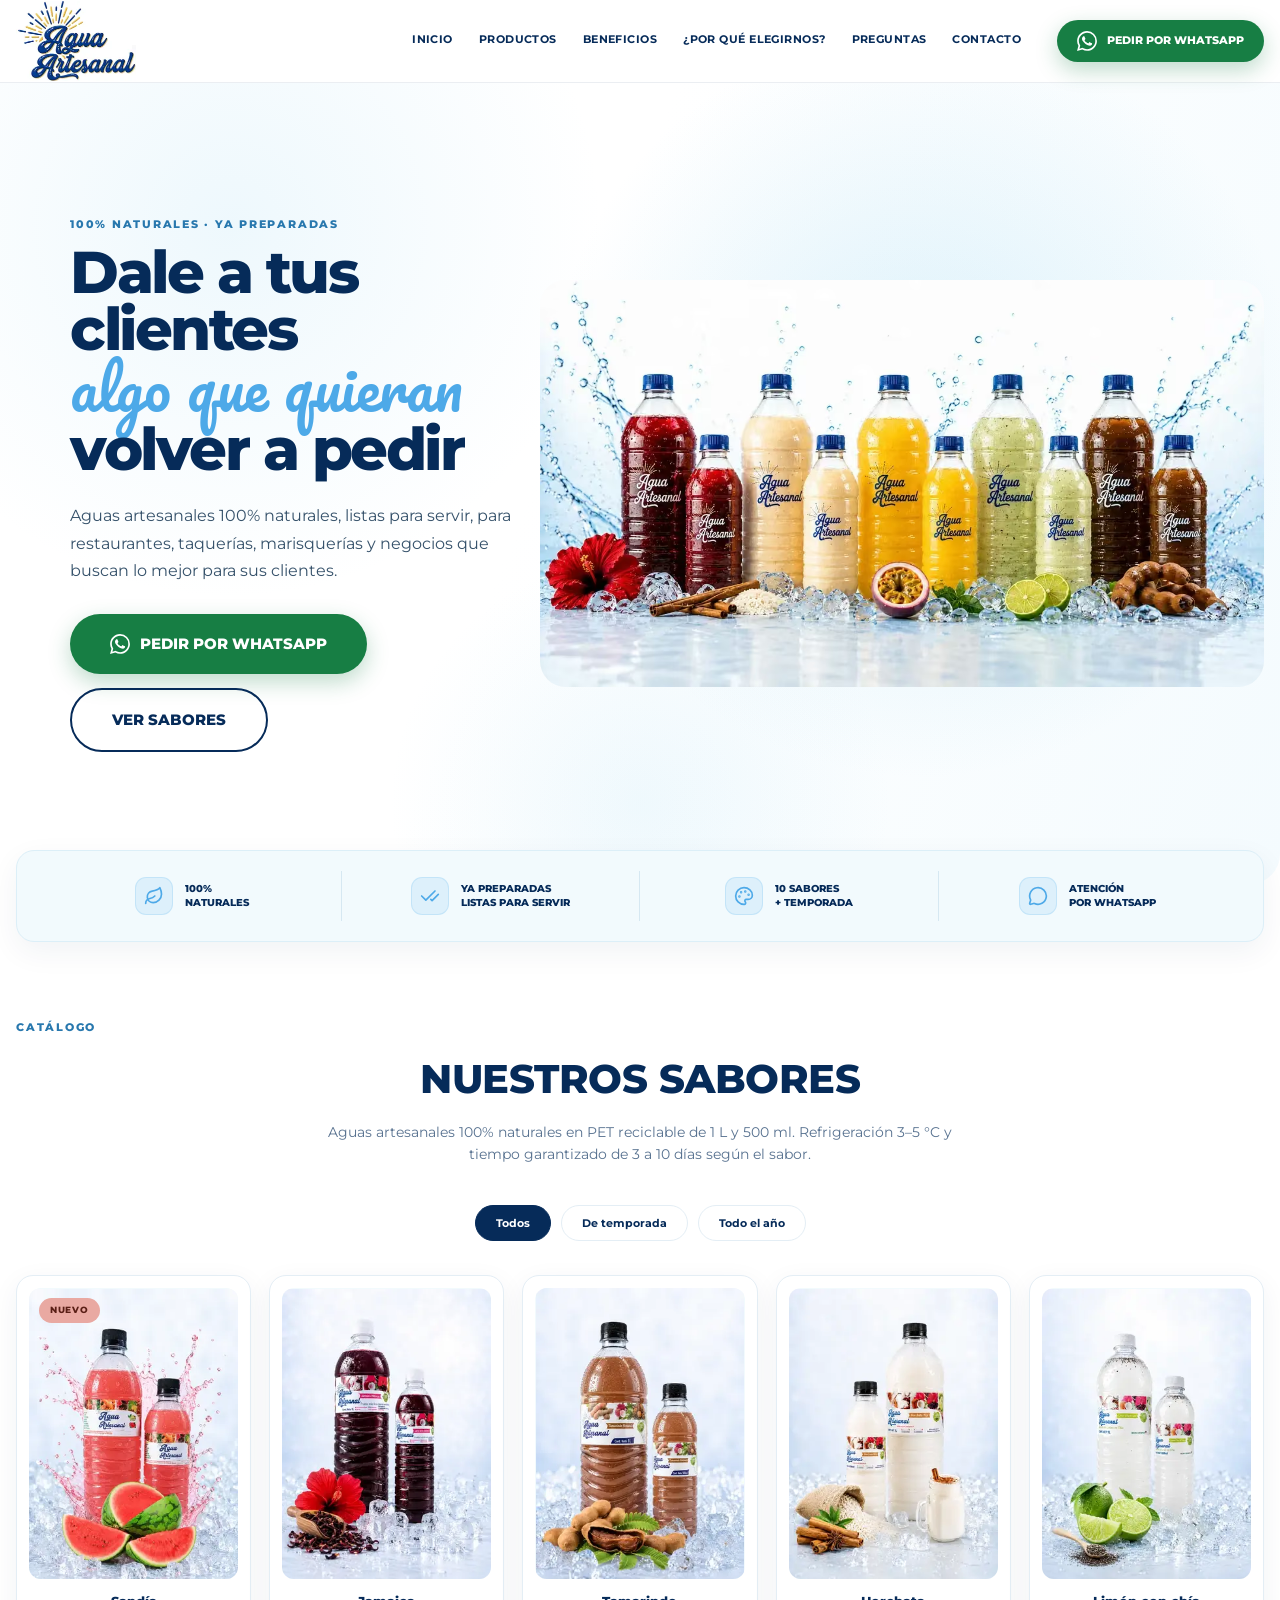
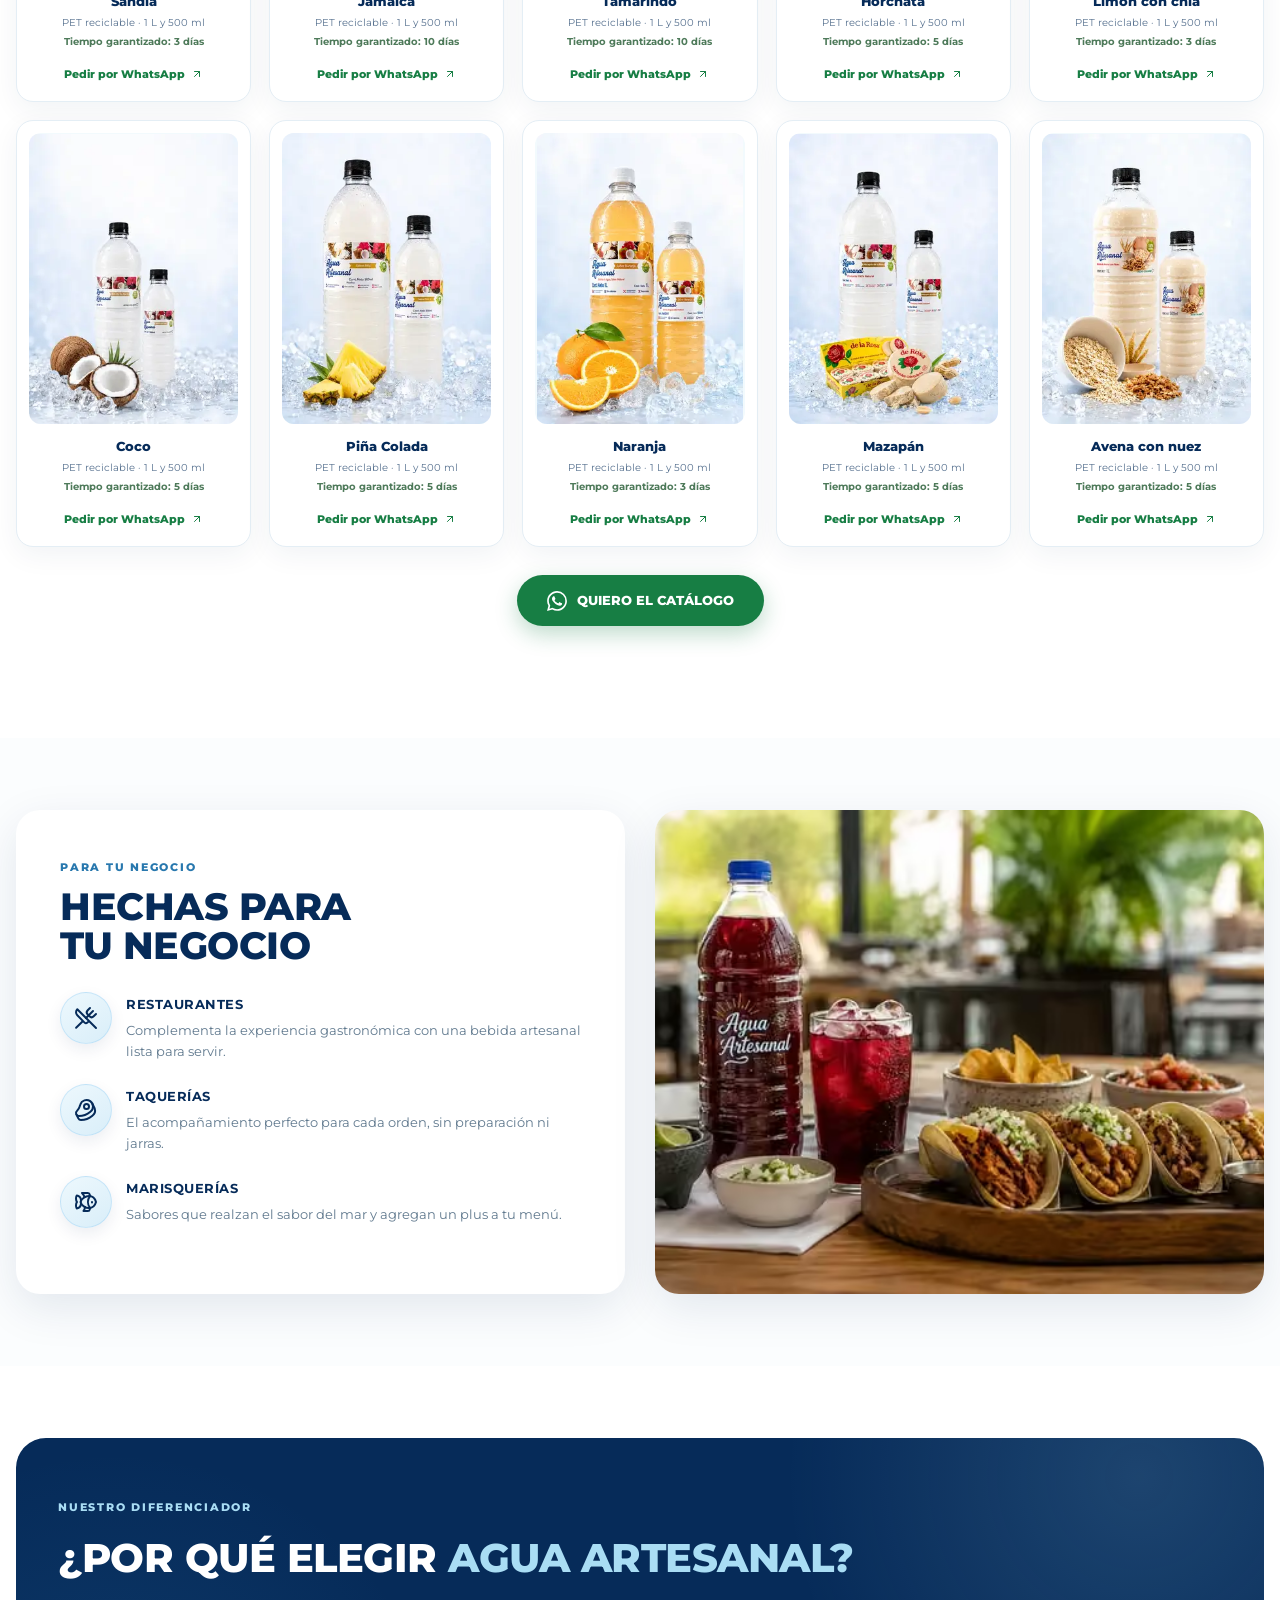
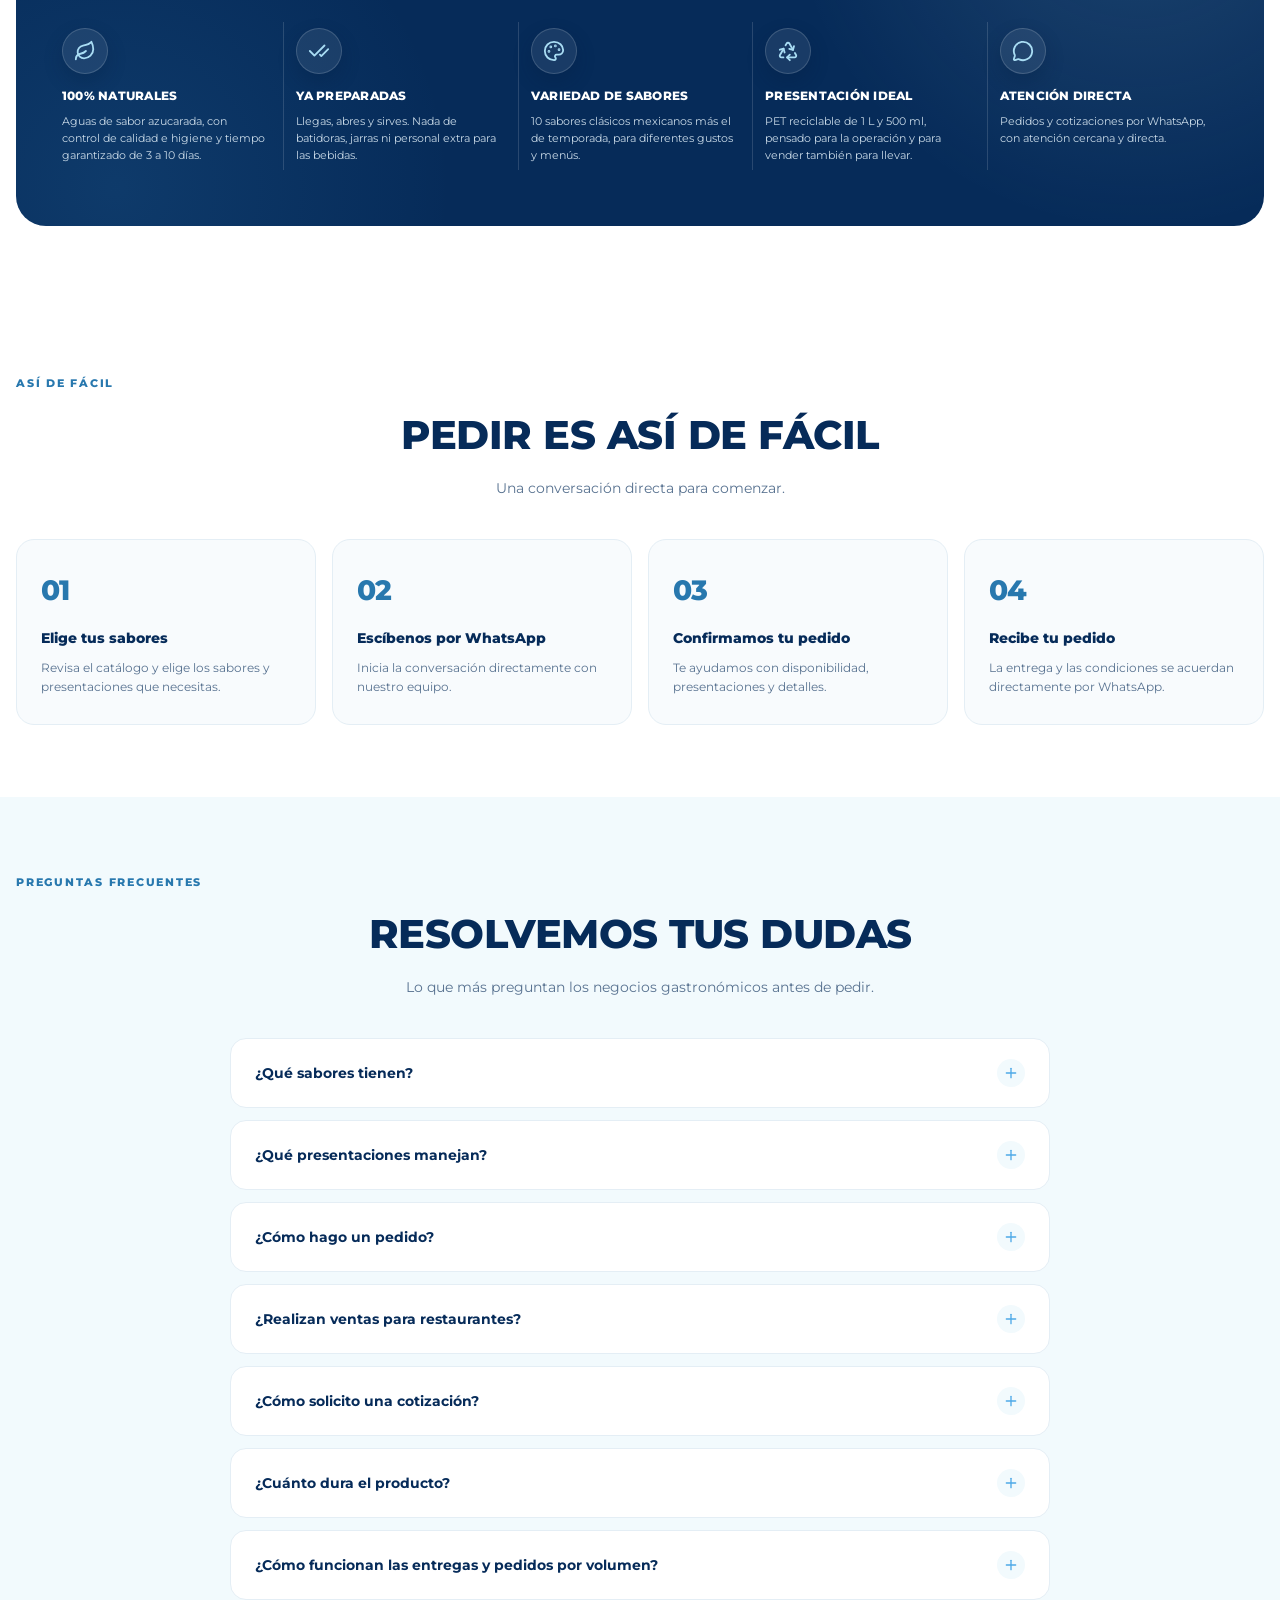
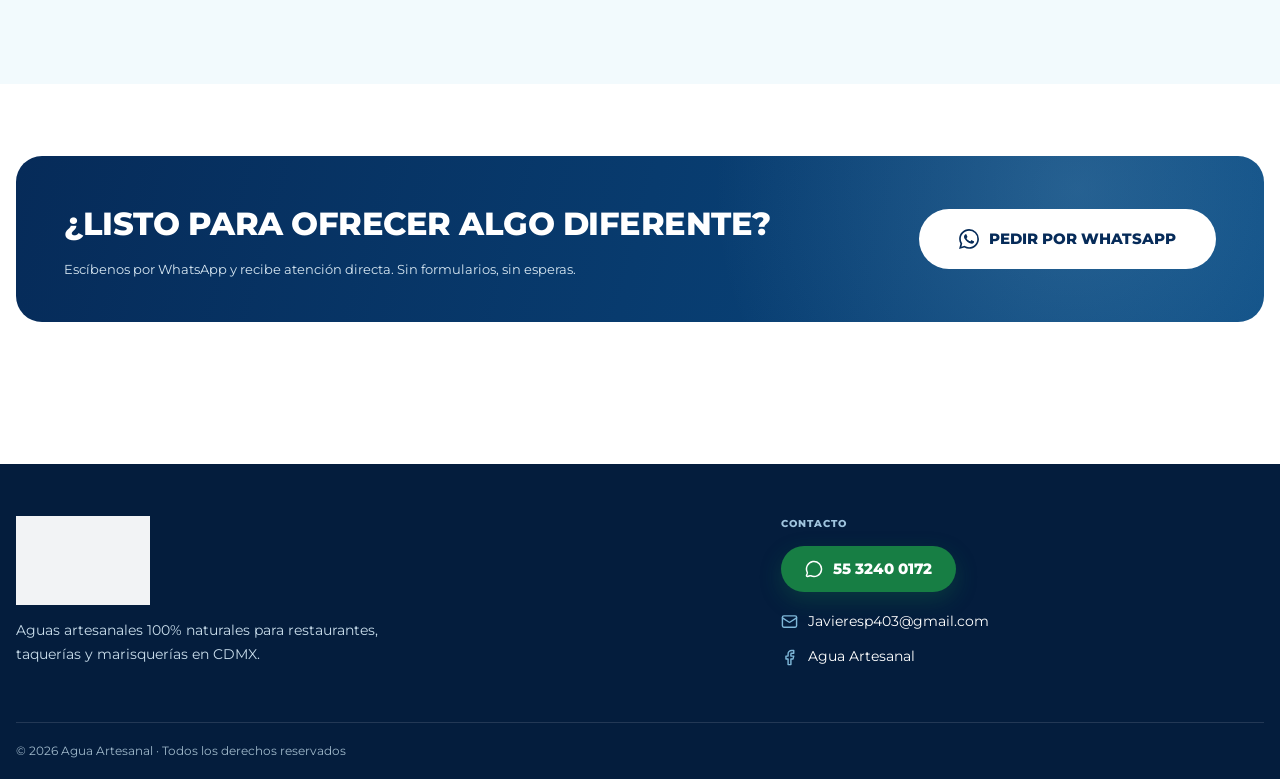
==== index.html @ 57d06a93 "perf(images): srcset responsive + preload LCP + cache default Catálogo y hero/food ahora sirven vari" ====
<!doctype html>
<html lang="es">
<head>
  <meta charset="utf-8">
  <meta name="viewport" content="width=device-width, initial-scale=1">
  <title>Agua Artesanal | Aguas frescas artesanales para restaurantes, taquerías y marisquerías</title>
  <meta name="description" content="Aguas artesanales 100% naturales, ya preparadas, en PET reciclable de 1 L y 500 ml. Ideales para restaurantes, taquerías y marisquerías en CDMX. Atención y pedidos por WhatsApp.">
  <meta name="keywords" content="aguas artesanales para restaurantes, aguas artesanales CDMX, aguas para restaurantes, aguas frescas para restaurantes, proveedor de aguas artesanales, bebidas para restaurantes, aguas artesanales para taquerías, aguas artesanales para marisquerías">
  <meta name="robots" content="index, follow">
  <meta name="theme-color" content="#062B59">
  <meta name="author" content="Agua Artesanal">
  <link rel="canonical" href="https://addv-sites.github.io/aguas-art/">

  <!-- Open Graph -->
  <meta property="og:type" content="website">
  <meta property="og:locale" content="es_MX">
  <meta property="og:title" content="Agua Artesanal | Aguas frescas artesanales para tu negocio">
  <meta property="og:description" content="Aguas 100% naturales, ya preparadas, en PET 1 L y 500 ml. Para restaurantes, taquerías y marisquerías. Pide por WhatsApp.">
  <meta property="og:url" content="https://addv-sites.github.io/aguas-art/">
  <meta property="og:site_name" content="Agua Artesanal">
  <meta property="og:image" content="https://addv-sites.github.io/aguas-art/assets/images/hero-products.webp">

  <!-- Twitter / X -->
  <meta name="twitter:card" content="summary_large_image">
  <meta name="twitter:title" content="Agua Artesanal | Aguas frescas artesanales para tu negocio">
  <meta name="twitter:description" content="Aguas 100% naturales, ya preparadas, en PET 1 L y 500 ml. Para restaurantes, taquerías y marisquerías. Pide por WhatsApp.">
  <meta name="twitter:image" content="https://addv-sites.github.io/aguas-art/assets/images/hero-products.webp">

  <link rel="icon" type="image/svg+xml" href="favicon.svg">
  <link rel="preconnect" href="https://fonts.googleapis.com">
  <link rel="preconnect" href="https://fonts.gstatic.com" crossorigin>
  <link rel="preload" as="style" href="https://fonts.googleapis.com/css2?family=Montserrat:wght@400;500;600;700;800&family=Pacifico&display=swap" onload="this.onload=null;this.rel='stylesheet'">
  <noscript><link rel="stylesheet" href="https://fonts.googleapis.com/css2?family=Montserrat:wght@400;500;600;700;800&family=Pacifico&display=swap"></noscript>

  <!-- Preload LCP image -->
  <link rel="preload" as="image" href="assets/images/hero-products-640.webp" imagesrcset="assets/images/hero-products-640.webp 640w, assets/images/hero-products-1220.webp 1220w" imagesizes="(max-width:760px) 100vw, 58vw" fetchpriority="high" type="image/webp">

  <link rel="preload" href="css/styles.css" as="style" onload="this.onload=null;this.rel='stylesheet'">
  <noscript><link rel="stylesheet" href="css/styles.css"></noscript>
  <link rel="stylesheet" href="css/responsive.css" media="print" onload="this.media='all'">
  <noscript><link rel="stylesheet" href="css/responsive.css"></noscript>
  <link rel="stylesheet" href="css/order-modal.css" media="print" onload="this.media='all'">
  <noscript><link rel="stylesheet" href="css/order-modal.css"></noscript>

  <!-- Structured data: Organization -->
  <script type="application/ld+json">
  {
    "@context": "https://schema.org",
    "@type": "Organization",
    "name": "Agua Artesanal",
    "url": "https://addv-sites.github.io/aguas-art/",
    "logo": "https://addv-sites.github.io/aguas-art/assets/images/logo.webp",
    "email": "Javieresp403@gmail.com",
    "contactPoint": {
      "@type": "ContactPoint",
      "telephone": "+52 55 3240 0172",
      "contactType": "sales",
      "availableLanguage": ["es"]
    },
    "sameAs": ["https://www.facebook.com/profile.php?id=100071090715762"]
  }
  </script>
  <!-- Structured data: FAQPage -->
  <script type="application/ld+json">
  {
    "@context": "https://schema.org",
    "@type": "FAQPage",
    "mainEntity": [
      {"@type":"Question","name":"¿Qué sabores tienen?","acceptedAnswer":{"@type":"Answer","text":"Horchata, coco, avena con nuez, piña colada, naranja, jamaica, mazapán, limón con chía y tamarindo, además del sabor de temporada (sandía)."}},
      {"@type":"Question","name":"¿Qué presentaciones manejan?","acceptedAnswer":{"@type":"Answer","text":"Envase PET reciclable de 1 litro y 500 ml. El producto debe mantenerse en refrigeración entre 3 y 5 °C."}},
      {"@type":"Question","name":"¿Cómo hago un pedido?","acceptedAnswer":{"@type":"Answer","text":"Escribe al WhatsApp de Agua Artesanal, indica los sabores y presentaciones que necesitas, y confirmamos tu pedido directamente."}},
      {"@type":"Question","name":"¿Realizan ventas para restaurantes?","acceptedAnswer":{"@type":"Answer","text":"Sí. Agua Artesanal está enfocada en restaurantes, taquerías, marisquerías y negocios gastronómicos."}},
      {"@type":"Question","name":"¿Cómo solicito una cotización?","acceptedAnswer":{"@type":"Answer","text":"Escríbenos por WhatsApp y te ayudamos con disponibilidad, presentaciones y condiciones."}},
      {"@type":"Question","name":"¿Cuánto dura el producto?","acceptedAnswer":{"@type":"Answer","text":"El tiempo garantizado depende del sabor: entre 3 y 10 días, siempre en refrigeración de 3 a 5 °C."}}
    ]
  }
  </script>
</head>
<body>

<svg xmlns="http://www.w3.org/2000/svg" style="display:none" aria-hidden="true">
  <symbol id="i-leaf" viewBox="0 0 24 24" fill="none" stroke="currentColor" stroke-width="2" stroke-linecap="round" stroke-linejoin="round"><path d="M11 20A7 7 0 0 1 9.8 6.1C15.5 5 17 4.48 19 2c1 2 2 4.18 2 8 0 5.5-4.78 10-10 10Z"/><path d="M2 21c0-3 1.85-5.36 5.08-6C9.5 14.52 12 13 13 12"/></symbol>
  <symbol id="i-check" viewBox="0 0 24 24" fill="none" stroke="currentColor" stroke-width="2" stroke-linecap="round" stroke-linejoin="round"><path d="M18 6 7 17l-5-5"/><path d="m22 10-7.5 7.5L13 16"/></symbol>
  <symbol id="i-palette" viewBox="0 0 24 24" fill="none" stroke="currentColor" stroke-width="2" stroke-linecap="round" stroke-linejoin="round"><path d="M12 22a1 1 0 0 1 0-20 10 9 0 0 1 10 9 5 5 0 0 1-5 5h-2.25a1.75 1.75 0 0 0-1.4 2.8l.3.4a1.75 1.75 0 0 1-1.4 2.8z"/><circle cx="13.5" cy="6.5" r=".5" fill="currentColor"/><circle cx="17.5" cy="10.5" r=".5" fill="currentColor"/><circle cx="6.5" cy="12.5" r=".5" fill="currentColor"/><circle cx="8.5" cy="7.5" r=".5" fill="currentColor"/></symbol>
  <symbol id="i-message" viewBox="0 0 24 24" fill="none" stroke="currentColor" stroke-width="2" stroke-linecap="round" stroke-linejoin="round"><path d="M2.992 16.342a2 2 0 0 1 .094 1.167l-1.065 3.29a1 1 0 0 0 1.236 1.168l3.413-.998a2 2 0 0 1 1.099.092 10 10 0 1 0-4.777-4.719"/></symbol>
  <symbol id="i-utensils" viewBox="0 0 24 24" fill="none" stroke="currentColor" stroke-width="2" stroke-linecap="round" stroke-linejoin="round"><path d="m16 2-2.3 2.3a3 3 0 0 0 0 4.2l1.8 1.8a3 3 0 0 0 4.2 0L22 8"/><path d="M15 15 3.3 3.3a4.2 4.2 0 0 0 0 6l7.3 7.3c.7.7 2 .7 2.8 0L15 15Zm0 0 7 7"/><path d="m2.1 21.8 6.4-6.3"/><path d="m19 5-7 7"/></symbol>
  <symbol id="i-beef" viewBox="0 0 24 24" fill="none" stroke="currentColor" stroke-width="2" stroke-linecap="round" stroke-linejoin="round"><path d="M16.4 13.7A6.5 6.5 0 1 0 6.28 6.6c-1.1 3.13-.78 3.9-3.18 6.08A3 3 0 0 0 5 18c4 0 8.4-1.8 11.4-4.3"/><path d="m18.5 6 2.19 4.5a6.48 6.48 0 0 1-2.29 7.2C15.4 20.2 11 22 7 22a3 3 0 0 1-2.68-1.66L2.4 16.5"/><circle cx="12.5" cy="8.5" r="2.5"/></symbol>
  <symbol id="i-fish" viewBox="0 0 24 24" fill="none" stroke="currentColor" stroke-width="2" stroke-linecap="round" stroke-linejoin="round"><path d="M6.5 12c.94-3.46 4.94-6 8.5-6 3.56 0 6.06 2.54 7 6-.94 3.47-3.44 6-7 6s-7.56-2.53-8.5-6Z"/><path d="M18 12v.5"/><path d="M16 17.93a9.77 9.77 0 0 1 0-11.86"/><path d="M7 10.67C7 8 5.58 5.97 2.73 5.5c-1 1.5-1 5 .23 6.5-1.24 1.5-1.24 5-.23 6.5C5.58 18.03 7 16 7 13.33"/><path d="M10.46 7.26C10.2 5.88 9.17 4.24 8 3h5.8a2 2 0 0 1 1.98 1.67l.23 1.4"/><path d="m16.01 17.93-.23 1.4A2 2 0 0 1 13.8 21H9.5a5.96 5.96 0 0 0 1.49-3.98"/></symbol>
  <symbol id="i-recycle" viewBox="0 0 24 24" fill="none" stroke="currentColor" stroke-width="2" stroke-linecap="round" stroke-linejoin="round"><path d="M7 19H4.815a1.83 1.83 0 0 1-1.57-.881 1.785 1.785 0 0 1-.004-1.784L7.196 9.5"/><path d="M11 19h8.203a1.83 1.83 0 0 0 1.556-.89 1.784 1.784 0 0 0 0-1.775l-1.226-2.12"/><path d="m14 16-3 3 3 3"/><path d="M8.293 13.596 7.196 9.5 3.1 10.598"/><path d="m9.344 5.811 1.093-1.892A1.83 1.83 0 0 1 11.985 3a1.784 1.784 0 0 1 1.546.888l3.943 6.843"/><path d="m13.378 9.633 4.096 1.098 1.097-4.096"/></symbol>
  <symbol id="i-menu" viewBox="0 0 24 24" fill="none" stroke="currentColor" stroke-width="2" stroke-linecap="round" stroke-linejoin="round"><path d="M4 5h16"/><path d="M4 12h16"/><path d="M4 19h16"/></symbol>
  <symbol id="i-plus" viewBox="0 0 24 24" fill="none" stroke="currentColor" stroke-width="2" stroke-linecap="round" stroke-linejoin="round"><path d="M5 12h14"/><path d="M12 5v14"/></symbol>
  <symbol id="i-arrow" viewBox="0 0 24 24" fill="none" stroke="currentColor" stroke-width="2" stroke-linecap="round" stroke-linejoin="round"><path d="M7 7h10v10"/><path d="M7 17 17 7"/></symbol>
  <symbol id="i-mail" viewBox="0 0 24 24" fill="none" stroke="currentColor" stroke-width="2" stroke-linecap="round" stroke-linejoin="round"><rect width="20" height="16" x="2" y="4" rx="2"/><path d="m22 7-8.97 5.7a1.94 1.94 0 0 1-2.06 0L2 7"/></symbol>
  <symbol id="i-facebook" viewBox="0 0 24 24" fill="none" stroke="currentColor" stroke-width="2" stroke-linecap="round" stroke-linejoin="round"><path d="M18 2h-3a5 5 0 0 0-5 5v3H7v4h3v8h4v-8h3l1-4h-4V7a1 1 0 0 1 1-1h3z"/></symbol>
</svg>

<header class="header">
  <div class="container nav">
    <button class="menu" id="menu-btn" aria-label="Abrir menú" aria-expanded="false" aria-controls="navlinks">
      <svg aria-hidden="true"><use href="#i-menu"/></svg>
    </button>
    <a href="#inicio" class="brand" aria-label="Agua Artesanal — inicio">
      <img src="assets/images/logo-240.webp" srcset="assets/images/logo-240.webp 1x, assets/images/logo-480.webp 2x" alt="Agua Artesanal" width="120" height="80" fetchpriority="high" decoding="async">
    </a>
    <nav class="navlinks" id="navlinks" aria-label="Navegación principal">
      <a href="#inicio">INICIO</a>
      <a href="#productos">PRODUCTOS</a>
      <a href="#beneficios">BENEFICIOS</a>
      <a href="#porque">¿POR QUÉ ELEGIRNOS?</a>
      <a href="#faq">PREGUNTAS</a>
      <a href="#contacto">CONTACTO</a>
    </nav>
    <a class="btn btn-wa btn-sm" href="#" data-wa="general" target="_blank" rel="noopener" aria-label="Pedir por WhatsApp" style="position:relative">
      <svg class="icon-wa" viewBox="0 0 24 24" fill="currentColor" aria-hidden="true"><path d="M17.472 14.382c-.297-.149-1.758-.867-2.03-.967-.273-.099-.471-.148-.67.15-.197.297-.767.966-.94 1.164-.173.199-.347.223-.644.075-.297-.15-1.255-.463-2.39-1.475-.883-.788-1.48-1.761-1.653-2.059-.173-.297-.018-.458.13-.606.134-.133.297-.347.446-.52.149-.174.198-.298.298-.497.099-.198.05-.371-.025-.52-.075-.149-.669-1.612-.916-2.207-.242-.579-.487-.5-.669-.51-.173-.008-.371-.01-.57-.01-.198 0-.52.074-.792.372-.272.297-1.04 1.016-1.04 2.479 0 1.462 1.065 2.875 1.213 3.074.149.198 2.096 3.2 5.077 4.487.709.306 1.262.489 1.694.625.712.227 1.36.195 1.871.118.571-.085 1.758-.719 2.006-1.413.248-.694.248-1.289.173-1.413-.074-.124-.272-.198-.57-.347m-5.421 7.403h-.004a9.87 9.87 0 01-5.031-1.378l-.361-.214-3.741.982.998-3.648-.235-.374a9.86 9.86 0 01-1.51-5.26c.001-5.45 4.436-9.884 9.888-9.884 2.64 0 5.122 1.03 6.988 2.898a9.825 9.825 0 012.893 6.994c-.003 5.45-4.437 9.884-9.885 9.884m8.413-18.297A11.815 11.815 0 0012.05 0C5.495 0 .16 5.335.157 11.892c0 2.096.547 4.142 1.588 5.945L.057 24l6.305-1.654a11.882 11.882 0 005.683 1.448h.005c6.554 0 11.89-5.335 11.893-11.893a11.821 11.821 0 00-3.48-8.413z"/></svg>
      <span class="btn-label">PEDIR POR WHATSAPP</span>
      <span class="order-badge" aria-hidden="true">0</span>
    </a>
    <button class="btn-order-view" id="order-view-btn" aria-label="Ver pedido">🛒 Ver pedido <span class="order-badge" style="position:static;display:inline-grid">0</span></button>
  </div>
</header>

<main id="inicio">

  <!-- ================= HERO ================= -->
  <section class="hero">
    <div class="container hero-grid">
      <div class="hero-copy fade">
        <span class="section-eyebrow">100% naturales · ya preparadas</span>
        <h1>Dale a tus clientes<br><span class="script">algo que quieran</span><br>volver a pedir</h1>
        <p>Aguas artesanales 100% naturales, listas para servir, para restaurantes, taquerías,
           marisquerías y negocios que buscan lo mejor para sus clientes.</p>
        <div class="hero-actions">
          <a class="btn btn-wa btn-lg" href="#" data-wa="general" target="_blank" rel="noopener" aria-label="Pedir por WhatsApp">
            <svg class="icon-wa" viewBox="0 0 24 24" fill="currentColor" aria-hidden="true"><path d="M17.472 14.382c-.297-.149-1.758-.867-2.03-.967-.273-.099-.471-.148-.67.15-.197.297-.767.966-.94 1.164-.173.199-.347.223-.644.075-.297-.15-1.255-.463-2.39-1.475-.883-.788-1.48-1.761-1.653-2.059-.173-.297-.018-.458.13-.606.134-.133.297-.347.446-.52.149-.174.198-.298.298-.497.099-.198.05-.371-.025-.52-.075-.149-.669-1.612-.916-2.207-.242-.579-.487-.5-.669-.51-.173-.008-.371-.01-.57-.01-.198 0-.52.074-.792.372-.272.297-1.04 1.016-1.04 2.479 0 1.462 1.065 2.875 1.213 3.074.149.198 2.096 3.2 5.077 4.487.709.306 1.262.489 1.694.625.712.227 1.36.195 1.871.118.571-.085 1.758-.719 2.006-1.413.248-.694.248-1.289.173-1.413-.074-.124-.272-.198-.57-.347m-5.421 7.403h-.004a9.87 9.87 0 01-5.031-1.378l-.361-.214-3.741.982.998-3.648-.235-.374a9.86 9.86 0 01-1.51-5.26c.001-5.45 4.436-9.884 9.888-9.884 2.64 0 5.122 1.03 6.988 2.898a9.825 9.825 0 012.893 6.994c-.003 5.45-4.437 9.884-9.885 9.884m8.413-18.297A11.815 11.815 0 0012.05 0C5.495 0 .16 5.335.157 11.892c0 2.096.547 4.142 1.588 5.945L.057 24l6.305-1.654a11.882 11.882 0 005.683 1.448h.005c6.554 0 11.89-5.335 11.893-11.893a11.821 11.821 0 00-3.48-8.413z"/></svg>
            PEDIR POR WHATSAPP
          </a>
          <a class="btn btn-outline btn-lg" href="#productos">VER SABORES</a>
        </div>
      </div>
      <div class="hero-visual fade">
        <picture>
          <source type="image/avif" srcset="assets/images/hero-products-640.avif 640w, assets/images/hero-products-1220.avif 1220w" sizes="(max-width:760px) 100vw, 58vw">
          <source type="image/webp" srcset="assets/images/hero-products-640.webp 640w, assets/images/hero-products-1220.webp 1220w" sizes="(max-width:760px) 100vw, 58vw">
          <img src="assets/images/hero-products-640.webp" alt="Aguas artesanales de Agua Artesanal para tu negocio" fetchpriority="high" decoding="async" width="1220" height="686">
        </picture>
      </div>
    </div>
  </section>

  <!-- ================= BARRA DE CONFIANZA ================= -->
  <div class="container">
    <div class="trust fade">
      <div class="trust-item"><span class="ico"><svg aria-hidden="true"><use href="#i-leaf"/></svg></span><span>100%<br>NATURALES</span></div>
      <div class="trust-item"><span class="ico"><svg aria-hidden="true"><use href="#i-check"/></svg></span><span>YA PREPARADAS<br>LISTAS PARA SERVIR</span></div>
      <div class="trust-item"><span class="ico"><svg aria-hidden="true"><use href="#i-palette"/></svg></span><span>10 SABORES<br>+ TEMPORADA</span></div>
      <div class="trust-item"><span class="ico"><svg aria-hidden="true"><use href="#i-message"/></svg></span><span>ATENCIÓN<br>POR WHATSAPP</span></div>
    </div>
  </div>

  <!-- ================= PRODUCTOS ================= -->
  <section class="products" id="productos">
    <div class="container">
      <span class="section-eyebrow">Catálogo</span>
      <h2 class="section-title">NUESTROS SABORES</h2>
      <p class="section-sub">Aguas artesanales 100% naturales en PET reciclable de 1 L y 500 ml.
        Refrigeración 3–5 °C y tiempo garantizado de 3 a 10 días según el sabor.</p>
      <div class="filters" id="product-filters" role="group" aria-label="Filtrar sabores"></div>
      <div class="product-grid" id="product-grid" aria-live="polite"></div>
      <p class="section-sub" style="margin-top:28px">
        <a class="btn btn-wa" href="#" data-wa="catalog" data-no-order target="_blank" rel="noopener">
          <svg class="icon-wa" viewBox="0 0 24 24" fill="currentColor" aria-hidden="true"><path d="M17.472 14.382c-.297-.149-1.758-.867-2.03-.967-.273-.099-.471-.148-.67.15-.197.297-.767.966-.94 1.164-.173.199-.347.223-.644.075-.297-.15-1.255-.463-2.39-1.475-.883-.788-1.48-1.761-1.653-2.059-.173-.297-.018-.458.13-.606.134-.133.297-.347.446-.52.149-.174.198-.298.298-.497.099-.198.05-.371-.025-.52-.075-.149-.669-1.612-.916-2.207-.242-.579-.487-.5-.669-.51-.173-.008-.371-.01-.57-.01-.198 0-.52.074-.792.372-.272.297-1.04 1.016-1.04 2.479 0 1.462 1.065 2.875 1.213 3.074.149.198 2.096 3.2 5.077 4.487.709.306 1.262.489 1.694.625.712.227 1.36.195 1.871.118.571-.085 1.758-.719 2.006-1.413.248-.694.248-1.289.173-1.413-.074-.124-.272-.198-.57-.347m-5.421 7.403h-.004a9.87 9.87 0 01-5.031-1.378l-.361-.214-3.741.982.998-3.648-.235-.374a9.86 9.86 0 01-1.51-5.26c.001-5.45 4.436-9.884 9.888-9.884 2.64 0 5.122 1.03 6.988 2.898a9.825 9.825 0 012.893 6.994c-.003 5.45-4.437 9.884-9.885 9.884m8.413-18.297A11.815 11.815 0 0012.05 0C5.495 0 .16 5.335.157 11.892c0 2.096.547 4.142 1.588 5.945L.057 24l6.305-1.654a11.882 11.882 0 005.683 1.448h.005c6.554 0 11.89-5.335 11.893-11.893a11.821 11.821 0 00-3.48-8.413z"/></svg>
          QUIERO EL CATÁLOGO
        </a>
      </p>
    </div>
  </section>

  <!-- ================= HECHAS PARA TU NEGOCIO ================= -->
  <section class="business" id="beneficios">
    <div class="container business-grid">
      <div class="business-copy fade">
        <span class="section-eyebrow">Para tu negocio</span>
        <h2>HECHAS PARA<br>TU NEGOCIO</h2>
        <div class="business-item">
          <div class="icon" aria-hidden="true"><svg><use href="#i-utensils"/></svg></div>
          <div><strong>Restaurantes</strong><p>Complementa la experiencia gastronómica con una bebida artesanal lista para servir.</p></div>
        </div>
        <div class="business-item">
          <div class="icon" aria-hidden="true"><svg><use href="#i-beef"/></svg></div>
          <div><strong>Taquerías</strong><p>El acompañamiento perfecto para cada orden, sin preparación ni jarras.</p></div>
        </div>
        <div class="business-item">
          <div class="icon" aria-hidden="true"><svg><use href="#i-fish"/></svg></div>
          <div><strong>Marisquerías</strong><p>Sabores que realzan el sabor del mar y agregan un plus a tu menú.</p></div>
        </div>
      </div>
      <div class="food fade">
        <picture>
          <source type="image/avif" srcset="assets/images/food-drink-640.avif 640w, assets/images/food-drink.avif 1240w" sizes="(max-width:760px) 100vw, 50vw">
          <source type="image/webp" srcset="assets/images/food-drink-640.webp 640w, assets/images/food-drink-1240.webp 1240w" sizes="(max-width:760px) 100vw, 50vw">
          <img src="assets/images/food-drink-640.webp" alt="Bebida artesanal acompañando comida mexicana" loading="lazy" decoding="async" width="640" height="383">
        </picture>
      </div>
    </div>
  </section>

  <!-- ================= ¿POR QUÉ ELEGIRNOS? ================= -->
  <section id="porque">
    <div class="container why fade">
      <div class="why-inner">
        <span class="section-eyebrow">Nuestro diferenciador</span>
        <h2>¿POR QUÉ ELEGIR <span>AGUA ARTESANAL?</span></h2>
        <div class="why-grid">
          <div class="why-card">
            <div class="big" aria-hidden="true"><svg><use href="#i-leaf"/></svg></div>
            <h3>100% NATURALES</h3>
            <p>Aguas de sabor azucarada, con control de calidad e higiene y tiempo garantizado de 3 a 10 días.</p>
          </div>
          <div class="why-card">
            <div class="big" aria-hidden="true"><svg><use href="#i-check"/></svg></div>
            <h3>YA PREPARADAS</h3>
            <p>Llegas, abres y sirves. Nada de batidoras, jarras ni personal extra para las bebidas.</p>
          </div>
          <div class="why-card">
            <div class="big" aria-hidden="true"><svg><use href="#i-palette"/></svg></div>
            <h3>VARIEDAD DE SABORES</h3>
            <p>10 sabores clásicos mexicanos más el de temporada, para diferentes gustos y menús.</p>
          </div>
          <div class="why-card">
            <div class="big" aria-hidden="true"><svg><use href="#i-recycle"/></svg></div>
            <h3>PRESENTACIÓN IDEAL</h3>
            <p>PET reciclable de 1 L y 500 ml, pensado para la operación y para vender también para llevar.</p>
          </div>
          <div class="why-card">
            <div class="big" aria-hidden="true"><svg><use href="#i-message"/></svg></div>
            <h3>ATENCIÓN DIRECTA</h3>
            <p>Pedidos y cotizaciones por WhatsApp, con atención cercana y directa.</p>
          </div>
        </div>
      </div>
    </div>
  </section>

  <!-- ================= PROCESO ================= -->
  <section class="process">
    <div class="container">
      <span class="section-eyebrow">Así de fácil</span>
      <h2 class="section-title">PEDIR ES ASÍ DE FÁCIL</h2>
      <p class="section-sub">Una conversación directa para comenzar.</p>
      <div class="steps">
        <div class="step fade">
          <div class="step-number">01</div>
          <h3>Elige tus sabores</h3>
          <p>Revisa el catálogo y elige los sabores y presentaciones que necesitas.</p>
        </div>
        <div class="step fade">
          <div class="step-number">02</div>
          <h3>Escíbenos por WhatsApp</h3>
          <p>Inicia la conversación directamente con nuestro equipo.</p>
        </div>
        <div class="step fade">
          <div class="step-number">03</div>
          <h3>Confirmamos tu pedido</h3>
          <p>Te ayudamos con disponibilidad, presentaciones y detalles.</p>
        </div>
        <div class="step fade">
          <div class="step-number">04</div>
          <h3>Recibe tu pedido</h3>
          <p>La entrega y las condiciones se acuerdan directamente por WhatsApp.</p>
        </div>
      </div>
    </div>
  </section>

  <!-- ================= FAQ ================= -->
  <section id="faq" style="background:var(--ice)">
    <div class="container">
      <span class="section-eyebrow">Preguntas frecuentes</span>
      <h2 class="section-title">RESOLVEMOS TUS DUDAS</h2>
      <p class="section-sub">Lo que más preguntan los negocios gastronómicos antes de pedir.</p>
      <div class="faq-list">
        <div class="faq-item">
          <button class="faq-q" data-faq="sabores" aria-expanded="false">
            ¿Qué sabores tienen? <span class="faq-icon"><svg aria-hidden="true"><use href="#i-plus"/></svg></span>
          </button>
          <div class="faq-a"><div class="faq-a-inner">
            Horchata, coco, avena con nuez, piña colada, naranja, jamaica, mazapán, limón con chía y
            tamarindo, más el sabor de temporada (sandía).
          </div></div>
        </div>
        <div class="faq-item">
          <button class="faq-q" data-faq="presentaciones" aria-expanded="false">
            ¿Qué presentaciones manejan? <span class="faq-icon"><svg aria-hidden="true"><use href="#i-plus"/></svg></span>
          </button>
          <div class="faq-a"><div class="faq-a-inner">
            Envase PET reciclable de 1 litro y 500 ml. El producto se mantiene en refrigeración de 3 a 5 °C.
          </div></div>
        </div>
        <div class="faq-item">
          <button class="faq-q" data-faq="pedido" aria-expanded="false">
            ¿Cómo hago un pedido? <span class="faq-icon"><svg aria-hidden="true"><use href="#i-plus"/></svg></span>
          </button>
          <div class="faq-a"><div class="faq-a-inner">
            Escríbenos por <a href="#" data-wa="general" target="_blank" rel="noopener">WhatsApp</a>,
            indica los sabores y presentaciones que necesitas, y confirmamos tu pedido directamente.
          </div></div>
        </div>
        <div class="faq-item">
          <button class="faq-q" data-faq="restaurantes" aria-expanded="false">
            ¿Realizan ventas para restaurantes? <span class="faq-icon"><svg aria-hidden="true"><use href="#i-plus"/></svg></span>
          </button>
          <div class="faq-a"><div class="faq-a-inner">
            Sí. Agua Artesanal está enfocada en restaurantes, taquerías, marisquerías y negocios
            gastronómicos que quieren ofrecer una bebida artesanal lista para servir.
          </div></div>
        </div>
        <div class="faq-item">
          <button class="faq-q" data-faq="cotizacion" aria-expanded="false">
            ¿Cómo solicito una cotización? <span class="faq-icon"><svg aria-hidden="true"><use href="#i-plus"/></svg></span>
          </button>
          <div class="faq-a"><div class="faq-a-inner">
            Escríbenos por <a href="#" data-wa="quote" target="_blank" rel="noopener">WhatsApp</a>
            y con gusto te apoyamos con disponibilidad, presentaciones y condiciones.
          </div></div>
        </div>
        <div class="faq-item">
          <button class="faq-q" data-faq="duracion" aria-expanded="false">
            ¿Cuánto dura el producto? <span class="faq-icon"><svg aria-hidden="true"><use href="#i-plus"/></svg></span>
          </button>
          <div class="faq-a"><div class="faq-a-inner">
            El tiempo garantizado depende del sabor: de 3 a 10 días, siempre en refrigeración de 3 a 5 °C.
          </div></div>
        </div>
        <div class="faq-item">
          <button class="faq-q" data-faq="entregas" aria-expanded="false">
            ¿Cómo funcionan las entregas y pedidos por volumen? <span class="faq-icon"><svg aria-hidden="true"><use href="#i-plus"/></svg></span>
          </button>
          <div class="faq-a"><div class="faq-a-inner">
            Escríbenos por <a href="#" data-wa="quote" target="_blank" rel="noopener">WhatsApp</a>
            y te confirmamos disponibilidad y condiciones para tu negocio.
          </div></div>
        </div>
      </div>
    </div>
  </section>

  <!-- ================= CTA INTERMEDIO ================= -->
  <section id="contacto">
    <div class="container">
      <div class="cta fade">
        <div>
          <h2>¿LISTO PARA OFRECER ALGO DIFERENTE?</h2>
          <p>Escíbenos por WhatsApp y recibe atención directa. Sin formularios, sin esperas.</p>
        </div>
        <a class="btn btn-white btn-lg" href="#" data-wa="final" target="_blank" rel="noopener" aria-label="Pedir por WhatsApp">
          <svg class="icon-wa" viewBox="0 0 24 24" fill="currentColor" aria-hidden="true"><path d="M17.472 14.382c-.297-.149-1.758-.867-2.03-.967-.273-.099-.471-.148-.67.15-.197.297-.767.966-.94 1.164-.173.199-.347.223-.644.075-.297-.15-1.255-.463-2.39-1.475-.883-.788-1.48-1.761-1.653-2.059-.173-.297-.018-.458.13-.606.134-.133.297-.347.446-.52.149-.174.198-.298.298-.497.099-.198.05-.371-.025-.52-.075-.149-.669-1.612-.916-2.207-.242-.579-.487-.5-.669-.51-.173-.008-.371-.01-.57-.01-.198 0-.52.074-.792.372-.272.297-1.04 1.016-1.04 2.479 0 1.462 1.065 2.875 1.213 3.074.149.198 2.096 3.2 5.077 4.487.709.306 1.262.489 1.694.625.712.227 1.36.195 1.871.118.571-.085 1.758-.719 2.006-1.413.248-.694.248-1.289.173-1.413-.074-.124-.272-.198-.57-.347m-5.421 7.403h-.004a9.87 9.87 0 01-5.031-1.378l-.361-.214-3.741.982.998-3.648-.235-.374a9.86 9.86 0 01-1.51-5.26c.001-5.45 4.436-9.884 9.888-9.884 2.64 0 5.122 1.03 6.988 2.898a9.825 9.825 0 012.893 6.994c-.003 5.45-4.437 9.884-9.885 9.884m8.413-18.297A11.815 11.815 0 0012.05 0C5.495 0 .16 5.335.157 11.892c0 2.096.547 4.142 1.588 5.945L.057 24l6.305-1.654a11.882 11.882 0 005.683 1.448h.005c6.554 0 11.89-5.335 11.893-11.893a11.821 11.821 0 00-3.48-8.413z"/></svg>
          PEDIR POR WHATSAPP
        </a>
      </div>
    </div>
  </section>
</main>

<footer>
  <div class="container">
    <div class="footer-grid">
      <div class="footer-brand">
        <img class="footer-logo" src="assets/images/logo-240.webp" srcset="assets/images/logo-240.webp 1x, assets/images/logo-480.webp 2x" alt="Agua Artesanal" loading="lazy" decoding="async" width="120" height="80">
        <p class="footer-tag">Aguas artesanales 100% naturales para restaurantes, taquerías y marisquerías en CDMX.</p>
      </div>
      <nav class="footer-contact" aria-label="Contacto">
        <div class="footer-label">Contacto</div>
        <a class="btn btn-wa footer-wa" href="#" data-wa="general" data-no-order target="_blank" rel="noopener">
          <svg aria-hidden="true"><use href="#i-message"/></svg>55 3240 0172
        </a>
        <ul class="footer-list">
          <li>
            <svg class="f-ico" aria-hidden="true"><use href="#i-mail"/></svg>
            <a href="mailto:Javieresp403@gmail.com">Javieresp403@gmail.com</a>
          </li>
          <li>
            <svg class="f-ico" aria-hidden="true"><use href="#i-facebook"/></svg>
            <a href="https://www.facebook.com/profile.php?id=100071090715762" target="_blank" rel="noopener" aria-label="Facebook de Agua Artesanal">Agua Artesanal</a>
          </li>
        </ul>
      </nav>
    </div>
    <div class="footer-bottom">
      <span>© <span id="year">2026</span> Agua Artesanal · Todos los derechos reservados</span>
    </div>
  </div>
</footer>

<!-- ================= MODAL PEDIDO WHATSAPP ================= -->
<div class="order-overlay" id="order-overlay" aria-hidden="true">
  <div class="order-dialog" role="dialog" aria-modal="true" aria-labelledby="order-title">
    <div class="order-top">
      <div>
        <h2 id="order-title">Arma tu pedido</h2>
        <p>Elige sabores y presentaciones. Se agregan a tu lista y lo enviamos por WhatsApp.</p>
      </div>
      <button class="order-close" id="order-close" aria-label="Cerrar pedido">
        <svg viewBox="0 0 24 24" fill="none" stroke="currentColor" stroke-width="2" stroke-linecap="round" stroke-linejoin="round" aria-hidden="true"><path d="M18 6 6 18"/><path d="M6 6 18 18"/></svg>
      </button>
    </div>
    <div class="order-body">
      <div class="order-group">
        <label for="order-flavor">Sabor</label>
        <select class="order-select" id="order-flavor"></select>
      </div>
      <div class="order-group">
        <label>Presentación</label>
        <div class="order-radio-group" role="radiogroup" aria-label="Presentación">
          <label class="order-radio"><input type="radio" name="orderPres" id="order-pres-1l" value="1 L" checked> <b>1 L</b> <span>PET</span></label>
          <label class="order-radio"><input type="radio" name="orderPres" id="order-pres-500" value="500 ml"> <b>500 ml</b></label>
        </div>
      </div>
      <div class="order-group">
        <label for="order-qty-output">Cantidad</label>
        <div class="order-qty">
          <button type="button" id="order-qty-minus" aria-label="Disminuir">−</button>
          <output id="order-qty-output">1</output>
          <button type="button" id="order-qty-plus" aria-label="Aumentar">+</button>
        </div>
      </div>
      <div class="order-group">
        <label>&nbsp;</label>
        <button type="button" class="order-add" id="order-add">+ Agregar a la lista</button>
      </div>
      <div class="order-list">
        <div class="order-list-head"><strong>Tu lista</strong> <span class="order-count" id="order-count">0 productos</span></div>
        <div id="order-list"></div>
      </div>
      <div class="order-group">
        <label for="order-business">Negocio / Nombre <span style="text-transform:none;font-weight:400;letter-spacing:0;color:var(--muted)">(opcional)</span></label>
        <input class="order-input" id="order-business" placeholder="Ej. Taquería El Sol — Ana" autocomplete="organization">
      </div>
      <div class="order-group">
        <label for="order-notes">Notas <span style="text-transform:none;font-weight:400;letter-spacing:0;color:var(--muted)">(opcional)</span></label>
        <input class="order-input" id="order-notes" placeholder="Ej. Entrega martes, zona Centro">
      </div>
    </div>
    <div class="order-foot">
      <div class="order-preview" id="order-preview" aria-live="polite"></div>
      <div class="order-foot-row">
        <button type="button" class="btn btn-ghost" id="order-cancel">Seguir viendo sabores</button>
        <button type="button" class="btn btn-wa" id="order-send" disabled>Enviar pedido por WhatsApp →</button>
      </div>
      <div class="order-hint">Sin precios — se confirman por WhatsApp · <a href="#" data-wa="general">¿Dudas? Hablar directo</a></div>
    </div>
  </div>
</div>

<script>
  document.getElementById('year').textContent = new Date().getFullYear();
</script>
<script src="js/whatsapp.js" defer></script>
<script src="js/catalog.js" defer></script>
<script src="js/order.js" defer></script>
<script src="js/main.js" defer></script>
</body>
</html>
---- css/styles.css ----
/* ============================================================
   AGUA ARTESANAL — styles.css
   Diseño base: draft.png / stitch/DESIGN.md
   Premium Fresh Mexican · Montserrat + Pacifico
   ============================================================ */

:root{
  --navy:#062B59;
  --navy-dark:#041D3D;
  --blue:#4DA9E8;
  --blue-light:#A9DDF4;
  --ice:#F2FAFD;
  --white:#FFFFFF;
  --text:#102A43;
  --whatsapp:#25D366;
  --wa-btn:#177E44;
  --wa-btn-hover:#14663A;
  --gold:#C9A75B;
  --botanical:#8DBB91;
  --botanical-strong:#4E7A5A;
  --coral:#E9A9A2;
  --muted:#587290;
  --line:#E4EEF5;
  --shadow:0 14px 45px rgba(6,43,89,.10);
  --shadow-lg:0 24px 60px rgba(6,43,89,.14);
  --radius:22px;
  --max:1480px;
  --font-head:'Montserrat',Arial,sans-serif;
  --font-body:'Montserrat',Arial,sans-serif;
}

*,*::before,*::after{box-sizing:border-box}
html{scroll-behavior:smooth}
body{
  margin:0;
  font-family:var(--font-body);
  color:var(--text);
  background:var(--white);
  font-size:15px;
  line-height:1.6;
  -webkit-font-smoothing:antialiased;
}
img{max-width:100%;display:block}
a{text-decoration:none;color:inherit}
ul,ol{margin:0;padding:0;list-style:none}
.container{width:min(calc(100% - 32px),var(--max));margin:auto}
section{padding:72px 0}

.section-eyebrow{
  display:inline-block;
  font-size:11px;
  font-weight:800;
  letter-spacing:.16em;
  color:#2878AE;
  text-transform:uppercase;
  margin-bottom:10px;
}
.section-title{
  text-align:center;
  color:var(--navy);
  font-size:clamp(28px,3.2vw,40px);
  font-weight:800;
  letter-spacing:-.5px;
  margin:0 0 10px;
  font-family:var(--font-head);
}
.section-sub{
  text-align:center;
  color:var(--muted);
  margin:0 auto 40px;
  font-size:14px;
  max-width:640px;
}

/* ---------- Botones ---------- */
.btn{
  display:inline-flex;
  align-items:center;
  justify-content:center;
  gap:10px;
  border:0;
  border-radius:999px;
  padding:15px 30px;
  font-family:var(--font-head);
  font-weight:800;
  font-size:13px;
  cursor:pointer;
  transition:transform .25s ease, box-shadow .25s ease, background .25s ease, filter .25s ease;
  text-align:center;
}
.btn:focus-visible{outline:3px solid var(--blue);outline-offset:3px}
.btn-wa{
  background:var(--wa-btn);
  color:var(--white);
  box-shadow:0 8px 22px rgba(23,126,68,.28);
}
.btn-wa:hover{filter:brightness(.93);transform:translateY(-2px)}
.btn-outline{
  border:2px solid var(--navy);
  color:var(--navy);
  background:transparent;
}
.btn-outline:hover{background:var(--navy);color:var(--white);transform:translateY(-2px)}
.btn-white{background:var(--white);color:var(--navy)}
.btn-white:hover{transform:translateY(-2px);box-shadow:var(--shadow)}
.btn-lg{padding:18px 40px;font-size:15px}
.btn-sm{padding:11px 20px;font-size:11px}

.icon-wa{width:20px;height:20px;flex:none}

/* ---------- Header ---------- */
.header{
  position:sticky;
  top:0;
  z-index:50;
  background:rgba(255,255,255,.94);
  backdrop-filter:blur(14px);
  -webkit-backdrop-filter:blur(14px);
  border-bottom:1px solid rgba(6,43,89,.08);
}
.nav{height:82px;display:flex;align-items:center;gap:28px}
.brand{width:120px;flex:none;display:block}
.brand img{width:100%;height:auto}
.navlinks{display:flex;gap:26px;align-items:center;margin-left:auto;font-size:11px;font-weight:700;letter-spacing:.04em;color:var(--navy)}
.navlinks a{padding:8px 0;border-bottom:2px solid transparent;transition:color .2s,border-color .2s}
.navlinks a:hover{color:var(--blue);border-color:var(--blue-light)}
.header .btn{margin-left:8px;flex:none}
.menu{
  display:none;
  background:none;border:0;color:var(--navy);
  cursor:pointer;padding:6px;line-height:1;
}
.menu svg{width:26px;height:26px;display:block}

/* ---------- Hero ---------- */
.hero{
  position:relative;
  overflow:hidden;
  background:linear-gradient(110deg,#fff 0%,#fff 43%,#f4fbfe 100%);
  border-radius:0 0 30px 30px;
}
.hero:before{
  content:"";
  position:absolute;
  inset:0;
  background:
    radial-gradient(circle at 72% 40%,rgba(169,221,244,.38),transparent 36%),
    radial-gradient(circle at 18% 18%,rgba(169,221,244,.20),transparent 30%),
    radial-gradient(circle at 50% 90%,rgba(169,221,244,.16),transparent 26%);
  pointer-events:none;
}
.hero-grid{min-height:520px;display:grid;grid-template-columns:42% 58%;align-items:center;position:relative}
.hero-copy{padding:56px 20px 60px 54px;position:relative;z-index:2}
h1{
  font-family:var(--font-head);
  font-size:clamp(40px,4.6vw,72px);
  line-height:.98;
  margin:0 0 24px;
  color:var(--navy);
  font-weight:800;
  letter-spacing:-2.5px;
}
.script{
  font-family:'Pacifico',cursive;
  color:var(--blue);
  font-weight:400;
  letter-spacing:0;
}
.hero p{font-size:16px;line-height:1.7;max-width:570px;color:#35516a;margin:0}
.hero-actions{display:flex;gap:14px;flex-wrap:wrap;margin-top:30px}
.hero-visual{height:100%;min-height:520px;display:flex;align-items:center;justify-content:center;position:relative}
.hero-visual img{
  width:100%;height:100%;object-fit:cover;object-position:center;
  border-radius:26px;
}

/* ---------- Barra de confianza ---------- */
.trust{
  background:var(--ice);
  border:1px solid #dceff8;
  display:grid;
  grid-template-columns:repeat(4,1fr);
  border-radius:18px;
  margin:-34px auto 0;
  position:relative;
  z-index:3;
  padding:20px 26px;
  box-shadow:0 10px 30px rgba(6,43,89,.06);
}
.trust-item{
  display:flex;
  align-items:center;
  gap:12px;
  justify-content:center;
  text-align:left;
  font-size:10px;
  font-weight:800;
  color:var(--navy);
  border-right:1px solid #d6e8f2;
  padding:6px 12px;
  line-height:1.35;
}
.trust-item:last-child{border-right:0}
.trust-item .ico{
  width:38px;height:38px;flex:none;
  display:grid;place-items:center;
  background:rgba(77,169,232,.12);
  border:1px solid rgba(77,169,232,.18);
  border-radius:11px;
  color:var(--blue);
}
.trust-item .ico svg{width:20px;height:20px;display:block}

/* ---------- Productos ---------- */
.products{position:relative;background:var(--white)}
.filters{display:flex;justify-content:center;gap:10px;flex-wrap:wrap;margin-bottom:34px}
.filter-chip{
  border:1.5px solid var(--line);
  background:var(--white);
  color:var(--navy);
  font-family:var(--font-head);
  font-weight:700;
  font-size:11px;
  border-radius:999px;
  padding:10px 20px;
  cursor:pointer;
  transition:.2s;
}
.filter-chip:hover{border-color:var(--blue)}
.filter-chip.active{background:var(--navy);border-color:var(--navy);color:var(--white)}
.product-grid{display:grid;grid-template-columns:repeat(5,1fr);gap:18px}
.product{
  position:relative;
  border:1px solid var(--line);
  border-radius:17px;
  padding:12px;
  background:var(--white);
  box-shadow:0 8px 28px rgba(6,43,89,.06);
  transition:transform .3s ease, box-shadow .3s ease;
  display:flex;
  flex-direction:column;
}
.product:hover{transform:translateY(-6px);box-shadow:var(--shadow-lg)}
.product-media{
  position:relative;
  border-radius:12px;
  overflow:hidden;
  background:var(--ice);
  aspect-ratio:0.72;
}
.product-media img{
  width:100%;height:100%;object-fit:contain;object-position:center bottom;
  transition:transform .45s ease;
}
.product:hover .product-media img{transform:scale(1.03)}
.product-badge{
  position:absolute;
  top:10px;left:10px;
  background:var(--coral);
  color:#5a1f16;
  font-size:9px;
  font-weight:800;
  letter-spacing:.08em;
  text-transform:uppercase;
  border-radius:999px;
  padding:5px 11px;
  z-index:2;
}
.product h3{font-size:13px;text-align:center;color:var(--navy);margin:12px 0 4px;font-weight:800;font-family:var(--font-head)}
.product .product-size{font-size:10px;text-align:center;margin:0 0 4px;color:var(--muted);line-height:1.4}
.product .product-dur{font-size:10px;text-align:center;margin:0 0 10px;color:var(--botanical-strong);font-weight:700}
.product-wa{display:flex;justify-content:center;margin-top:auto}
.product-wa a{
  font-size:11px;
  color:var(--wa-btn);
  font-weight:800;
  display:inline-flex;
  align-items:center;
  gap:6px;
  padding:6px 2px;
}
.product-wa a:hover{color:var(--wa-btn-hover)}
.product-wa a svg{width:12px;height:12px;flex:none}

/* ---------- Hechas para tu negocio ---------- */
.business{background:#fbfdfe}
.business-grid{display:grid;grid-template-columns:1fr 1fr;gap:30px;align-items:stretch}
.business-copy{
  padding:44px;
  background:var(--white);
  border-radius:24px;
  box-shadow:var(--shadow);
}
.business-copy h2{font-size:clamp(28px,3vw,38px);line-height:1.05;color:var(--navy);margin:0 0 26px;font-weight:800;letter-spacing:-.5px;font-family:var(--font-head)}
.business-item{display:grid;grid-template-columns:50px 1fr;gap:16px;margin:22px 0}
.business-item .icon{
  width:52px;height:52px;border-radius:50%;
  display:grid;place-items:center;
  background:linear-gradient(145deg,#edf8fd,#d9eef9);
  border:1px solid rgba(77,169,232,.20);
  box-shadow:0 6px 16px rgba(6,43,89,.08);
  color:var(--navy);
  transition:transform .25s ease, box-shadow .25s ease;
}
.business-item .icon svg{width:24px;height:24px}
.business-item:hover .icon{transform:translateY(-2px) scale(1.04);box-shadow:0 10px 20px rgba(6,43,89,.12)}
.business-item strong{font-size:13px;color:var(--navy);text-transform:uppercase;letter-spacing:.04em}
.business-item p{font-size:13px;line-height:1.6;color:#60798e;margin:4px 0 0}
.food{
  border-radius:24px;overflow:hidden;min-height:470px;
  box-shadow:var(--shadow);
}
.food img{width:100%;height:100%;object-fit:cover}

/* ---------- ¿Por qué elegirnos? ---------- */
.why{background:var(--navy);color:var(--white);border-radius:30px;overflow:hidden;position:relative}
.why:before{
  content:"";
  position:absolute;inset:0;
  background:radial-gradient(circle at 90% 10%,rgba(169,221,244,.14),transparent 30%),
             radial-gradient(circle at 8% 90%,rgba(74,169,232,.12),transparent 28%);
  pointer-events:none;
}
.why-inner{padding:56px 42px;position:relative}
.why .section-eyebrow{color:var(--blue-light)}
.why h2{margin:0 0 32px;font-size:clamp(28px,3.2vw,40px);font-weight:800;letter-spacing:-.5px;font-family:var(--font-head)}
.why h2 span{color:var(--blue-light)}
.why-grid{display:grid;grid-template-columns:repeat(5,1fr);gap:8px}
.why-card{border-right:1px solid rgba(255,255,255,.14);padding:6px 16px 6px 4px}
.why-card:last-child{border-right:0}
.why-card .big{
  width:46px;height:46px;border-radius:50%;
  display:grid;place-items:center;
  background:rgba(255,255,255,.08);
  border:1px solid rgba(255,255,255,.16);
  color:var(--blue-light);
  box-shadow:0 8px 18px rgba(4,29,61,.25);
  transition:transform .25s ease, background .25s ease;
}
.why-card .big svg{width:22px;height:22px}
.why-card:hover .big{transform:translateY(-2px);background:rgba(255,255,255,.14)}
.why-card h3{font-size:12px;margin:12px 0 8px;font-weight:800;letter-spacing:.02em}
.why-card p{font-size:11px;line-height:1.55;color:#c8d9e7;margin:0}

/* ---------- Proceso ---------- */
.process{background:var(--white)}
.steps{display:grid;grid-template-columns:repeat(4,1fr);gap:16px}
.step{
  background:#f8fbfd;
  border:1px solid var(--line);
  border-radius:18px;
  padding:28px 24px;
  position:relative;
  transition:transform .3s ease, box-shadow .3s ease;
}
.step:hover{transform:translateY(-4px);box-shadow:var(--shadow)}
.step-number{font-size:28px;font-weight:800;color:#2878AE;font-family:var(--font-head);letter-spacing:-1px}
.step h3{font-size:14px;color:var(--navy);margin:14px 0 8px;font-weight:800}
.step p{font-size:12px;color:var(--muted);line-height:1.6;margin:0}

/* ---------- FAQ ---------- */
.faq-list{max-width:820px;margin:0 auto}
.faq-item{
  border:1px solid var(--line);
  border-radius:16px;
  margin-bottom:12px;
  background:var(--white);
  overflow:hidden;
  transition:box-shadow .3s;
}
.faq-item.open{box-shadow:var(--shadow)}
.faq-q{
  width:100%;
  text-align:left;
  background:none;
  border:0;
  padding:20px 24px;
  font-family:var(--font-head);
  font-weight:700;
  font-size:14px;
  color:var(--navy);
  cursor:pointer;
  display:flex;
  justify-content:space-between;
  align-items:center;
  gap:16px;
}
.faq-q:hover{color:var(--blue)}
.faq-q .faq-icon{
  width:28px;height:28px;flex:none;
  display:grid;place-items:center;
  border-radius:50%;
  background:var(--ice);
  color:var(--blue);
  transition:transform .3s ease, background .3s ease, color .3s ease;
}
.faq-q .faq-icon svg{width:16px;height:16px;display:block}
.faq-item.open .faq-icon{transform:rotate(45deg);background:var(--navy);color:var(--white)}
.faq-a{max-height:0;overflow:hidden;transition:max-height .35s ease}
.faq-a-inner{padding:0 24px 22px;font-size:13px;color:var(--muted);line-height:1.7}
.faq-a-inner a{color:var(--blue);font-weight:700}
.faq-a-inner a:hover{text-decoration:underline}

/* ---------- CTA intermedio ---------- */
.cta{
  background:linear-gradient(105deg,var(--navy) 0%,#0a4b83 100%);
  border-radius:26px;
  color:var(--white);
  padding:42px 48px;
  display:flex;
  align-items:center;
  justify-content:space-between;
  gap:30px;
  overflow:hidden;
  position:relative;
}
.cta:before{
  content:"";
  position:absolute;
  inset:0;
  background:radial-gradient(circle at 85% 20%,rgba(169,221,244,.18),transparent 34%);
  pointer-events:none;
}
.cta > *{position:relative;z-index:1}
.cta h2{margin:0 0 10px;font-size:clamp(24px,2.6vw,32px);font-weight:800;letter-spacing:-.5px;font-family:var(--font-head)}
.cta p{margin:0;color:#d7e7f2;font-size:13px}

/* ---------- Footer ---------- */
footer{background:var(--navy-dark);color:var(--white);margin-top:70px;padding:52px 0 0}
.footer-grid{display:grid;grid-template-columns:1.5fr 1fr;align-items:start;gap:40px;padding-bottom:42px}
.footer-brand{max-width:430px}
.footer-logo{filter:brightness(0) invert(1);width:134px;height:auto;opacity:.95;display:block}
.footer-tag{font-size:14px;line-height:1.7;color:#C9DDEB;margin-top:14px}
.footer-contact{display:flex;flex-direction:column;align-items:flex-start}
.footer-label{font-size:10px;color:#9fc3dd;font-weight:800;text-transform:uppercase;letter-spacing:.1em;margin-bottom:14px}
.footer-wa{padding:11px 24px;font-size:15px;text-decoration:none;margin-bottom:18px}
.footer-wa svg{width:18px;height:18px;flex:none}
.footer-list{list-style:none;margin:0;padding:0;display:flex;flex-direction:column;gap:12px}
.footer-list li{display:flex;align-items:center;gap:10px;font-size:14px}
.f-ico{width:17px;height:17px;color:#7FB8D9;flex:none}
.footer-list a{
  color:var(--white);
  text-decoration:none;
  border-bottom:1px solid transparent;
  transition:color .2s, border-color .2s;
}
.footer-list a:hover{color:var(--blue-light);border-color:currentColor}
.footer-list a:focus-visible{outline:3px solid var(--blue);outline-offset:3px;border-radius:4px}
.footer-bottom{
  border-top:1px solid rgba(255,255,255,.12);
  padding:18px 0;
  font-size:12px;
  color:#9fb8ca;
}

/* ---------- Animaciones ---------- */
.fade{opacity:0;transform:translateY(22px);transition:opacity .65s ease, transform .65s ease}
.fade.visible{opacity:1;transform:none}
---- css/styles.css ----
/* ============================================================
   AGUA ARTESANAL — styles.css
   Diseño base: draft.png / stitch/DESIGN.md
   Premium Fresh Mexican · Montserrat + Pacifico
   ============================================================ */

:root{
  --navy:#062B59;
  --navy-dark:#041D3D;
  --blue:#4DA9E8;
  --blue-light:#A9DDF4;
  --ice:#F2FAFD;
  --white:#FFFFFF;
  --text:#102A43;
  --whatsapp:#25D366;
  --wa-btn:#177E44;
  --wa-btn-hover:#14663A;
  --gold:#C9A75B;
  --botanical:#8DBB91;
  --botanical-strong:#4E7A5A;
  --coral:#E9A9A2;
  --muted:#587290;
  --line:#E4EEF5;
  --shadow:0 14px 45px rgba(6,43,89,.10);
  --shadow-lg:0 24px 60px rgba(6,43,89,.14);
  --radius:22px;
  --max:1480px;
  --font-head:'Montserrat',Arial,sans-serif;
  --font-body:'Montserrat',Arial,sans-serif;
}

*,*::before,*::after{box-sizing:border-box}
html{scroll-behavior:smooth}
body{
  margin:0;
  font-family:var(--font-body);
  color:var(--text);
  background:var(--white);
  font-size:15px;
  line-height:1.6;
  -webkit-font-smoothing:antialiased;
}
img{max-width:100%;display:block}
a{text-decoration:none;color:inherit}
ul,ol{margin:0;padding:0;list-style:none}
.container{width:min(calc(100% - 32px),var(--max));margin:auto}
section{padding:72px 0}

.section-eyebrow{
  display:inline-block;
  font-size:11px;
  font-weight:800;
  letter-spacing:.16em;
  color:#2878AE;
  text-transform:uppercase;
  margin-bottom:10px;
}
.section-title{
  text-align:center;
  color:var(--navy);
  font-size:clamp(28px,3.2vw,40px);
  font-weight:800;
  letter-spacing:-.5px;
  margin:0 0 10px;
  font-family:var(--font-head);
}
.section-sub{
  text-align:center;
  color:var(--muted);
  margin:0 auto 40px;
  font-size:14px;
  max-width:640px;
}

/* ---------- Botones ---------- */
.btn{
  display:inline-flex;
  align-items:center;
  justify-content:center;
  gap:10px;
  border:0;
  border-radius:999px;
  padding:15px 30px;
  font-family:var(--font-head);
  font-weight:800;
  font-size:13px;
  cursor:pointer;
  transition:transform .25s ease, box-shadow .25s ease, background .25s ease, filter .25s ease;
  text-align:center;
}
.btn:focus-visible{outline:3px solid var(--blue);outline-offset:3px}
.btn-wa{
  background:var(--wa-btn);
  color:var(--white);
  box-shadow:0 8px 22px rgba(23,126,68,.28);
}
.btn-wa:hover{filter:brightness(.93);transform:translateY(-2px)}
.btn-outline{
  border:2px solid var(--navy);
  color:var(--navy);
  background:transparent;
}
.btn-outline:hover{background:var(--navy);color:var(--white);transform:translateY(-2px)}
.btn-white{background:var(--white);color:var(--navy)}
.btn-white:hover{transform:translateY(-2px);box-shadow:var(--shadow)}
.btn-lg{padding:18px 40px;font-size:15px}
.btn-sm{padding:11px 20px;font-size:11px}

.icon-wa{width:20px;height:20px;flex:none}

/* ---------- Header ---------- */
.header{
  position:sticky;
  top:0;
  z-index:50;
  background:rgba(255,255,255,.94);
  backdrop-filter:blur(14px);
  -webkit-backdrop-filter:blur(14px);
  border-bottom:1px solid rgba(6,43,89,.08);
}
.nav{height:82px;display:flex;align-items:center;gap:28px}
.brand{width:120px;flex:none;display:block}
.brand img{width:100%;height:auto}
.navlinks{display:flex;gap:26px;align-items:center;margin-left:auto;font-size:11px;font-weight:700;letter-spacing:.04em;color:var(--navy)}
.navlinks a{padding:8px 0;border-bottom:2px solid transparent;transition:color .2s,border-color .2s}
.navlinks a:hover{color:var(--blue);border-color:var(--blue-light)}
.header .btn{margin-left:8px;flex:none}
.menu{
  display:none;
  background:none;border:0;color:var(--navy);
  cursor:pointer;padding:6px;line-height:1;
}
.menu svg{width:26px;height:26px;display:block}

/* ---------- Hero ---------- */
.hero{
  position:relative;
  overflow:hidden;
  background:linear-gradient(110deg,#fff 0%,#fff 43%,#f4fbfe 100%);
  border-radius:0 0 30px 30px;
}
.hero:before{
  content:"";
  position:absolute;
  inset:0;
  background:
    radial-gradient(circle at 72% 40%,rgba(169,221,244,.38),transparent 36%),
    radial-gradient(circle at 18% 18%,rgba(169,221,244,.20),transparent 30%),
    radial-gradient(circle at 50% 90%,rgba(169,221,244,.16),transparent 26%);
  pointer-events:none;
}
.hero-grid{min-height:520px;display:grid;grid-template-columns:42% 58%;align-items:center;position:relative}
.hero-copy{padding:56px 20px 60px 54px;position:relative;z-index:2}
h1{
  font-family:var(--font-head);
  font-size:clamp(40px,4.6vw,72px);
  line-height:.98;
  margin:0 0 24px;
  color:var(--navy);
  font-weight:800;
  letter-spacing:-2.5px;
}
.script{
  font-family:'Pacifico',cursive;
  color:var(--blue);
  font-weight:400;
  letter-spacing:0;
}
.hero p{font-size:16px;line-height:1.7;max-width:570px;color:#35516a;margin:0}
.hero-actions{display:flex;gap:14px;flex-wrap:wrap;margin-top:30px}
.hero-visual{height:100%;min-height:520px;display:flex;align-items:center;justify-content:center;position:relative}
.hero-visual img{
  width:100%;height:100%;object-fit:cover;object-position:center;
  border-radius:26px;
}

/* ---------- Barra de confianza ---------- */
.trust{
  background:var(--ice);
  border:1px solid #dceff8;
  display:grid;
  grid-template-columns:repeat(4,1fr);
  border-radius:18px;
  margin:-34px auto 0;
  position:relative;
  z-index:3;
  padding:20px 26px;
  box-shadow:0 10px 30px rgba(6,43,89,.06);
}
.trust-item{
  display:flex;
  align-items:center;
  gap:12px;
  justify-content:center;
  text-align:left;
  font-size:10px;
  font-weight:800;
  color:var(--navy);
  border-right:1px solid #d6e8f2;
  padding:6px 12px;
  line-height:1.35;
}
.trust-item:last-child{border-right:0}
.trust-item .ico{
  width:38px;height:38px;flex:none;
  display:grid;place-items:center;
  background:rgba(77,169,232,.12);
  border:1px solid rgba(77,169,232,.18);
  border-radius:11px;
  color:var(--blue);
}
.trust-item .ico svg{width:20px;height:20px;display:block}

/* ---------- Productos ---------- */
.products{position:relative;background:var(--white)}
.filters{display:flex;justify-content:center;gap:10px;flex-wrap:wrap;margin-bottom:34px}
.filter-chip{
  border:1.5px solid var(--line);
  background:var(--white);
  color:var(--navy);
  font-family:var(--font-head);
  font-weight:700;
  font-size:11px;
  border-radius:999px;
  padding:10px 20px;
  cursor:pointer;
  transition:.2s;
}
.filter-chip:hover{border-color:var(--blue)}
.filter-chip.active{background:var(--navy);border-color:var(--navy);color:var(--white)}
.product-grid{display:grid;grid-template-columns:repeat(5,1fr);gap:18px}
.product{
  position:relative;
  border:1px solid var(--line);
  border-radius:17px;
  padding:12px;
  background:var(--white);
  box-shadow:0 8px 28px rgba(6,43,89,.06);
  transition:transform .3s ease, box-shadow .3s ease;
  display:flex;
  flex-direction:column;
}
.product:hover{transform:translateY(-6px);box-shadow:var(--shadow-lg)}
.product-media{
  position:relative;
  border-radius:12px;
  overflow:hidden;
  background:var(--ice);
  aspect-ratio:0.72;
}
.product-media img{
  width:100%;height:100%;object-fit:contain;object-position:center bottom;
  transition:transform .45s ease;
}
.product:hover .product-media img{transform:scale(1.03)}
.product-badge{
  position:absolute;
  top:10px;left:10px;
  background:var(--coral);
  color:#5a1f16;
  font-size:9px;
  font-weight:800;
  letter-spacing:.08em;
  text-transform:uppercase;
  border-radius:999px;
  padding:5px 11px;
  z-index:2;
}
.product h3{font-size:13px;text-align:center;color:var(--navy);margin:12px 0 4px;font-weight:800;font-family:var(--font-head)}
.product .product-size{font-size:10px;text-align:center;margin:0 0 4px;color:var(--muted);line-height:1.4}
.product .product-dur{font-size:10px;text-align:center;margin:0 0 10px;color:var(--botanical-strong);font-weight:700}
.product-wa{display:flex;justify-content:center;margin-top:auto}
.product-wa a{
  font-size:11px;
  color:var(--wa-btn);
  font-weight:800;
  display:inline-flex;
  align-items:center;
  gap:6px;
  padding:6px 2px;
}
.product-wa a:hover{color:var(--wa-btn-hover)}
.product-wa a svg{width:12px;height:12px;flex:none}

/* ---------- Hechas para tu negocio ---------- */
.business{background:#fbfdfe}
.business-grid{display:grid;grid-template-columns:1fr 1fr;gap:30px;align-items:stretch}
.business-copy{
  padding:44px;
  background:var(--white);
  border-radius:24px;
  box-shadow:var(--shadow);
}
.business-copy h2{font-size:clamp(28px,3vw,38px);line-height:1.05;color:var(--navy);margin:0 0 26px;font-weight:800;letter-spacing:-.5px;font-family:var(--font-head)}
.business-item{display:grid;grid-template-columns:50px 1fr;gap:16px;margin:22px 0}
.business-item .icon{
  width:52px;height:52px;border-radius:50%;
  display:grid;place-items:center;
  background:linear-gradient(145deg,#edf8fd,#d9eef9);
  border:1px solid rgba(77,169,232,.20);
  box-shadow:0 6px 16px rgba(6,43,89,.08);
  color:var(--navy);
  transition:transform .25s ease, box-shadow .25s ease;
}
.business-item .icon svg{width:24px;height:24px}
.business-item:hover .icon{transform:translateY(-2px) scale(1.04);box-shadow:0 10px 20px rgba(6,43,89,.12)}
.business-item strong{font-size:13px;color:var(--navy);text-transform:uppercase;letter-spacing:.04em}
.business-item p{font-size:13px;line-height:1.6;color:#60798e;margin:4px 0 0}
.food{
  border-radius:24px;overflow:hidden;min-height:470px;
  box-shadow:var(--shadow);
}
.food img{width:100%;height:100%;object-fit:cover}

/* ---------- ¿Por qué elegirnos? ---------- */
.why{background:var(--navy);color:var(--white);border-radius:30px;overflow:hidden;position:relative}
.why:before{
  content:"";
  position:absolute;inset:0;
  background:radial-gradient(circle at 90% 10%,rgba(169,221,244,.14),transparent 30%),
             radial-gradient(circle at 8% 90%,rgba(74,169,232,.12),transparent 28%);
  pointer-events:none;
}
.why-inner{padding:56px 42px;position:relative}
.why .section-eyebrow{color:var(--blue-light)}
.why h2{margin:0 0 32px;font-size:clamp(28px,3.2vw,40px);font-weight:800;letter-spacing:-.5px;font-family:var(--font-head)}
.why h2 span{color:var(--blue-light)}
.why-grid{display:grid;grid-template-columns:repeat(5,1fr);gap:8px}
.why-card{border-right:1px solid rgba(255,255,255,.14);padding:6px 16px 6px 4px}
.why-card:last-child{border-right:0}
.why-card .big{
  width:46px;height:46px;border-radius:50%;
  display:grid;place-items:center;
  background:rgba(255,255,255,.08);
  border:1px solid rgba(255,255,255,.16);
  color:var(--blue-light);
  box-shadow:0 8px 18px rgba(4,29,61,.25);
  transition:transform .25s ease, background .25s ease;
}
.why-card .big svg{width:22px;height:22px}
.why-card:hover .big{transform:translateY(-2px);background:rgba(255,255,255,.14)}
.why-card h3{font-size:12px;margin:12px 0 8px;font-weight:800;letter-spacing:.02em}
.why-card p{font-size:11px;line-height:1.55;color:#c8d9e7;margin:0}

/* ---------- Proceso ---------- */
.process{background:var(--white)}
.steps{display:grid;grid-template-columns:repeat(4,1fr);gap:16px}
.step{
  background:#f8fbfd;
  border:1px solid var(--line);
  border-radius:18px;
  padding:28px 24px;
  position:relative;
  transition:transform .3s ease, box-shadow .3s ease;
}
.step:hover{transform:translateY(-4px);box-shadow:var(--shadow)}
.step-number{font-size:28px;font-weight:800;color:#2878AE;font-family:var(--font-head);letter-spacing:-1px}
.step h3{font-size:14px;color:var(--navy);margin:14px 0 8px;font-weight:800}
.step p{font-size:12px;color:var(--muted);line-height:1.6;margin:0}

/* ---------- FAQ ---------- */
.faq-list{max-width:820px;margin:0 auto}
.faq-item{
  border:1px solid var(--line);
  border-radius:16px;
  margin-bottom:12px;
  background:var(--white);
  overflow:hidden;
  transition:box-shadow .3s;
}
.faq-item.open{box-shadow:var(--shadow)}
.faq-q{
  width:100%;
  text-align:left;
  background:none;
  border:0;
  padding:20px 24px;
  font-family:var(--font-head);
  font-weight:700;
  font-size:14px;
  color:var(--navy);
  cursor:pointer;
  display:flex;
  justify-content:space-between;
  align-items:center;
  gap:16px;
}
.faq-q:hover{color:var(--blue)}
.faq-q .faq-icon{
  width:28px;height:28px;flex:none;
  display:grid;place-items:center;
  border-radius:50%;
  background:var(--ice);
  color:var(--blue);
  transition:transform .3s ease, background .3s ease, color .3s ease;
}
.faq-q .faq-icon svg{width:16px;height:16px;display:block}
.faq-item.open .faq-icon{transform:rotate(45deg);background:var(--navy);color:var(--white)}
.faq-a{max-height:0;overflow:hidden;transition:max-height .35s ease}
.faq-a-inner{padding:0 24px 22px;font-size:13px;color:var(--muted);line-height:1.7}
.faq-a-inner a{color:var(--blue);font-weight:700}
.faq-a-inner a:hover{text-decoration:underline}

/* ---------- CTA intermedio ---------- */
.cta{
  background:linear-gradient(105deg,var(--navy) 0%,#0a4b83 100%);
  border-radius:26px;
  color:var(--white);
  padding:42px 48px;
  display:flex;
  align-items:center;
  justify-content:space-between;
  gap:30px;
  overflow:hidden;
  position:relative;
}
.cta:before{
  content:"";
  position:absolute;
  inset:0;
  background:radial-gradient(circle at 85% 20%,rgba(169,221,244,.18),transparent 34%);
  pointer-events:none;
}
.cta > *{position:relative;z-index:1}
.cta h2{margin:0 0 10px;font-size:clamp(24px,2.6vw,32px);font-weight:800;letter-spacing:-.5px;font-family:var(--font-head)}
.cta p{margin:0;color:#d7e7f2;font-size:13px}

/* ---------- Footer ---------- */
footer{background:var(--navy-dark);color:var(--white);margin-top:70px;padding:52px 0 0}
.footer-grid{display:grid;grid-template-columns:1.5fr 1fr;align-items:start;gap:40px;padding-bottom:42px}
.footer-brand{max-width:430px}
.footer-logo{filter:brightness(0) invert(1);width:134px;height:auto;opacity:.95;display:block}
.footer-tag{font-size:14px;line-height:1.7;color:#C9DDEB;margin-top:14px}
.footer-contact{display:flex;flex-direction:column;align-items:flex-start}
.footer-label{font-size:10px;color:#9fc3dd;font-weight:800;text-transform:uppercase;letter-spacing:.1em;margin-bottom:14px}
.footer-wa{padding:11px 24px;font-size:15px;text-decoration:none;margin-bottom:18px}
.footer-wa svg{width:18px;height:18px;flex:none}
.footer-list{list-style:none;margin:0;padding:0;display:flex;flex-direction:column;gap:12px}
.footer-list li{display:flex;align-items:center;gap:10px;font-size:14px}
.f-ico{width:17px;height:17px;color:#7FB8D9;flex:none}
.footer-list a{
  color:var(--white);
  text-decoration:none;
  border-bottom:1px solid transparent;
  transition:color .2s, border-color .2s;
}
.footer-list a:hover{color:var(--blue-light);border-color:currentColor}
.footer-list a:focus-visible{outline:3px solid var(--blue);outline-offset:3px;border-radius:4px}
.footer-bottom{
  border-top:1px solid rgba(255,255,255,.12);
  padding:18px 0;
  font-size:12px;
  color:#9fb8ca;
}

/* ---------- Animaciones ---------- */
.fade{opacity:0;transform:translateY(22px);transition:opacity .65s ease, transform .65s ease}
.fade.visible{opacity:1;transform:none}
---- css/responsive.css ----
/* ============================================================
   AGUA ARTESANAL — responsive.css
   Mobile-first breakpoints según brief: 320/375/390/414/768/
   1024/1280/1440/1920
   ============================================================ */

@media (max-width:1180px){
  .product-grid{grid-template-columns:repeat(4,1fr)}
  .why-grid{grid-template-columns:repeat(3,1fr)}
  .why-card:nth-child(3){border-right:0}
  .why-card{border-bottom:1px solid rgba(255,255,255,.14);padding:14px}
}

@media (max-width:1000px){
  .navlinks{gap:16px}
  .nav{height:74px}
  .hero-grid{grid-template-columns:1fr 1fr}
  .hero-copy{padding-left:30px}
  h1{font-size:46px}
  .hero p{font-size:14px}
  .product-grid{grid-template-columns:repeat(3,1fr)}
  .why-grid{grid-template-columns:repeat(3,1fr)}
  .footer-grid{grid-template-columns:repeat(2,1fr)}
  .steps{grid-template-columns:repeat(2,1fr)}
}

@media (max-width:820px){
  .trust{grid-template-columns:repeat(2,1fr);gap:0;padding:10px}
  .trust-item{min-height:64px;font-size:9px}
  .trust-item:nth-child(2){border-right:0}
  .trust-item:nth-child(-n+2){border-bottom:1px solid #d6e8f2}
  .product-grid{grid-template-columns:repeat(3,1fr);gap:12px}
  .cta{display:block;text-align:center;padding:34px 26px}
  .cta .btn{margin-top:20px}
}

@media (max-width:760px){
  .container{width:min(calc(100% - 24px),620px)}
  .nav{height:70px;justify-content:space-between;gap:0}
  .brand{width:96px}
  .navlinks{
    display:none;
    position:absolute;
    top:70px;left:0;right:0;
    background:var(--white);
    flex-direction:column;
    align-items:flex-start;
    gap:0;
    padding:8px 24px 18px;
    border-bottom:1px solid var(--line);
    box-shadow:0 18px 30px rgba(6,43,89,.10);
  }
  .navlinks.open{display:flex}
  .navlinks a{padding:13px 0;width:100%;font-size:12px;border-bottom:1px solid var(--ice)}
  .navlinks a:last-child{border-bottom:0}
  .menu{display:block}
  .header .btn{font-size:0;padding:0;width:42px;height:42px}
  .header .btn .btn-label{display:none}
  .hero-grid{display:flex;flex-direction:column;min-height:0}
  .hero-copy{padding:36px 22px 22px;text-align:center}
  .hero p{font-size:13px;margin:0 auto}
  .hero-actions{justify-content:center}
  .hero-visual{min-height:0;width:100%}
  .hero-visual img{height:320px;border-radius:0}
  h1{font-size:39px;letter-spacing:-1.5px}
  section{padding:52px 0}
  .section-title{font-size:25px}
  .product-grid{grid-template-columns:repeat(2,1fr);gap:10px}
  .product h3{font-size:12px}
  .business-grid{grid-template-columns:1fr;gap:20px}
  .business-copy{padding:26px}
  .business-copy h2{font-size:28px}
  .food{min-height:290px}
  .why{border-radius:22px}
  .why-inner{padding:34px 22px}
  .why-grid{grid-template-columns:1fr 1fr}
  .why-card{border-right:0;border-bottom:1px solid rgba(255,255,255,.14);padding:16px 4px}
  .steps{grid-template-columns:1fr 1fr;gap:12px}
  .step{padding:22px 18px}
  .footer-grid{grid-template-columns:1fr 1fr;gap:26px}
  .footer-bottom{line-height:1.9}
  .cta{border-radius:22px}
  .faq-q{font-size:13px;padding:18px}
}

@media (max-width:430px){
  .hero-copy{padding-top:30px}
  .hero-visual img{height:280px}
  .product-media{aspect-ratio:0.66}
  .steps{grid-template-columns:1fr}
  .footer-grid{grid-template-columns:1fr;gap:28px;text-align:center}
  .footer-brand{margin:0 auto}
  .footer-logo{width:100px;margin:0 auto}
  .footer-contact{align-items:center;width:100%}
  .footer-wa{width:100%;max-width:320px}
  .why-grid{grid-template-columns:1fr 1fr}
  .trust{grid-template-columns:1fr 1fr}
}

@media (min-width:761px){
  .menu{display:none}
}

/* ---------- Reduced motion ---------- */
@media (prefers-reduced-motion:reduce){
  html{scroll-behavior:auto}
  *,*::before,*::after{
    animation-duration:.01ms !important;
    animation-iteration-count:1 !important;
    transition-duration:.01ms !important;
  }
  .fade{opacity:1;transform:none;transition:none}
  .product:hover,.btn:hover{transform:none}
}
---- css/responsive.css ----
/* ============================================================
   AGUA ARTESANAL — responsive.css
   Mobile-first breakpoints según brief: 320/375/390/414/768/
   1024/1280/1440/1920
   ============================================================ */

@media (max-width:1180px){
  .product-grid{grid-template-columns:repeat(4,1fr)}
  .why-grid{grid-template-columns:repeat(3,1fr)}
  .why-card:nth-child(3){border-right:0}
  .why-card{border-bottom:1px solid rgba(255,255,255,.14);padding:14px}
}

@media (max-width:1000px){
  .navlinks{gap:16px}
  .nav{height:74px}
  .hero-grid{grid-template-columns:1fr 1fr}
  .hero-copy{padding-left:30px}
  h1{font-size:46px}
  .hero p{font-size:14px}
  .product-grid{grid-template-columns:repeat(3,1fr)}
  .why-grid{grid-template-columns:repeat(3,1fr)}
  .footer-grid{grid-template-columns:repeat(2,1fr)}
  .steps{grid-template-columns:repeat(2,1fr)}
}

@media (max-width:820px){
  .trust{grid-template-columns:repeat(2,1fr);gap:0;padding:10px}
  .trust-item{min-height:64px;font-size:9px}
  .trust-item:nth-child(2){border-right:0}
  .trust-item:nth-child(-n+2){border-bottom:1px solid #d6e8f2}
  .product-grid{grid-template-columns:repeat(3,1fr);gap:12px}
  .cta{display:block;text-align:center;padding:34px 26px}
  .cta .btn{margin-top:20px}
}

@media (max-width:760px){
  .container{width:min(calc(100% - 24px),620px)}
  .nav{height:70px;justify-content:space-between;gap:0}
  .brand{width:96px}
  .navlinks{
    display:none;
    position:absolute;
    top:70px;left:0;right:0;
    background:var(--white);
    flex-direction:column;
    align-items:flex-start;
    gap:0;
    padding:8px 24px 18px;
    border-bottom:1px solid var(--line);
    box-shadow:0 18px 30px rgba(6,43,89,.10);
  }
  .navlinks.open{display:flex}
  .navlinks a{padding:13px 0;width:100%;font-size:12px;border-bottom:1px solid var(--ice)}
  .navlinks a:last-child{border-bottom:0}
  .menu{display:block}
  .header .btn{font-size:0;padding:0;width:42px;height:42px}
  .header .btn .btn-label{display:none}
  .hero-grid{display:flex;flex-direction:column;min-height:0}
  .hero-copy{padding:36px 22px 22px;text-align:center}
  .hero p{font-size:13px;margin:0 auto}
  .hero-actions{justify-content:center}
  .hero-visual{min-height:0;width:100%}
  .hero-visual img{height:320px;border-radius:0}
  h1{font-size:39px;letter-spacing:-1.5px}
  section{padding:52px 0}
  .section-title{font-size:25px}
  .product-grid{grid-template-columns:repeat(2,1fr);gap:10px}
  .product h3{font-size:12px}
  .business-grid{grid-template-columns:1fr;gap:20px}
  .business-copy{padding:26px}
  .business-copy h2{font-size:28px}
  .food{min-height:290px}
  .why{border-radius:22px}
  .why-inner{padding:34px 22px}
  .why-grid{grid-template-columns:1fr 1fr}
  .why-card{border-right:0;border-bottom:1px solid rgba(255,255,255,.14);padding:16px 4px}
  .steps{grid-template-columns:1fr 1fr;gap:12px}
  .step{padding:22px 18px}
  .footer-grid{grid-template-columns:1fr 1fr;gap:26px}
  .footer-bottom{line-height:1.9}
  .cta{border-radius:22px}
  .faq-q{font-size:13px;padding:18px}
}

@media (max-width:430px){
  .hero-copy{padding-top:30px}
  .hero-visual img{height:280px}
  .product-media{aspect-ratio:0.66}
  .steps{grid-template-columns:1fr}
  .footer-grid{grid-template-columns:1fr;gap:28px;text-align:center}
  .footer-brand{margin:0 auto}
  .footer-logo{width:100px;margin:0 auto}
  .footer-contact{align-items:center;width:100%}
  .footer-wa{width:100%;max-width:320px}
  .why-grid{grid-template-columns:1fr 1fr}
  .trust{grid-template-columns:1fr 1fr}
}

@media (min-width:761px){
  .menu{display:none}
}

/* ---------- Reduced motion ---------- */
@media (prefers-reduced-motion:reduce){
  html{scroll-behavior:auto}
  *,*::before,*::after{
    animation-duration:.01ms !important;
    animation-iteration-count:1 !important;
    transition-duration:.01ms !important;
  }
  .fade{opacity:1;transform:none;transition:none}
  .product:hover,.btn:hover{transform:none}
}
---- css/order-modal.css ----
/* ============================================================
   AGUA ARTESANAL — order-modal.css
   Popup pedido WhatsApp — mobile-first, accesible, sin librerías
   ============================================================ */

:root{
  --order-backdrop: rgba(6,43,89,.48);
}

/* ---------- Trigger badge ---------- */
.order-badge{
  position:absolute;
  top:-8px; right:-8px;
  min-width:20px; height:20px;
  padding:0 6px;
  border-radius:999px;
  background:#E9A9A2;
  color:#5a1f16;
  font-size:10px;
  font-weight:800;
  display:none;
  place-items:center;
  border:2px solid #fff;
  line-height:1;
}
.order-badge.has-items{display:grid}

/* Botón flotante Ver pedido (header secundario, desktop) */
.btn-order-view{
  display:none;
  align-items:center; gap:8px;
  border:1.5px solid var(--navy);
  background:var(--white);
  color:var(--navy);
  border-radius:999px;
  padding:11px 18px;
  font-weight:800; font-size:11px;
  cursor:pointer;
}
.btn-order-view.has-items{display:inline-flex}
@media(max-width:760px){
  .btn-order-view.has-items{display:none} /* en móvil el header ya es compacto, se usa el mismo wa btn */
}

/* ---------- Overlay ---------- */
.order-overlay{
  position:fixed;
  inset:0;
  background:var(--order-backdrop);
  backdrop-filter:blur(6px);
  -webkit-backdrop-filter:blur(6px);
  display:none;
  place-items:center;
  padding:16px;
  z-index:100;
  opacity:0;
  transition:opacity .22s ease;
}
.order-overlay.open{display:grid; opacity:1}
.order-overlay.closing{opacity:0}

/* ---------- Dialog ---------- */
.order-dialog{
  width:min(560px, 100%);
  max-height:90dvh;
  background:var(--white);
  border-radius:22px;
  box-shadow:0 24px 60px rgba(6,43,89,.20);
  border:1px solid var(--line);
  display:flex;
  flex-direction:column;
  overflow:hidden;
  transform:translateY(12px) scale(.98);
  transition:transform .22s ease;
}
.order-overlay.open .order-dialog{transform:translateY(0) scale(1)}
.order-overlay.closing .order-dialog{transform:translateY(8px) scale(.98)}

.order-top{
  padding:18px 18px 14px;
  display:flex;
  align-items:start;
  justify-content:space-between;
  gap:12px;
  border-bottom:1px solid var(--line);
  flex:none;
}
.order-top h2{
  margin:0;
  font-family:var(--font-head);
  font-size:18px;
  font-weight:800;
  color:var(--navy);
  letter-spacing:-.3px;
  line-height:1.2;
}
.order-top p{
  margin:4px 0 0;
  color:var(--muted);
  font-size:12px;
  line-height:1.5;
}
.order-close{
  width:36px; height:36px;
  border-radius:50%;
  border:1px solid var(--line);
  background:var(--ice);
  color:var(--navy);
  display:grid; place-items:center;
  cursor:pointer;
  flex:none;
}
.order-close:hover{background:#e6eef3}
.order-close svg{width:16px;height:16px}

.order-body{
  padding:14px 18px;
  overflow:auto;
  display:grid;
  grid-template-columns:1fr 1fr;
  gap:12px;
  align-content:start;
}
@media(max-width:640px){
  .order-body{grid-template-columns:1fr}
}

.order-group{display:flex;flex-direction:column;gap:6px}
.order-group label{
  font-size:11px; font-weight:800;
  letter-spacing:.06em; text-transform:uppercase;
  color:var(--navy);
}
.order-select, .order-input{
  border:1.5px solid var(--line);
  border-radius:12px;
  padding:12px 14px;
  font-size:13px;
  font-family:var(--font-body);
  background:var(--white);
  color:var(--text);
  outline:none;
  width:100%;
  transition:border-color .18s;
}
.order-select:focus, .order-input:focus{border-color:var(--blue)}
.order-select{cursor:pointer}

.order-row{display:grid;grid-template-columns:1fr 1fr;gap:10px}

.order-radio-group{display:grid;grid-template-columns:1fr 1fr;gap:10px}
.order-radio{
  display:flex; align-items:center; gap:8px;
  border:1.5px solid var(--line);
  border-radius:12px;
  padding:10px 12px;
  cursor:pointer;
  background:var(--white);
  transition:border-color .18s, background .18s;
}
.order-radio:has(input:checked){border-color:var(--blue); background:var(--ice)}
.order-radio input{accent-color:var(--navy)}
.order-radio b{font-size:13px;color:var(--navy)}
.order-radio span{font-size:11px;color:var(--muted)}

.order-qty{
  display:flex; align-items:center;
  border:1.5px solid var(--line);
  border-radius:12px;
  overflow:hidden;
  background:var(--white);
  height:44px;
}
.order-qty button{
  width:44px; height:44px;
  border:0;
  background:var(--ice);
  font-size:20px; font-weight:700;
  color:var(--navy);
  cursor:pointer;
  display:grid; place-items:center;
}
.order-qty button:hover{background:#e6eef3}
.order-qty button:disabled{opacity:.4;cursor:not-allowed}
.order-qty output{
  flex:1;
  text-align:center;
  font-weight:800;
  color:var(--navy);
  font-size:15px;
}

.order-add{
  width:100%;
  border:1.5px solid var(--navy);
  background:var(--white);
  color:var(--navy);
  border-radius:999px;
  padding:12px 16px;
  font-weight:800;
  font-size:12px;
  cursor:pointer;
  margin-top:4px;
}
.order-add:hover{background:var(--navy);color:var(--white)}
.order-add:disabled{opacity:.5;cursor:not-allowed}

.order-list{
  grid-column:1 / -1;
  background:var(--ice);
  border:1px solid #dceff8;
  border-radius:16px;
  padding:12px;
}
.order-list-head{
  display:flex; justify-content:space-between; align-items:center;
  margin-bottom:10px;
}
.order-list-head strong{font-size:12px;color:var(--navy)}
.order-count{
  background:var(--navy); color:#fff;
  font-size:11px; font-weight:800;
  padding:4px 8px; border-radius:999px;
}
.order-empty{
  text-align:center;
  padding:16px 10px;
  color:var(--muted);
  font-size:13px;
  border:1px dashed #cfe3f0;
  border-radius:12px;
  background:rgba(255,255,255,.6);
}
.order-item{
  display:flex; align-items:center; gap:10px;
  background:var(--white);
  border:1px solid var(--line);
  border-radius:14px;
  padding:8px 10px;
  margin-bottom:8px;
}
.order-item:last-child{margin-bottom:0}
.order-item img{
  width:48px; height:48px;
  object-fit:contain;
  background:#f2fafd;
  border-radius:10px;
  border:1px solid var(--line);
  flex:none;
}
.order-item-meta{flex:1; min-width:0}
.order-item-meta b{
  font-size:13px; color:var(--navy);
  display:block; white-space:nowrap; overflow:hidden; text-overflow:ellipsis;
}
.order-item-meta span{font-size:11px; color:var(--muted)}
.order-item-actions{display:flex; gap:6px; flex:none}
.order-icon-btn{
  width:30px; height:30px;
  border-radius:50%;
  border:1px solid var(--line);
  background:var(--white);
  display:grid; place-items:center;
  cursor:pointer;
  color:var(--muted);
  font-size:12px;
}
.order-icon-btn:hover{border-color:var(--blue); color:var(--navy)}

.order-foot{
  padding:14px 18px;
  border-top:1px solid var(--line);
  background:var(--white);
  display:flex; flex-direction:column; gap:10px;
  flex:none;
}
.order-preview{
  background:var(--navy);
  color:#d7e7f2;
  border-radius:12px;
  padding:12px 14px;
  font-size:11px;
  line-height:1.6;
  font-family:ui-monospace, Menlo, monospace;
  white-space:pre-wrap;
  max-height:110px;
  overflow:auto;
  display:none;
}
.order-preview.visible{display:block}
.order-foot-row{display:flex; gap:10px; flex-wrap:wrap}
.order-foot-row .btn{flex:1; min-width:150px}
@media(max-width:640px){
  .order-foot-row .btn{flex:1 1 100%}
}
.order-hint{font-size:11px; color:var(--muted); text-align:center}
.order-hint a{color:var(--blue); font-weight:700}
.order-hint a:hover{text-decoration:underline}

/* ---------- Product card addon ---------- */
.product-actions{display:flex;flex-direction:column;gap:6px;margin-top:auto}
.btn-add-cart{
  width:100%;
  border:0;
  background:var(--wa-btn);
  color:#fff;
  border-radius:999px;
  padding:10px 14px;
  font-weight:800;
  font-size:11px;
  cursor:pointer;
  display:inline-flex; align-items:center; justify-content:center; gap:6px;
  box-shadow:0 6px 16px rgba(23,126,68,.20);
  transition:.18s;
}
.btn-add-cart:hover{background:var(--wa-btn-hover); transform:translateY(-1px)}
.btn-add-cart:active{transform:none}
.product-direct{
  font-size:11px; font-weight:800;
  color:var(--wa-btn);
  display:inline-flex; align-items:center; gap:6px;
  justify-content:center;
  padding:4px 2px;
  cursor:pointer;
  background:none; border:0;
}
.product-direct:hover{color:var(--wa-btn-hover)}

/* ---------- Animation prefs ---------- */
@media (prefers-reduced-motion:reduce){
  .order-overlay, .order-dialog{transition:none}
}

/* ---------- Mobile full-height ---------- */
@media(max-width:760px){
  .order-overlay{padding:0; align-items:end}
  .order-dialog{
    width:100%;
    max-height:92dvh;
    border-radius:22px 22px 0 0;
  }
  .order-body{padding:14px 16px}
  .order-top{padding:16px}
  .order-foot{padding:14px 16px}
}
---- css/order-modal.css ----
/* ============================================================
   AGUA ARTESANAL — order-modal.css
   Popup pedido WhatsApp — mobile-first, accesible, sin librerías
   ============================================================ */

:root{
  --order-backdrop: rgba(6,43,89,.48);
}

/* ---------- Trigger badge ---------- */
.order-badge{
  position:absolute;
  top:-8px; right:-8px;
  min-width:20px; height:20px;
  padding:0 6px;
  border-radius:999px;
  background:#E9A9A2;
  color:#5a1f16;
  font-size:10px;
  font-weight:800;
  display:none;
  place-items:center;
  border:2px solid #fff;
  line-height:1;
}
.order-badge.has-items{display:grid}

/* Botón flotante Ver pedido (header secundario, desktop) */
.btn-order-view{
  display:none;
  align-items:center; gap:8px;
  border:1.5px solid var(--navy);
  background:var(--white);
  color:var(--navy);
  border-radius:999px;
  padding:11px 18px;
  font-weight:800; font-size:11px;
  cursor:pointer;
}
.btn-order-view.has-items{display:inline-flex}
@media(max-width:760px){
  .btn-order-view.has-items{display:none} /* en móvil el header ya es compacto, se usa el mismo wa btn */
}

/* ---------- Overlay ---------- */
.order-overlay{
  position:fixed;
  inset:0;
  background:var(--order-backdrop);
  backdrop-filter:blur(6px);
  -webkit-backdrop-filter:blur(6px);
  display:none;
  place-items:center;
  padding:16px;
  z-index:100;
  opacity:0;
  transition:opacity .22s ease;
}
.order-overlay.open{display:grid; opacity:1}
.order-overlay.closing{opacity:0}

/* ---------- Dialog ---------- */
.order-dialog{
  width:min(560px, 100%);
  max-height:90dvh;
  background:var(--white);
  border-radius:22px;
  box-shadow:0 24px 60px rgba(6,43,89,.20);
  border:1px solid var(--line);
  display:flex;
  flex-direction:column;
  overflow:hidden;
  transform:translateY(12px) scale(.98);
  transition:transform .22s ease;
}
.order-overlay.open .order-dialog{transform:translateY(0) scale(1)}
.order-overlay.closing .order-dialog{transform:translateY(8px) scale(.98)}

.order-top{
  padding:18px 18px 14px;
  display:flex;
  align-items:start;
  justify-content:space-between;
  gap:12px;
  border-bottom:1px solid var(--line);
  flex:none;
}
.order-top h2{
  margin:0;
  font-family:var(--font-head);
  font-size:18px;
  font-weight:800;
  color:var(--navy);
  letter-spacing:-.3px;
  line-height:1.2;
}
.order-top p{
  margin:4px 0 0;
  color:var(--muted);
  font-size:12px;
  line-height:1.5;
}
.order-close{
  width:36px; height:36px;
  border-radius:50%;
  border:1px solid var(--line);
  background:var(--ice);
  color:var(--navy);
  display:grid; place-items:center;
  cursor:pointer;
  flex:none;
}
.order-close:hover{background:#e6eef3}
.order-close svg{width:16px;height:16px}

.order-body{
  padding:14px 18px;
  overflow:auto;
  display:grid;
  grid-template-columns:1fr 1fr;
  gap:12px;
  align-content:start;
}
@media(max-width:640px){
  .order-body{grid-template-columns:1fr}
}

.order-group{display:flex;flex-direction:column;gap:6px}
.order-group label{
  font-size:11px; font-weight:800;
  letter-spacing:.06em; text-transform:uppercase;
  color:var(--navy);
}
.order-select, .order-input{
  border:1.5px solid var(--line);
  border-radius:12px;
  padding:12px 14px;
  font-size:13px;
  font-family:var(--font-body);
  background:var(--white);
  color:var(--text);
  outline:none;
  width:100%;
  transition:border-color .18s;
}
.order-select:focus, .order-input:focus{border-color:var(--blue)}
.order-select{cursor:pointer}

.order-row{display:grid;grid-template-columns:1fr 1fr;gap:10px}

.order-radio-group{display:grid;grid-template-columns:1fr 1fr;gap:10px}
.order-radio{
  display:flex; align-items:center; gap:8px;
  border:1.5px solid var(--line);
  border-radius:12px;
  padding:10px 12px;
  cursor:pointer;
  background:var(--white);
  transition:border-color .18s, background .18s;
}
.order-radio:has(input:checked){border-color:var(--blue); background:var(--ice)}
.order-radio input{accent-color:var(--navy)}
.order-radio b{font-size:13px;color:var(--navy)}
.order-radio span{font-size:11px;color:var(--muted)}

.order-qty{
  display:flex; align-items:center;
  border:1.5px solid var(--line);
  border-radius:12px;
  overflow:hidden;
  background:var(--white);
  height:44px;
}
.order-qty button{
  width:44px; height:44px;
  border:0;
  background:var(--ice);
  font-size:20px; font-weight:700;
  color:var(--navy);
  cursor:pointer;
  display:grid; place-items:center;
}
.order-qty button:hover{background:#e6eef3}
.order-qty button:disabled{opacity:.4;cursor:not-allowed}
.order-qty output{
  flex:1;
  text-align:center;
  font-weight:800;
  color:var(--navy);
  font-size:15px;
}

.order-add{
  width:100%;
  border:1.5px solid var(--navy);
  background:var(--white);
  color:var(--navy);
  border-radius:999px;
  padding:12px 16px;
  font-weight:800;
  font-size:12px;
  cursor:pointer;
  margin-top:4px;
}
.order-add:hover{background:var(--navy);color:var(--white)}
.order-add:disabled{opacity:.5;cursor:not-allowed}

.order-list{
  grid-column:1 / -1;
  background:var(--ice);
  border:1px solid #dceff8;
  border-radius:16px;
  padding:12px;
}
.order-list-head{
  display:flex; justify-content:space-between; align-items:center;
  margin-bottom:10px;
}
.order-list-head strong{font-size:12px;color:var(--navy)}
.order-count{
  background:var(--navy); color:#fff;
  font-size:11px; font-weight:800;
  padding:4px 8px; border-radius:999px;
}
.order-empty{
  text-align:center;
  padding:16px 10px;
  color:var(--muted);
  font-size:13px;
  border:1px dashed #cfe3f0;
  border-radius:12px;
  background:rgba(255,255,255,.6);
}
.order-item{
  display:flex; align-items:center; gap:10px;
  background:var(--white);
  border:1px solid var(--line);
  border-radius:14px;
  padding:8px 10px;
  margin-bottom:8px;
}
.order-item:last-child{margin-bottom:0}
.order-item img{
  width:48px; height:48px;
  object-fit:contain;
  background:#f2fafd;
  border-radius:10px;
  border:1px solid var(--line);
  flex:none;
}
.order-item-meta{flex:1; min-width:0}
.order-item-meta b{
  font-size:13px; color:var(--navy);
  display:block; white-space:nowrap; overflow:hidden; text-overflow:ellipsis;
}
.order-item-meta span{font-size:11px; color:var(--muted)}
.order-item-actions{display:flex; gap:6px; flex:none}
.order-icon-btn{
  width:30px; height:30px;
  border-radius:50%;
  border:1px solid var(--line);
  background:var(--white);
  display:grid; place-items:center;
  cursor:pointer;
  color:var(--muted);
  font-size:12px;
}
.order-icon-btn:hover{border-color:var(--blue); color:var(--navy)}

.order-foot{
  padding:14px 18px;
  border-top:1px solid var(--line);
  background:var(--white);
  display:flex; flex-direction:column; gap:10px;
  flex:none;
}
.order-preview{
  background:var(--navy);
  color:#d7e7f2;
  border-radius:12px;
  padding:12px 14px;
  font-size:11px;
  line-height:1.6;
  font-family:ui-monospace, Menlo, monospace;
  white-space:pre-wrap;
  max-height:110px;
  overflow:auto;
  display:none;
}
.order-preview.visible{display:block}
.order-foot-row{display:flex; gap:10px; flex-wrap:wrap}
.order-foot-row .btn{flex:1; min-width:150px}
@media(max-width:640px){
  .order-foot-row .btn{flex:1 1 100%}
}
.order-hint{font-size:11px; color:var(--muted); text-align:center}
.order-hint a{color:var(--blue); font-weight:700}
.order-hint a:hover{text-decoration:underline}

/* ---------- Product card addon ---------- */
.product-actions{display:flex;flex-direction:column;gap:6px;margin-top:auto}
.btn-add-cart{
  width:100%;
  border:0;
  background:var(--wa-btn);
  color:#fff;
  border-radius:999px;
  padding:10px 14px;
  font-weight:800;
  font-size:11px;
  cursor:pointer;
  display:inline-flex; align-items:center; justify-content:center; gap:6px;
  box-shadow:0 6px 16px rgba(23,126,68,.20);
  transition:.18s;
}
.btn-add-cart:hover{background:var(--wa-btn-hover); transform:translateY(-1px)}
.btn-add-cart:active{transform:none}
.product-direct{
  font-size:11px; font-weight:800;
  color:var(--wa-btn);
  display:inline-flex; align-items:center; gap:6px;
  justify-content:center;
  padding:4px 2px;
  cursor:pointer;
  background:none; border:0;
}
.product-direct:hover{color:var(--wa-btn-hover)}

/* ---------- Animation prefs ---------- */
@media (prefers-reduced-motion:reduce){
  .order-overlay, .order-dialog{transition:none}
}

/* ---------- Mobile full-height ---------- */
@media(max-width:760px){
  .order-overlay{padding:0; align-items:end}
  .order-dialog{
    width:100%;
    max-height:92dvh;
    border-radius:22px 22px 0 0;
  }
  .order-body{padding:14px 16px}
  .order-top{padding:16px}
  .order-foot{padding:14px 16px}
}
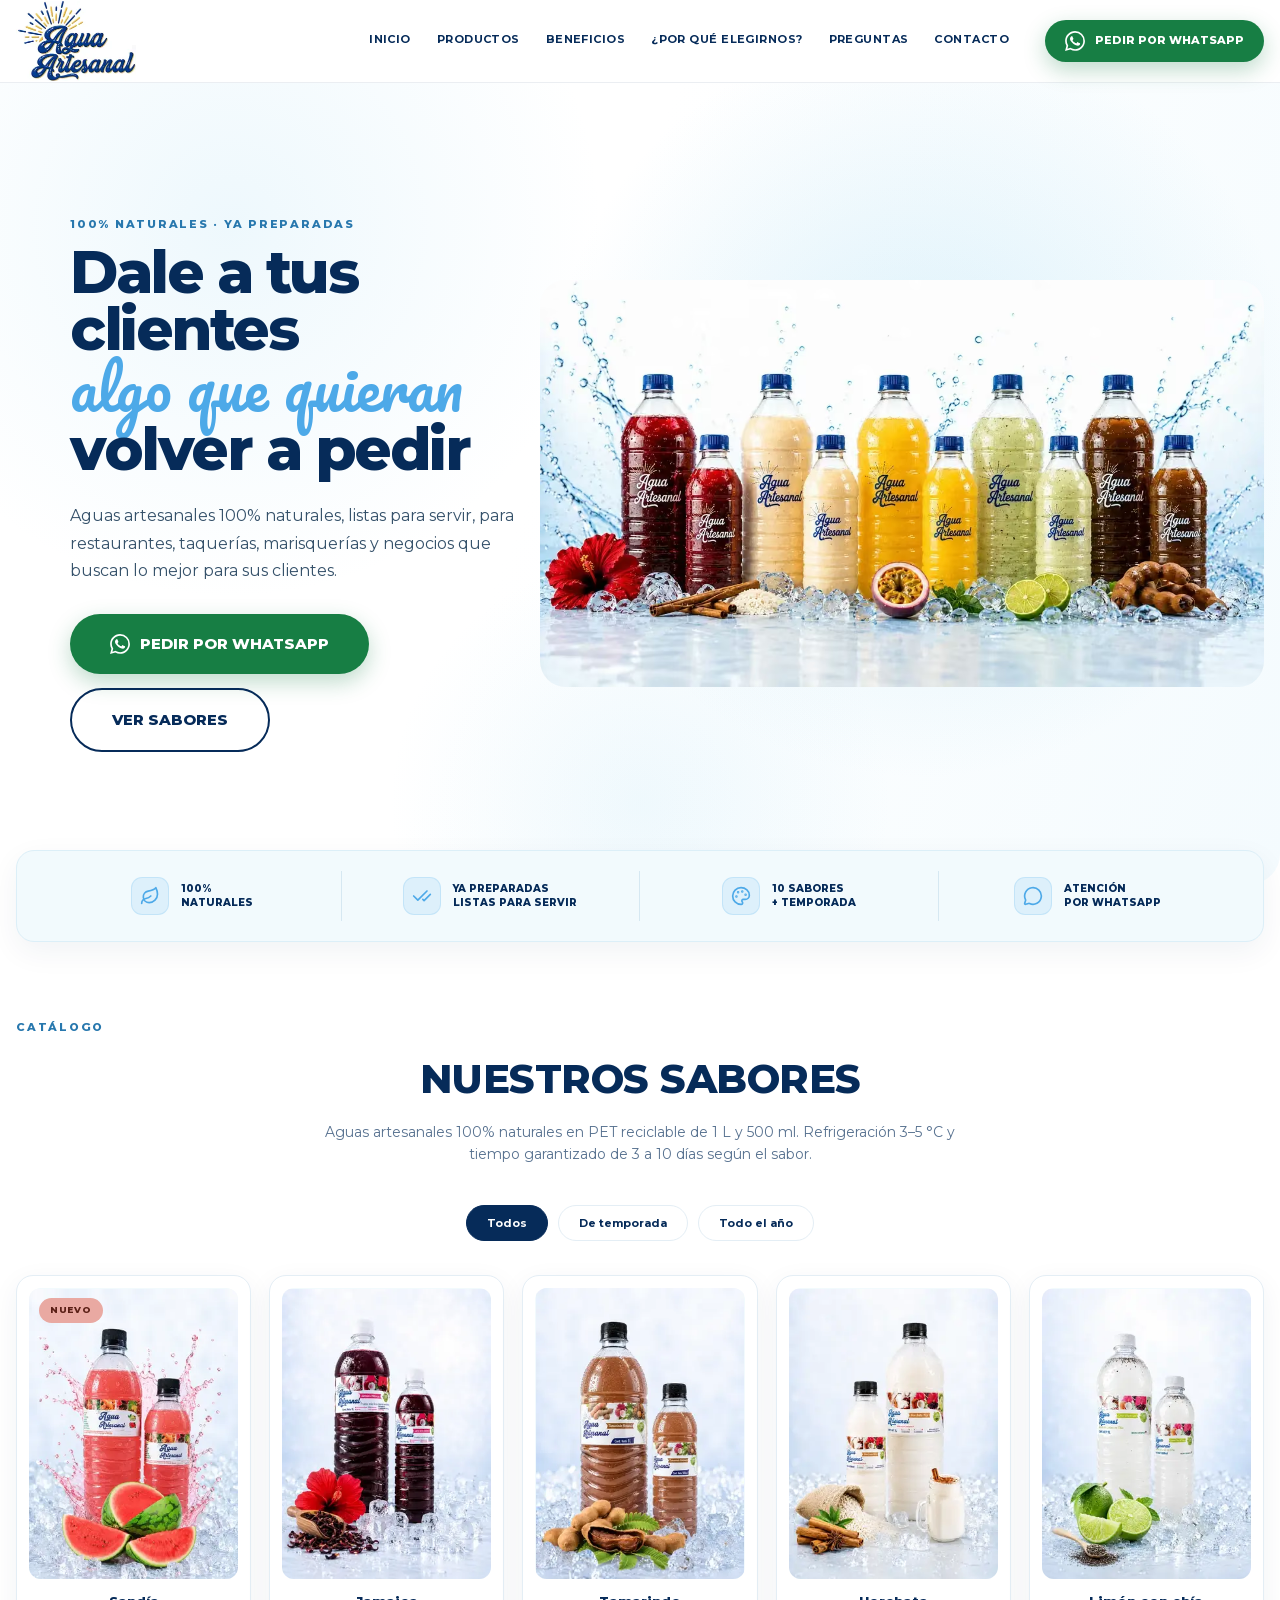
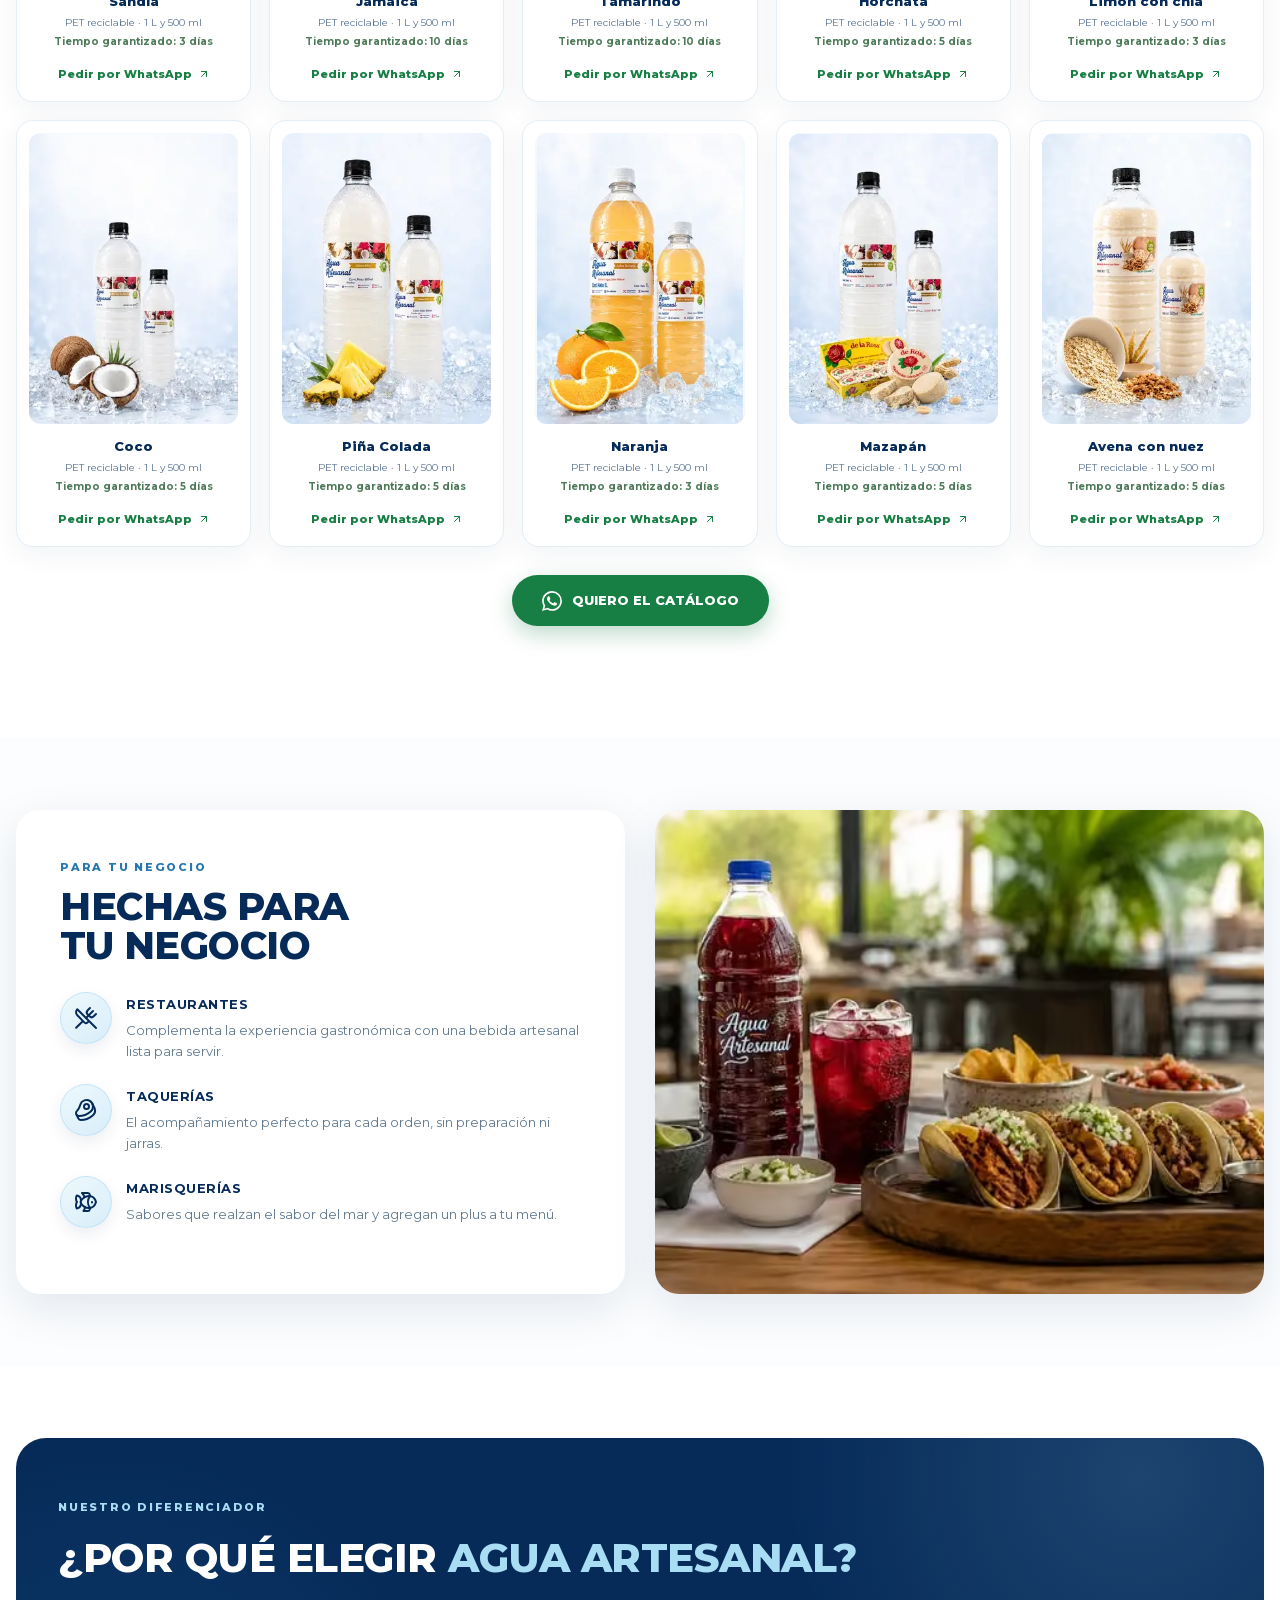
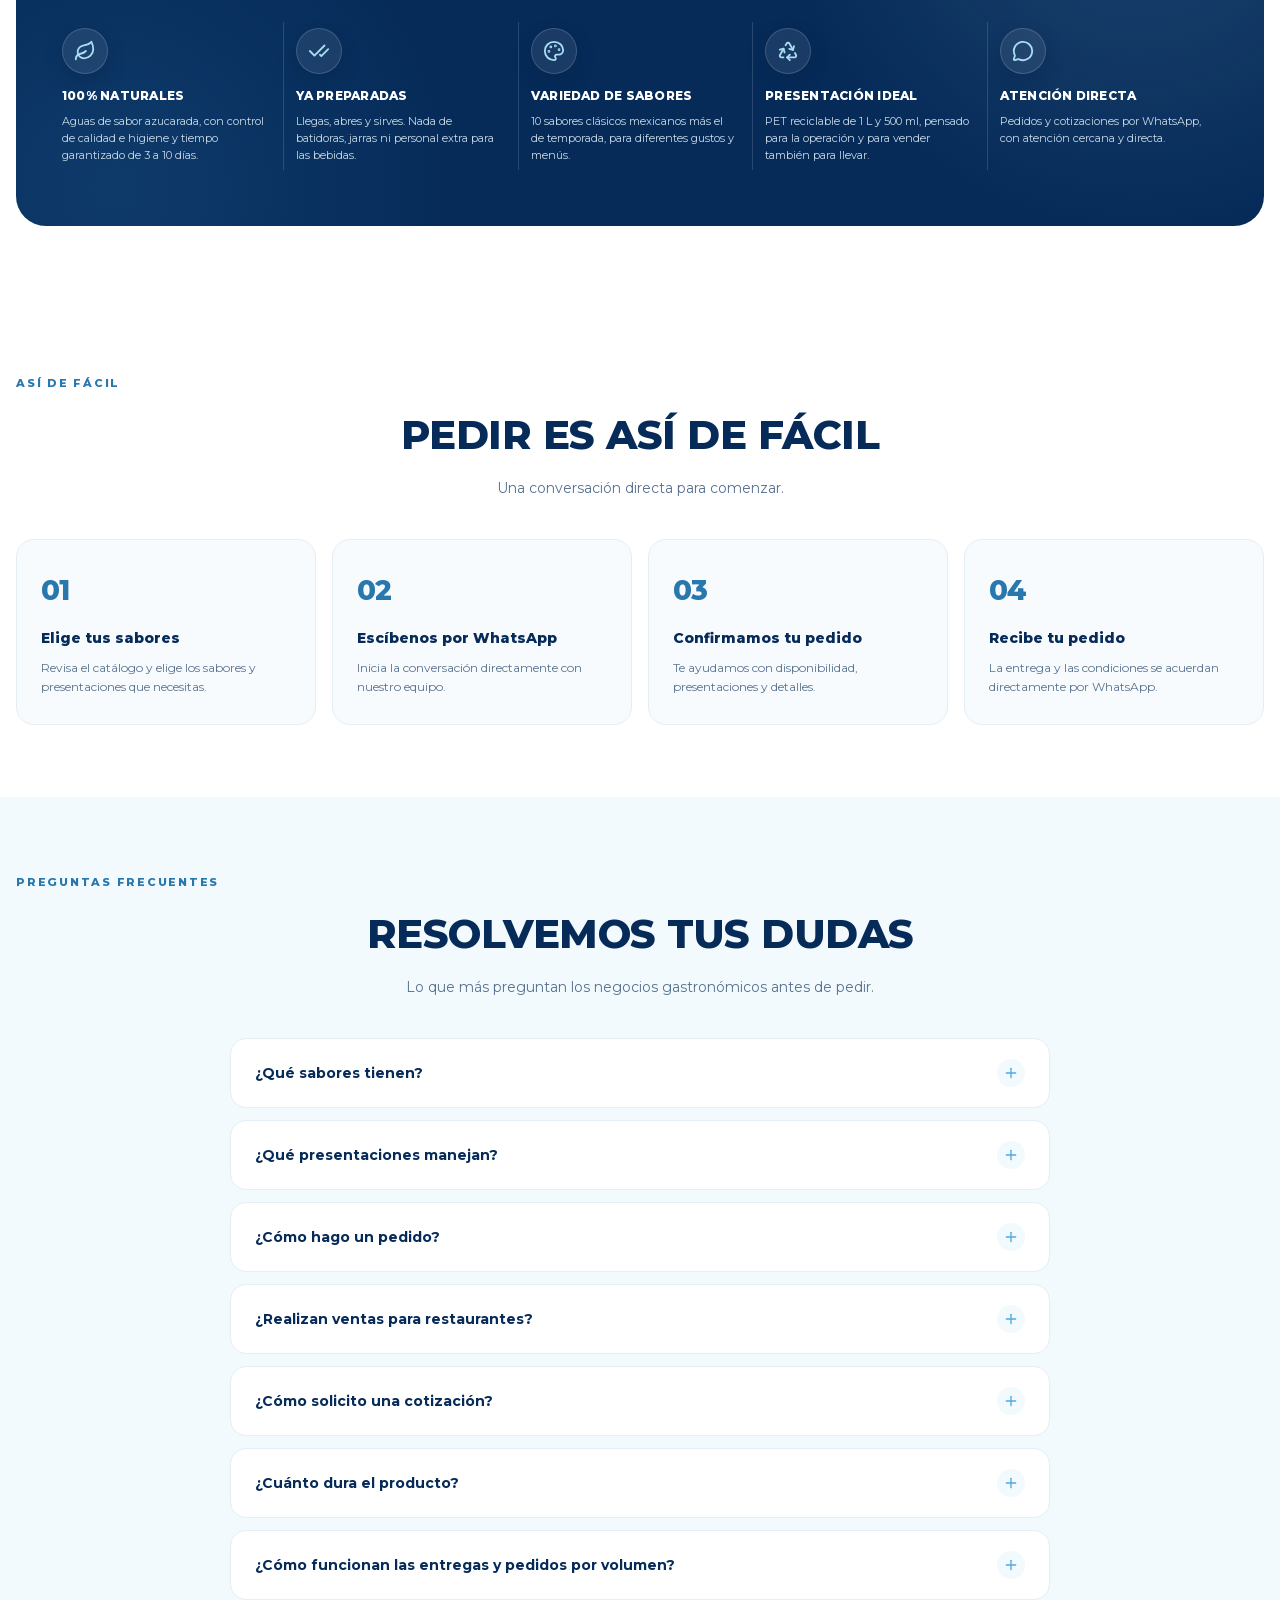
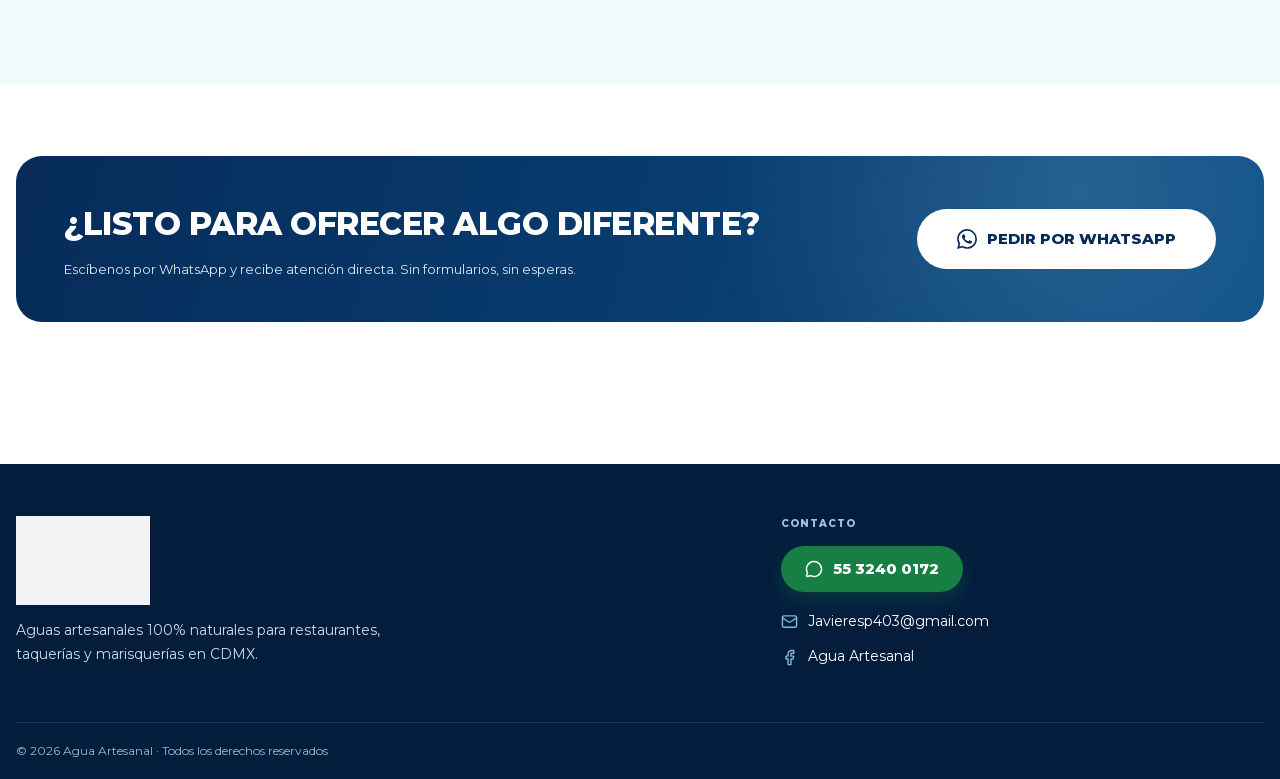
==== commit efc2739b: "perf(fonts): self-host Montserrat/Pacifico para eliminar bloqueo Google Fonts Google Fonts añadía ca" ====
--- a/index.html
+++ b/index.html
@@ -27,19 +27,21 @@
   <meta name="twitter:image" content="https://addv-sites.github.io/aguas-art/assets/images/hero-products.webp">
 
   <link rel="icon" type="image/svg+xml" href="favicon.svg">
-  <link rel="preconnect" href="https://fonts.googleapis.com">
-  <link rel="preconnect" href="https://fonts.gstatic.com" crossorigin>
-  <link rel="preload" as="style" href="https://fonts.googleapis.com/css2?family=Montserrat:wght@400;500;600;700;800&family=Pacifico&display=swap" onload="this.onload=null;this.rel='stylesheet'">
-  <noscript><link rel="stylesheet" href="https://fonts.googleapis.com/css2?family=Montserrat:wght@400;500;600;700;800&family=Pacifico&display=swap"></noscript>
-
-  <!-- Preload LCP image -->
-  <link rel="preload" as="image" href="assets/images/hero-products-640.webp" imagesrcset="assets/images/hero-products-640.webp 640w, assets/images/hero-products-1220.webp 1220w" imagesizes="(max-width:760px) 100vw, 58vw" fetchpriority="high" type="image/webp">
+  <link rel="preload" href="assets/fonts/montserrat-latin.woff2" as="font" type="font/woff2" crossorigin>
+  <link rel="preload" href="assets/fonts/pacifico-latin.woff2" as="font" type="font/woff2" crossorigin>
+  <link rel="stylesheet" href="assets/fonts/fonts.css">
+
+  <!-- Critical CSS inline (above-fold: header+hero+trust) -->
+  <style>:root{--navy:#062B59;--navy-dark:#041D3D;--blue:#4DA9E8;--blue-light:#A9DDF4;--ice:#F2FAFD;--white:#FFFFFF;--text:#102A43;--wa-btn:#177E44;--wa-btn-hover:#14663A;--coral:#E9A9A2;--muted:#587290;--line:#E4EEF5;--shadow:0 14px 45px rgba(6,43,89,.10);--max:1480px;--font-head:'Montserrat',Arial,sans-serif;--font-body:'Montserrat',Arial,sans-serif}*,*::before,*::after{box-sizing:border-box}html{scroll-behavior:smooth}body{margin:0;font-family:var(--font-body);color:var(--text);background:var(--white);font-size:15px;line-height:1.6;-webkit-font-smoothing:antialiased}img{max-width:100%;display:block}a{color:inherit;text-decoration:none}.container{width:min(calc(100% - 32px),1480px);margin:auto}section{padding:72px 0}.section-eyebrow{display:inline-block;font-size:11px;font-weight:800;letter-spacing:.16em;color:#2878AE;text-transform:uppercase;margin-bottom:10px}.btn{display:inline-flex;align-items:center;justify-content:center;gap:10px;border:0;border-radius:999px;padding:15px 30px;font-family:var(--font-head);font-weight:800;font-size:13px;cursor:pointer;text-align:center}.btn-wa{background:var(--wa-btn);color:var(--white);box-shadow:0 8px 22px rgba(23,126,68,.28)}.btn-outline{border:2px solid var(--navy);color:var(--navy);background:transparent}.btn-lg{padding:18px 40px;font-size:15px}.btn-sm{padding:11px 20px;font-size:11px}.icon-wa{width:20px;height:20px;flex:none}.header{position:sticky;top:0;z-index:50;background:rgba(255,255,255,.94);backdrop-filter:blur(14px);-webkit-backdrop-filter:blur(14px);border-bottom:1px solid rgba(6,43,89,.08)}.nav{height:82px;display:flex;align-items:center;gap:28px}.brand{width:120px;flex:none;display:block}.brand img{width:100%;height:auto}.navlinks{display:flex;gap:26px;align-items:center;margin-left:auto;font-size:11px;font-weight:700;letter-spacing:.04em;color:var(--navy)}.navlinks a{padding:8px 0;border-bottom:2px solid transparent}.header .btn{margin-left:8px;flex:none}.menu{display:none;background:none;border:0;color:var(--navy);cursor:pointer;padding:6px}.menu svg{width:26px;height:26px;display:block}.hero{position:relative;overflow:hidden;background:linear-gradient(110deg,#fff 0%,#fff 43%,#f4fbfe 100%);border-radius:0 0 30px 30px}.hero:before{content:"";position:absolute;inset:0;background:radial-gradient(circle at 72% 40%,rgba(169,221,244,.38),transparent 36%),radial-gradient(circle at 18% 18%,rgba(169,221,244,.20),transparent 30%),radial-gradient(circle at 50% 90%,rgba(169,221,244,.16),transparent 26%);pointer-events:none}.hero-grid{min-height:520px;display:grid;grid-template-columns:42% 58%;align-items:center;position:relative}.hero-copy{padding:56px 20px 60px 54px;position:relative;z-index:2}h1{font-family:var(--font-head);font-size:clamp(40px,4.6vw,72px);line-height:.98;margin:0 0 24px;color:var(--navy);font-weight:800;letter-spacing:-2.5px}.script{font-family:'Pacifico',cursive;color:var(--blue);font-weight:400;letter-spacing:0}.hero p{font-size:16px;line-height:1.7;max-width:570px;color:#35516a;margin:0}.hero-actions{display:flex;gap:14px;flex-wrap:wrap;margin-top:30px}.hero-visual{height:100%;min-height:520px;display:flex;align-items:center;justify-content:center;position:relative}.hero-visual img{width:100%;height:100%;object-fit:cover;object-position:center;border-radius:26px}.trust{background:var(--ice);border:1px solid #dceff8;display:grid;grid-template-columns:repeat(4,1fr);border-radius:18px;margin:-34px auto 0;position:relative;z-index:3;padding:20px 26px;box-shadow:0 10px 30px rgba(6,43,89,.06)}.trust-item{display:flex;align-items:center;gap:12px;justify-content:center;text-align:left;font-size:10px;font-weight:800;color:var(--navy);border-right:1px solid #d6e8f2;padding:6px 12px;line-height:1.35}.trust-item:last-child{border-right:0}.trust-item .ico{width:38px;height:38px;flex:none;display:grid;place-items:center;background:rgba(77,169,232,.12);border:1px solid rgba(77,169,232,.18);border-radius:11px;color:var(--blue)}.trust-item .ico svg{width:20px;height:20px;display:block}@media(max-width:760px){.container{width:min(calc(100% - 24px),620px)}.nav{height:70px;justify-content:space-between;gap:0}.brand{width:96px}.navlinks{display:none;position:absolute;top:70px;left:0;right:0;background:var(--white);flex-direction:column;align-items:flex-start;gap:0;padding:8px 24px 18px;border-bottom:1px solid var(--line);box-shadow:0 18px 30px rgba(6,43,89,.10)}.navlinks.open{display:flex}.menu{display:block}.header .btn{font-size:0;padding:0;width:42px;height:42px}.header .btn .btn-label{display:none}.hero-grid{display:flex;flex-direction:column;min-height:0}.hero-copy{padding:36px 22px 22px;text-align:center}h1{font-size:39px;letter-spacing:-1.5px}.hero-visual{min-height:0;width:100%}.hero-visual img{height:320px;border-radius:0}section{padding:52px 0}}</style>
+
+  <!-- Preload LCP hero image -->
+  <link rel="preload" as="image" href="assets/images/hero-products-640.avif" imagesrcset="assets/images/hero-products-640.avif 640w, assets/images/hero-products-1220.avif 1220w" imagesizes="(max-width:760px) 100vw, 58vw" fetchpriority="high" type="image/avif">
 
   <link rel="preload" href="css/styles.css" as="style" onload="this.onload=null;this.rel='stylesheet'">
   <noscript><link rel="stylesheet" href="css/styles.css"></noscript>
-  <link rel="stylesheet" href="css/responsive.css" media="print" onload="this.media='all'">
+  <link rel="preload" href="css/responsive.css" as="style" onload="this.onload=null;this.rel='stylesheet'">
   <noscript><link rel="stylesheet" href="css/responsive.css"></noscript>
-  <link rel="stylesheet" href="css/order-modal.css" media="print" onload="this.media='all'">
+  <link rel="preload" href="css/order-modal.css" as="style" onload="this.onload=null;this.rel='stylesheet'">
   <noscript><link rel="stylesheet" href="css/order-modal.css"></noscript>
 
   <!-- Structured data: Organization -->
--- a/assets/fonts/fonts.css
+++ b/assets/fonts/fonts.css
@@ -0,0 +1,44 @@
+/* Montserrat + Pacifico self-hosted — latin subset, swap */
+@font-face{
+  font-family:'Montserrat';
+  font-style:normal;
+  font-weight:400;
+  font-display:swap;
+  src:url('montserrat-latin.woff2') format('woff2');
+  unicode-range:U+0000-00FF,U+0131,U+0152-0153,U+02BB-02BC,U+02C6,U+02DA,U+02DC,U+0304,U+0308,U+0329,U+2000-206F,U+20AC,U+2122,U+2191,U+2193,U+2212,U+2215,U+FEFF,U+FFFD;
+}
+@font-face{
+  font-family:'Montserrat';
+  font-style:normal;
+  font-weight:500;
+  font-display:swap;
+  src:url('montserrat-latin.woff2') format('woff2');
+}
+@font-face{
+  font-family:'Montserrat';
+  font-style:normal;
+  font-weight:600;
+  font-display:swap;
+  src:url('montserrat-latin.woff2') format('woff2');
+}
+@font-face{
+  font-family:'Montserrat';
+  font-style:normal;
+  font-weight:700;
+  font-display:swap;
+  src:url('montserrat-latin.woff2') format('woff2');
+}
+@font-face{
+  font-family:'Montserrat';
+  font-style:normal;
+  font-weight:800;
+  font-display:swap;
+  src:url('montserrat-latin.woff2') format('woff2');
+}
+@font-face{
+  font-family:'Pacifico';
+  font-style:normal;
+  font-weight:400;
+  font-display:swap;
+  src:url('pacifico-latin.woff2') format('woff2');
+}
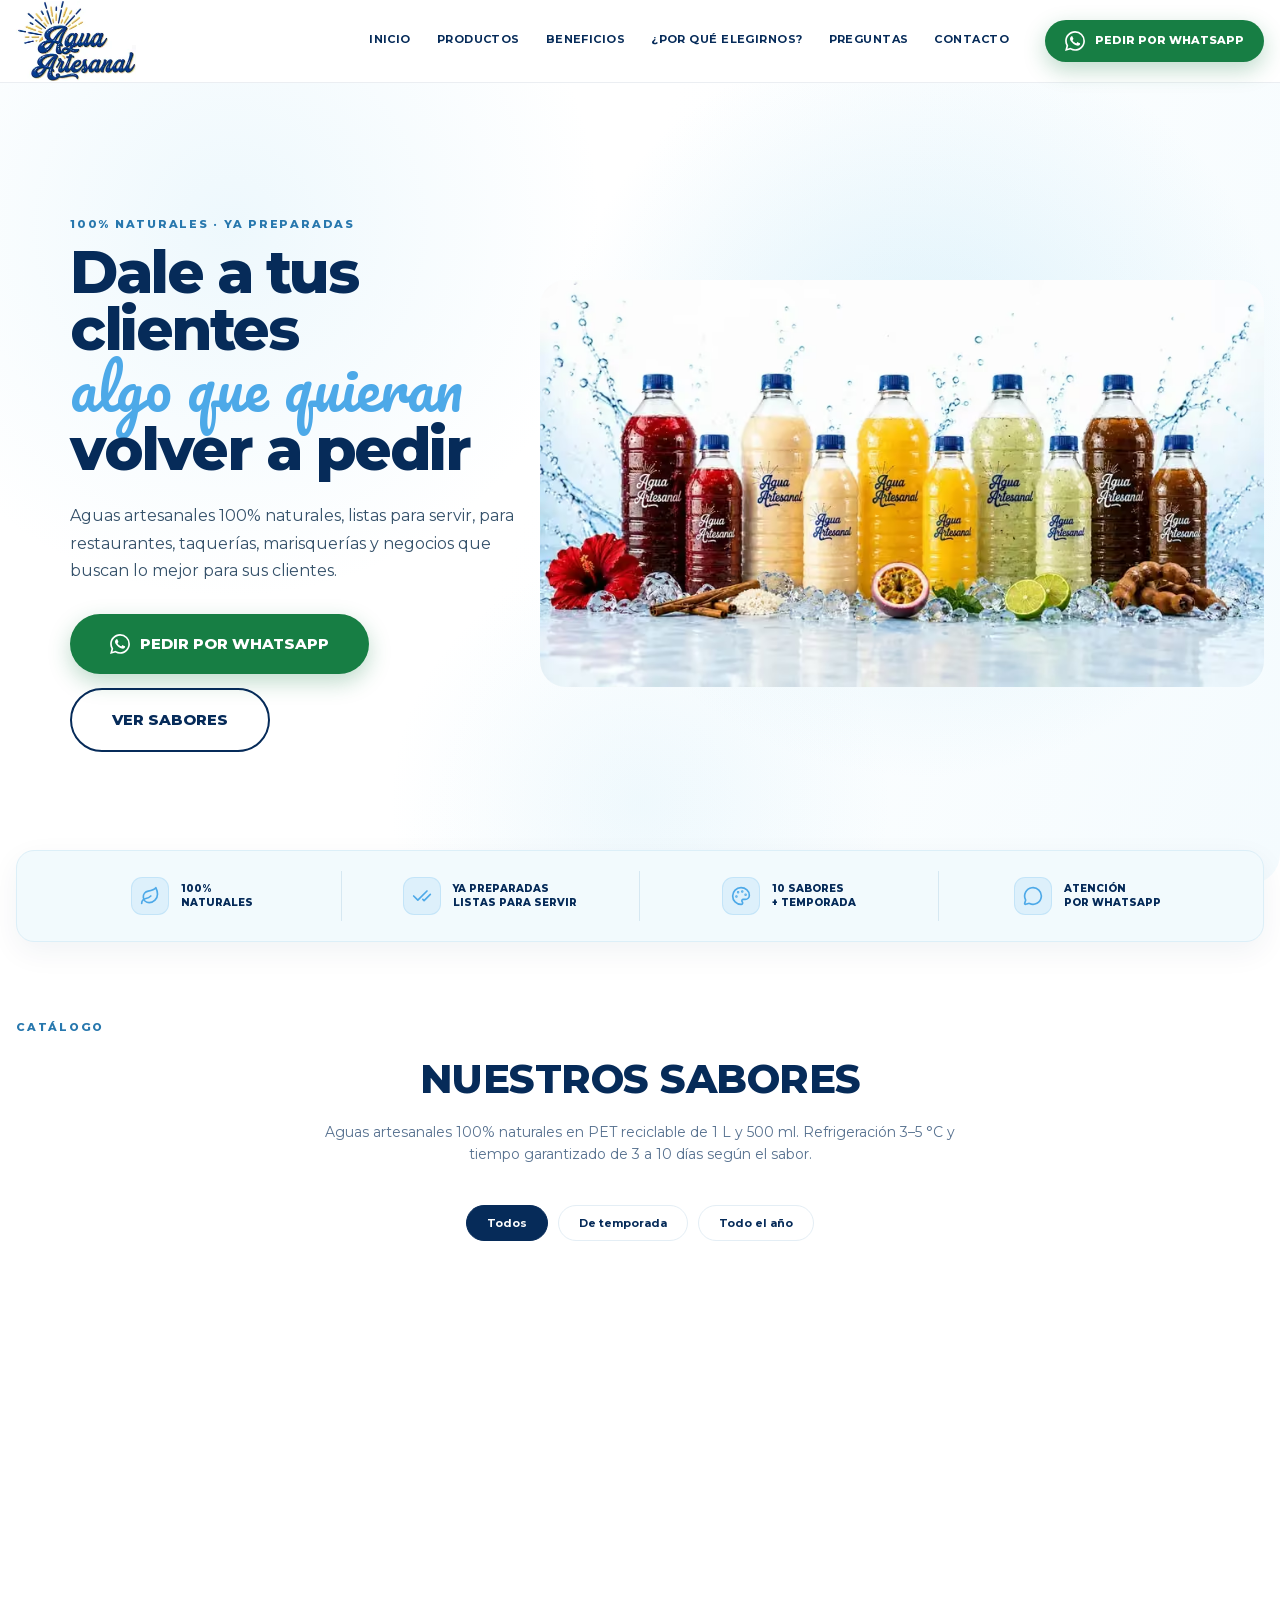
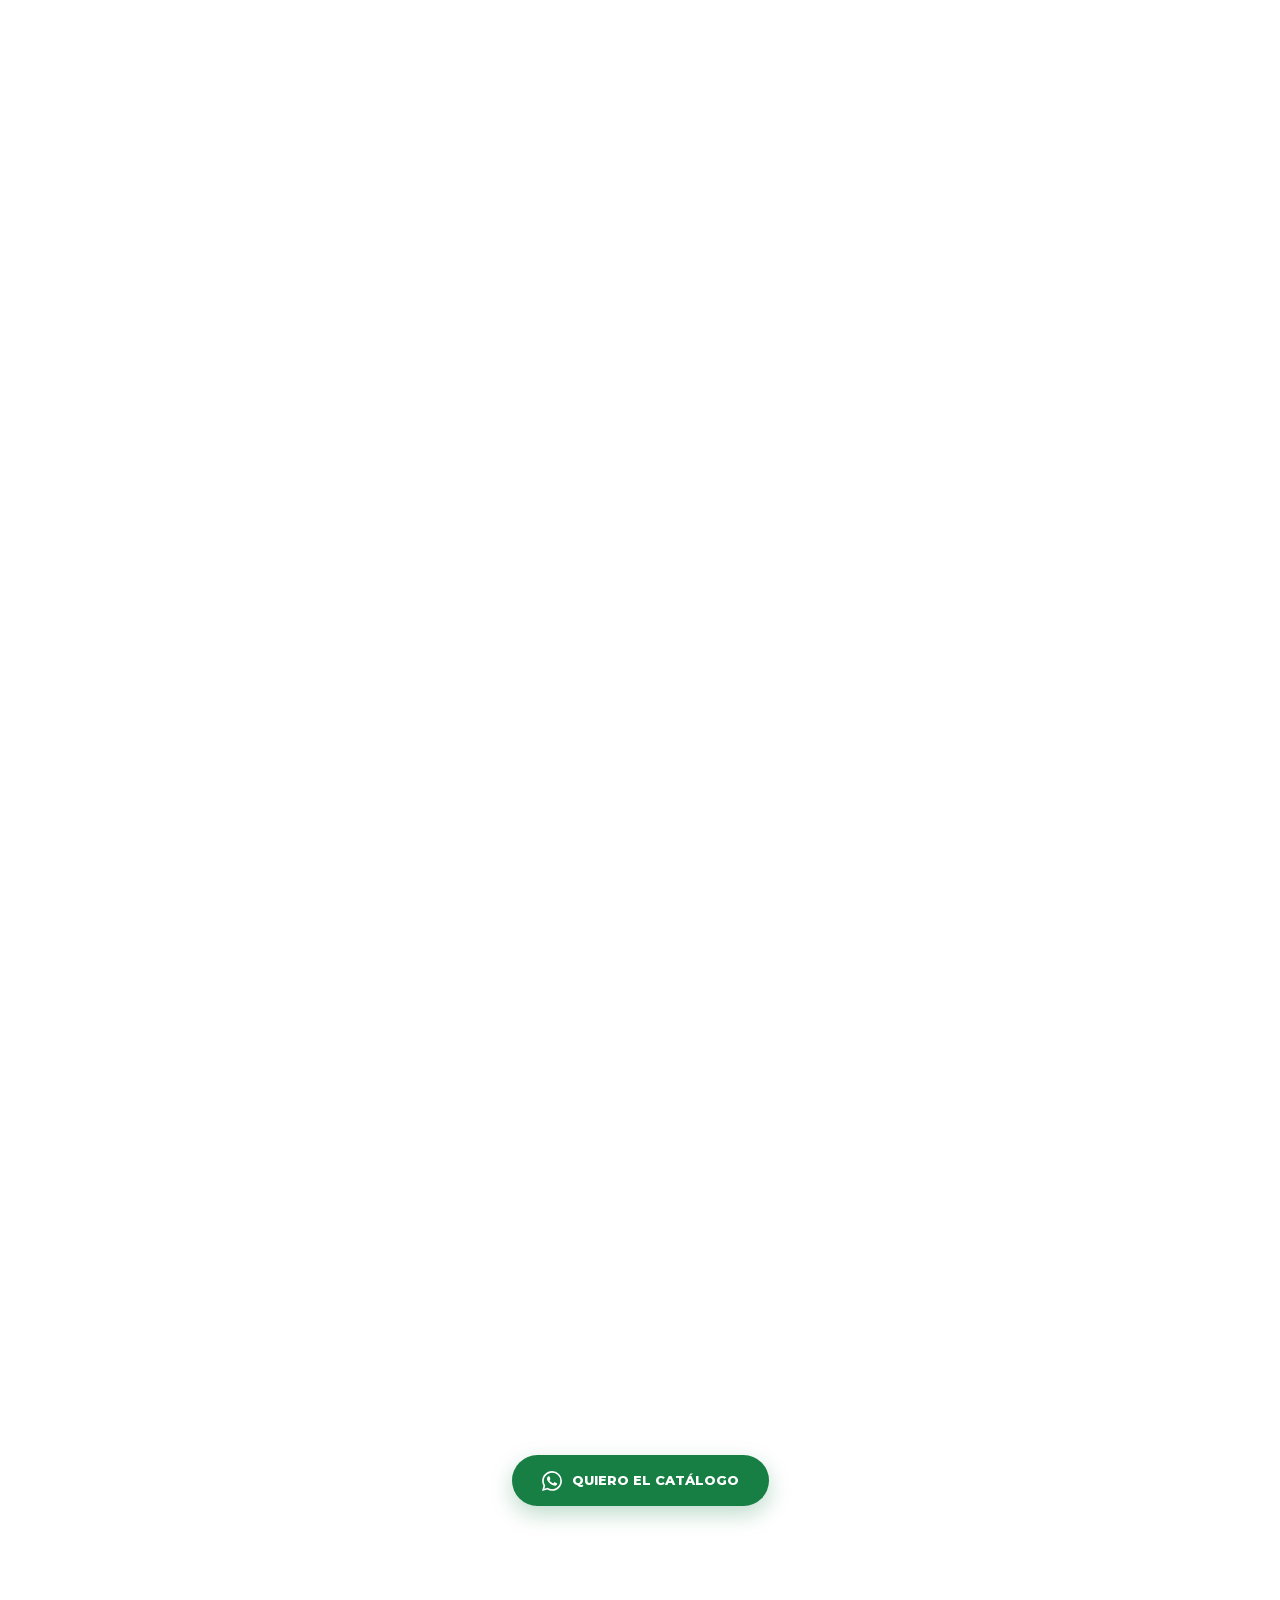
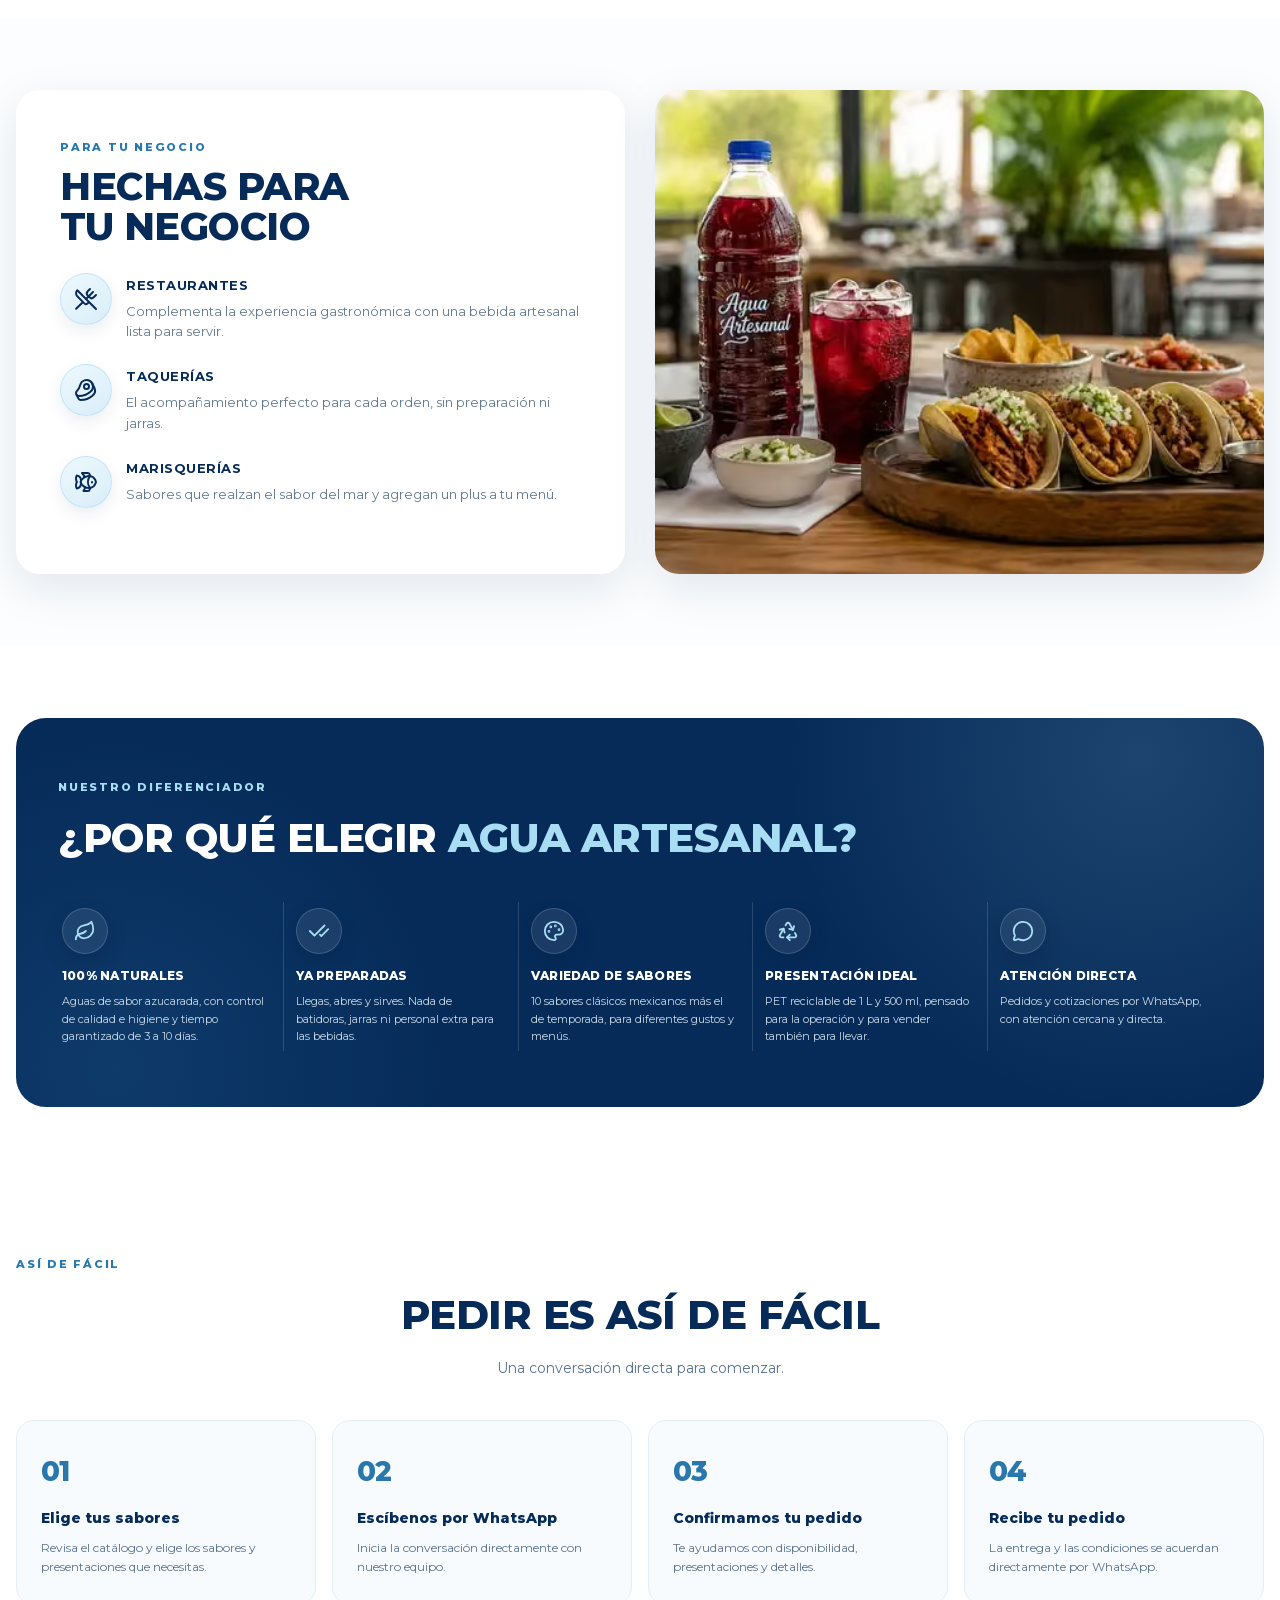
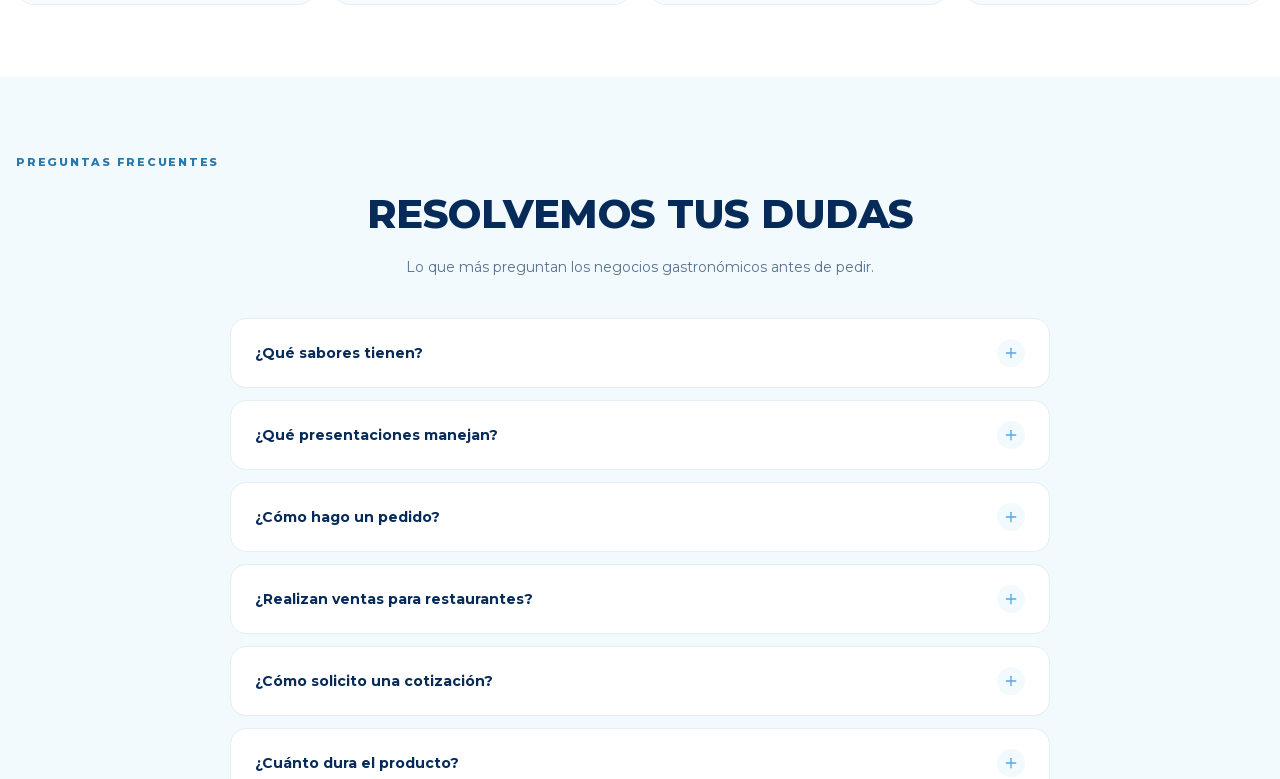
==== commit 2e325aef: "perf(si): hero 880 exact + defer catalog para SI 3.9→1.5s Hero 1220 69KB se mostraba a 871 (oversize" ====
--- a/index.html
+++ b/index.html
@@ -34,8 +34,8 @@
   <!-- Critical CSS inline (above-fold: header+hero+trust) -->
   <style>:root{--navy:#062B59;--navy-dark:#041D3D;--blue:#4DA9E8;--blue-light:#A9DDF4;--ice:#F2FAFD;--white:#FFFFFF;--text:#102A43;--wa-btn:#177E44;--wa-btn-hover:#14663A;--coral:#E9A9A2;--muted:#587290;--line:#E4EEF5;--shadow:0 14px 45px rgba(6,43,89,.10);--max:1480px;--font-head:'Montserrat',Arial,sans-serif;--font-body:'Montserrat',Arial,sans-serif}*,*::before,*::after{box-sizing:border-box}html{scroll-behavior:smooth}body{margin:0;font-family:var(--font-body);color:var(--text);background:var(--white);font-size:15px;line-height:1.6;-webkit-font-smoothing:antialiased}img{max-width:100%;display:block}a{color:inherit;text-decoration:none}.container{width:min(calc(100% - 32px),1480px);margin:auto}section{padding:72px 0}.section-eyebrow{display:inline-block;font-size:11px;font-weight:800;letter-spacing:.16em;color:#2878AE;text-transform:uppercase;margin-bottom:10px}.btn{display:inline-flex;align-items:center;justify-content:center;gap:10px;border:0;border-radius:999px;padding:15px 30px;font-family:var(--font-head);font-weight:800;font-size:13px;cursor:pointer;text-align:center}.btn-wa{background:var(--wa-btn);color:var(--white);box-shadow:0 8px 22px rgba(23,126,68,.28)}.btn-outline{border:2px solid var(--navy);color:var(--navy);background:transparent}.btn-lg{padding:18px 40px;font-size:15px}.btn-sm{padding:11px 20px;font-size:11px}.icon-wa{width:20px;height:20px;flex:none}.header{position:sticky;top:0;z-index:50;background:rgba(255,255,255,.94);backdrop-filter:blur(14px);-webkit-backdrop-filter:blur(14px);border-bottom:1px solid rgba(6,43,89,.08)}.nav{height:82px;display:flex;align-items:center;gap:28px}.brand{width:120px;flex:none;display:block}.brand img{width:100%;height:auto}.navlinks{display:flex;gap:26px;align-items:center;margin-left:auto;font-size:11px;font-weight:700;letter-spacing:.04em;color:var(--navy)}.navlinks a{padding:8px 0;border-bottom:2px solid transparent}.header .btn{margin-left:8px;flex:none}.menu{display:none;background:none;border:0;color:var(--navy);cursor:pointer;padding:6px}.menu svg{width:26px;height:26px;display:block}.hero{position:relative;overflow:hidden;background:linear-gradient(110deg,#fff 0%,#fff 43%,#f4fbfe 100%);border-radius:0 0 30px 30px}.hero:before{content:"";position:absolute;inset:0;background:radial-gradient(circle at 72% 40%,rgba(169,221,244,.38),transparent 36%),radial-gradient(circle at 18% 18%,rgba(169,221,244,.20),transparent 30%),radial-gradient(circle at 50% 90%,rgba(169,221,244,.16),transparent 26%);pointer-events:none}.hero-grid{min-height:520px;display:grid;grid-template-columns:42% 58%;align-items:center;position:relative}.hero-copy{padding:56px 20px 60px 54px;position:relative;z-index:2}h1{font-family:var(--font-head);font-size:clamp(40px,4.6vw,72px);line-height:.98;margin:0 0 24px;color:var(--navy);font-weight:800;letter-spacing:-2.5px}.script{font-family:'Pacifico',cursive;color:var(--blue);font-weight:400;letter-spacing:0}.hero p{font-size:16px;line-height:1.7;max-width:570px;color:#35516a;margin:0}.hero-actions{display:flex;gap:14px;flex-wrap:wrap;margin-top:30px}.hero-visual{height:100%;min-height:520px;display:flex;align-items:center;justify-content:center;position:relative}.hero-visual img{width:100%;height:100%;object-fit:cover;object-position:center;border-radius:26px}.trust{background:var(--ice);border:1px solid #dceff8;display:grid;grid-template-columns:repeat(4,1fr);border-radius:18px;margin:-34px auto 0;position:relative;z-index:3;padding:20px 26px;box-shadow:0 10px 30px rgba(6,43,89,.06)}.trust-item{display:flex;align-items:center;gap:12px;justify-content:center;text-align:left;font-size:10px;font-weight:800;color:var(--navy);border-right:1px solid #d6e8f2;padding:6px 12px;line-height:1.35}.trust-item:last-child{border-right:0}.trust-item .ico{width:38px;height:38px;flex:none;display:grid;place-items:center;background:rgba(77,169,232,.12);border:1px solid rgba(77,169,232,.18);border-radius:11px;color:var(--blue)}.trust-item .ico svg{width:20px;height:20px;display:block}@media(max-width:760px){.container{width:min(calc(100% - 24px),620px)}.nav{height:70px;justify-content:space-between;gap:0}.brand{width:96px}.navlinks{display:none;position:absolute;top:70px;left:0;right:0;background:var(--white);flex-direction:column;align-items:flex-start;gap:0;padding:8px 24px 18px;border-bottom:1px solid var(--line);box-shadow:0 18px 30px rgba(6,43,89,.10)}.navlinks.open{display:flex}.menu{display:block}.header .btn{font-size:0;padding:0;width:42px;height:42px}.header .btn .btn-label{display:none}.hero-grid{display:flex;flex-direction:column;min-height:0}.hero-copy{padding:36px 22px 22px;text-align:center}h1{font-size:39px;letter-spacing:-1.5px}.hero-visual{min-height:0;width:100%}.hero-visual img{height:320px;border-radius:0}section{padding:52px 0}}</style>
 
-  <!-- Preload LCP hero image -->
-  <link rel="preload" as="image" href="assets/images/hero-products-640.avif" imagesrcset="assets/images/hero-products-640.avif 640w, assets/images/hero-products-1220.avif 1220w" imagesizes="(max-width:760px) 100vw, 58vw" fetchpriority="high" type="image/avif">
+  <!-- Preload LCP hero image (880 exact for 871 display) -->
+  <link rel="preload" as="image" href="assets/images/hero-products-640.avif" imagesrcset="assets/images/hero-products-640.avif 640w, assets/images/hero-products-880.avif 880w, assets/images/hero-products-1220.avif 1220w" imagesizes="(max-width:760px) 100vw, 58vw" fetchpriority="high" type="image/avif">
 
   <link rel="preload" href="css/styles.css" as="style" onload="this.onload=null;this.rel='stylesheet'">
   <noscript><link rel="stylesheet" href="css/styles.css"></noscript>
@@ -141,8 +141,8 @@
       </div>
       <div class="hero-visual fade">
         <picture>
-          <source type="image/avif" srcset="assets/images/hero-products-640.avif 640w, assets/images/hero-products-1220.avif 1220w" sizes="(max-width:760px) 100vw, 58vw">
-          <source type="image/webp" srcset="assets/images/hero-products-640.webp 640w, assets/images/hero-products-1220.webp 1220w" sizes="(max-width:760px) 100vw, 58vw">
+          <source type="image/avif" srcset="assets/images/hero-products-640.avif 640w, assets/images/hero-products-880.avif 880w, assets/images/hero-products-1220.avif 1220w" sizes="(max-width:760px) 100vw, 58vw">
+          <source type="image/webp" srcset="assets/images/hero-products-640.webp 640w, assets/images/hero-products-880.webp 880w, assets/images/hero-products-1220.webp 1220w" sizes="(max-width:760px) 100vw, 58vw">
           <img src="assets/images/hero-products-640.webp" alt="Aguas artesanales de Agua Artesanal para tu negocio" fetchpriority="high" decoding="async" width="1220" height="686">
         </picture>
       </div>
--- a/css/styles.css
+++ b/css/styles.css
@@ -228,7 +228,7 @@
 }
 .filter-chip:hover{border-color:var(--blue)}
 .filter-chip.active{background:var(--navy);border-color:var(--navy);color:var(--white)}
-.product-grid{display:grid;grid-template-columns:repeat(5,1fr);gap:18px}
+.product-grid{display:grid;grid-template-columns:repeat(5,1fr);gap:18px;content-visibility:auto;contain-intrinsic-size:800px}
 .product{
   position:relative;
   border:1px solid var(--line);
--- a/css/styles.css
+++ b/css/styles.css
@@ -228,7 +228,7 @@
 }
 .filter-chip:hover{border-color:var(--blue)}
 .filter-chip.active{background:var(--navy);border-color:var(--navy);color:var(--white)}
-.product-grid{display:grid;grid-template-columns:repeat(5,1fr);gap:18px}
+.product-grid{display:grid;grid-template-columns:repeat(5,1fr);gap:18px;content-visibility:auto;contain-intrinsic-size:800px}
 .product{
   position:relative;
   border:1px solid var(--line);
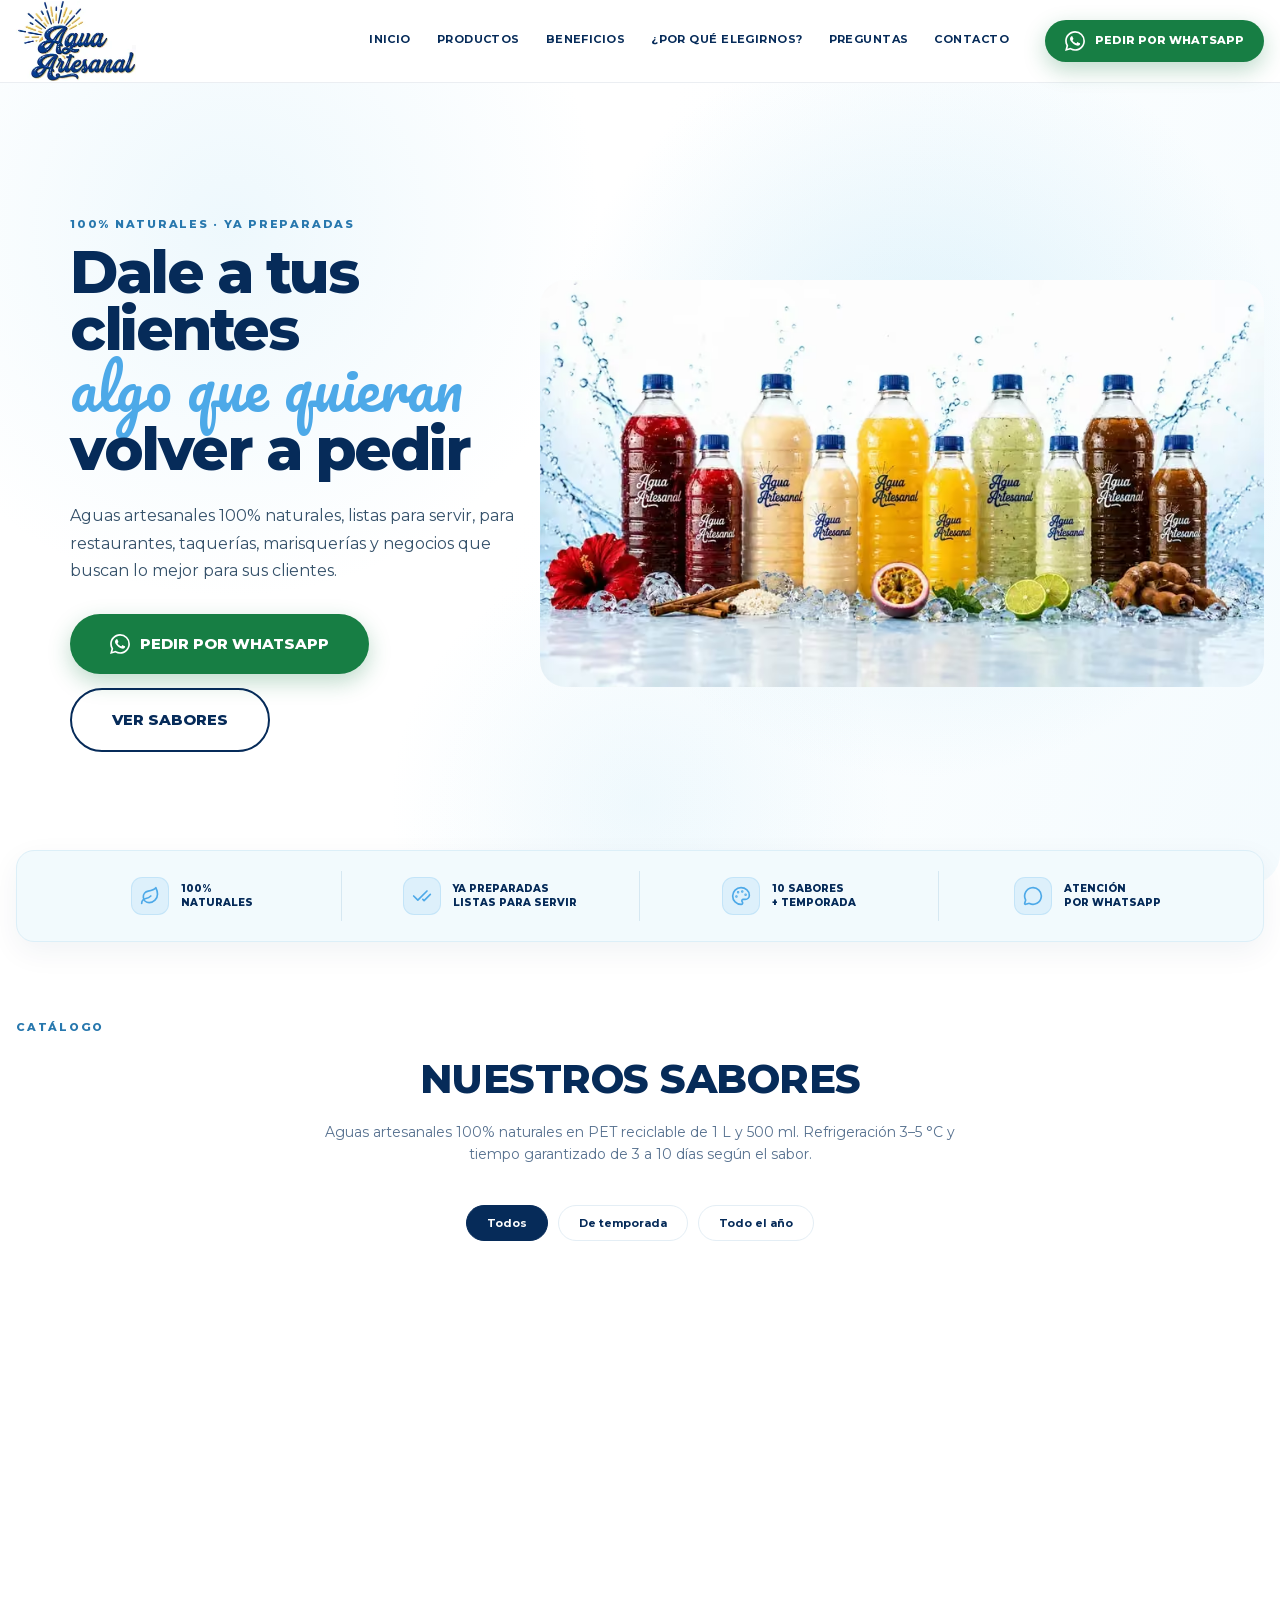
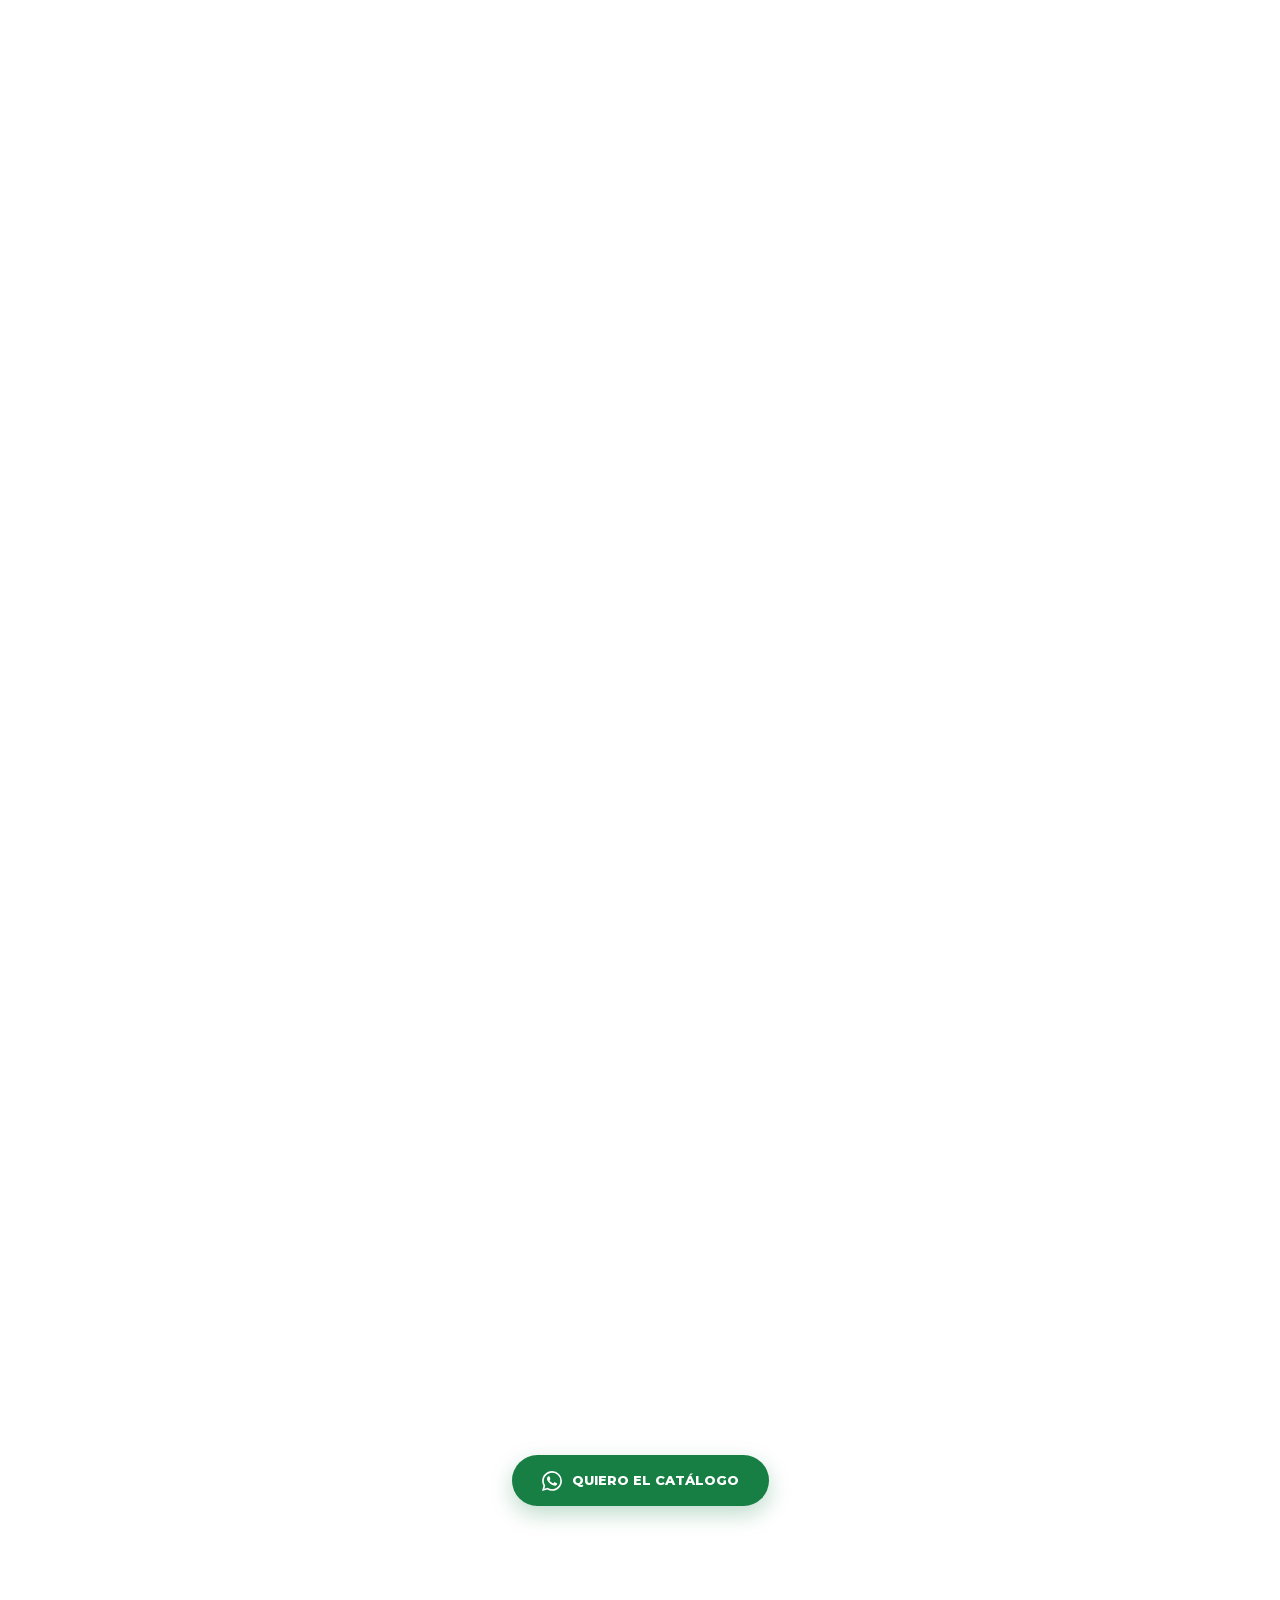
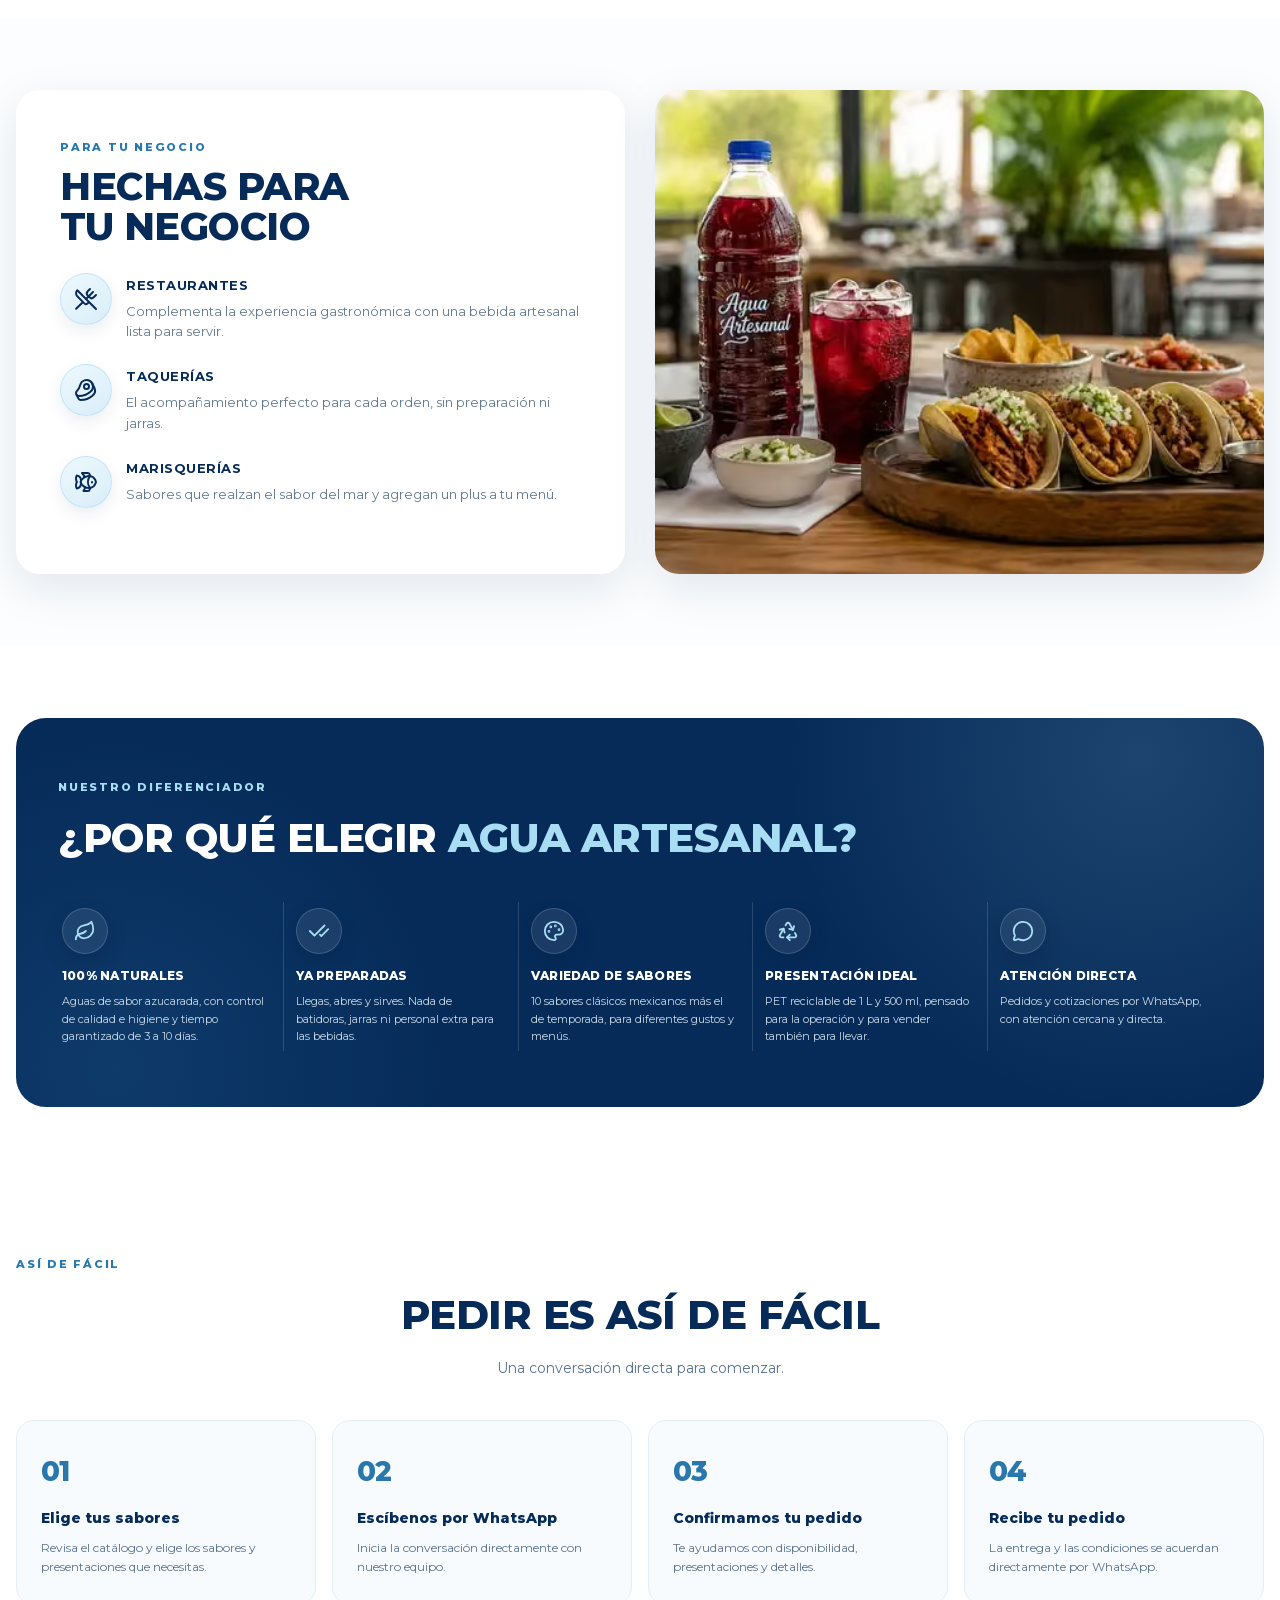
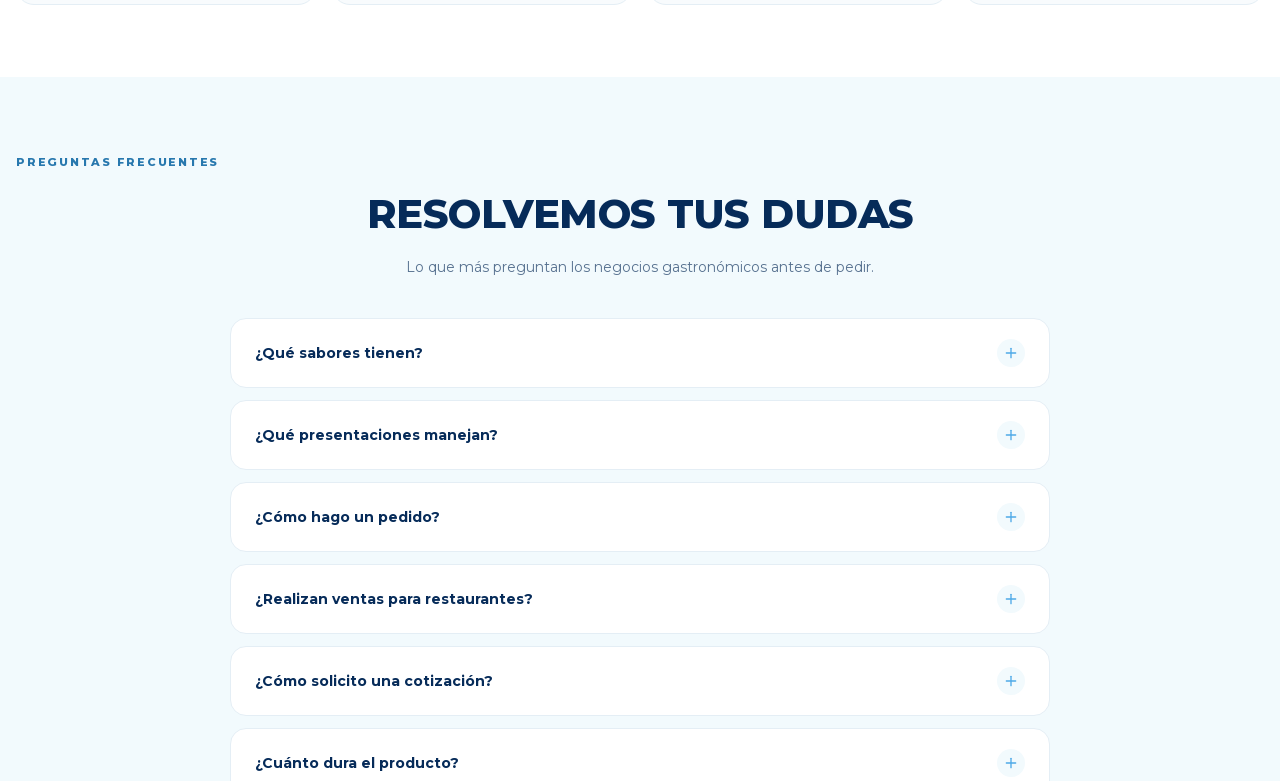
==== commit a5be88de: "fix(footer): logo blanco separado para fondo navy El logo header es WEBP opaco con fondo blanco; el " ====
--- a/index.html
+++ b/index.html
@@ -367,7 +367,7 @@
   <div class="container">
     <div class="footer-grid">
       <div class="footer-brand">
-        <img class="footer-logo" src="assets/images/logo-240.webp" srcset="assets/images/logo-240.webp 1x, assets/images/logo-480.webp 2x" alt="Agua Artesanal" loading="lazy" decoding="async" width="120" height="80">
+        <img class="footer-logo" src="assets/images/logo-footer-240.webp" srcset="assets/images/logo-footer-240.webp 1x, assets/images/logo-footer-480.webp 2x" alt="Agua Artesanal" loading="lazy" decoding="async" width="120" height="80">
         <p class="footer-tag">Aguas artesanales 100% naturales para restaurantes, taquerías y marisquerías en CDMX.</p>
       </div>
       <nav class="footer-contact" aria-label="Contacto">
--- a/css/styles.css
+++ b/css/styles.css
@@ -429,7 +429,7 @@
 footer{background:var(--navy-dark);color:var(--white);margin-top:70px;padding:52px 0 0}
 .footer-grid{display:grid;grid-template-columns:1.5fr 1fr;align-items:start;gap:40px;padding-bottom:42px}
 .footer-brand{max-width:430px}
-.footer-logo{filter:brightness(0) invert(1);width:134px;height:auto;opacity:.95;display:block}
+.footer-logo{width:134px;height:auto;opacity:.95;display:block}
 .footer-tag{font-size:14px;line-height:1.7;color:#C9DDEB;margin-top:14px}
 .footer-contact{display:flex;flex-direction:column;align-items:flex-start}
 .footer-label{font-size:10px;color:#9fc3dd;font-weight:800;text-transform:uppercase;letter-spacing:.1em;margin-bottom:14px}
--- a/css/styles.css
+++ b/css/styles.css
@@ -429,7 +429,7 @@
 footer{background:var(--navy-dark);color:var(--white);margin-top:70px;padding:52px 0 0}
 .footer-grid{display:grid;grid-template-columns:1.5fr 1fr;align-items:start;gap:40px;padding-bottom:42px}
 .footer-brand{max-width:430px}
-.footer-logo{filter:brightness(0) invert(1);width:134px;height:auto;opacity:.95;display:block}
+.footer-logo{width:134px;height:auto;opacity:.95;display:block}
 .footer-tag{font-size:14px;line-height:1.7;color:#C9DDEB;margin-top:14px}
 .footer-contact{display:flex;flex-direction:column;align-items:flex-start}
 .footer-label{font-size:10px;color:#9fc3dd;font-weight:800;text-transform:uppercase;letter-spacing:.1em;margin-bottom:14px}
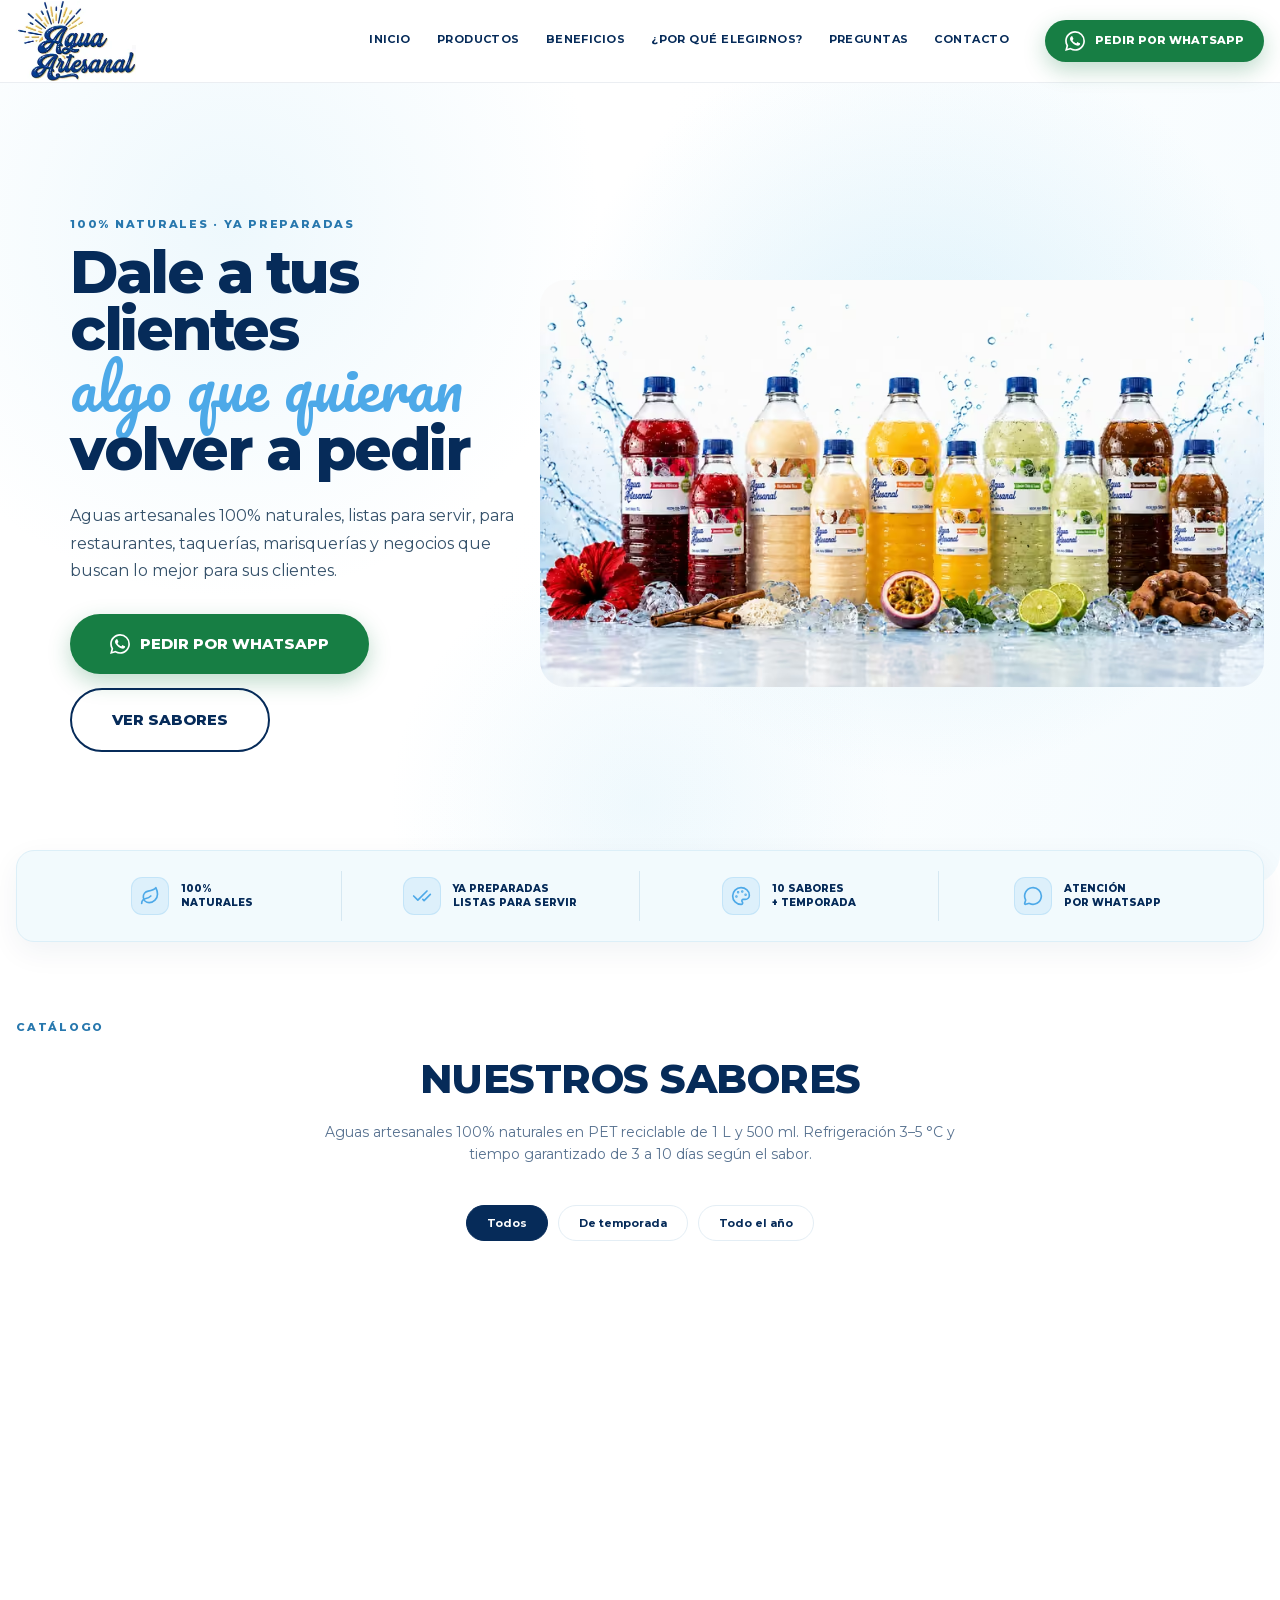
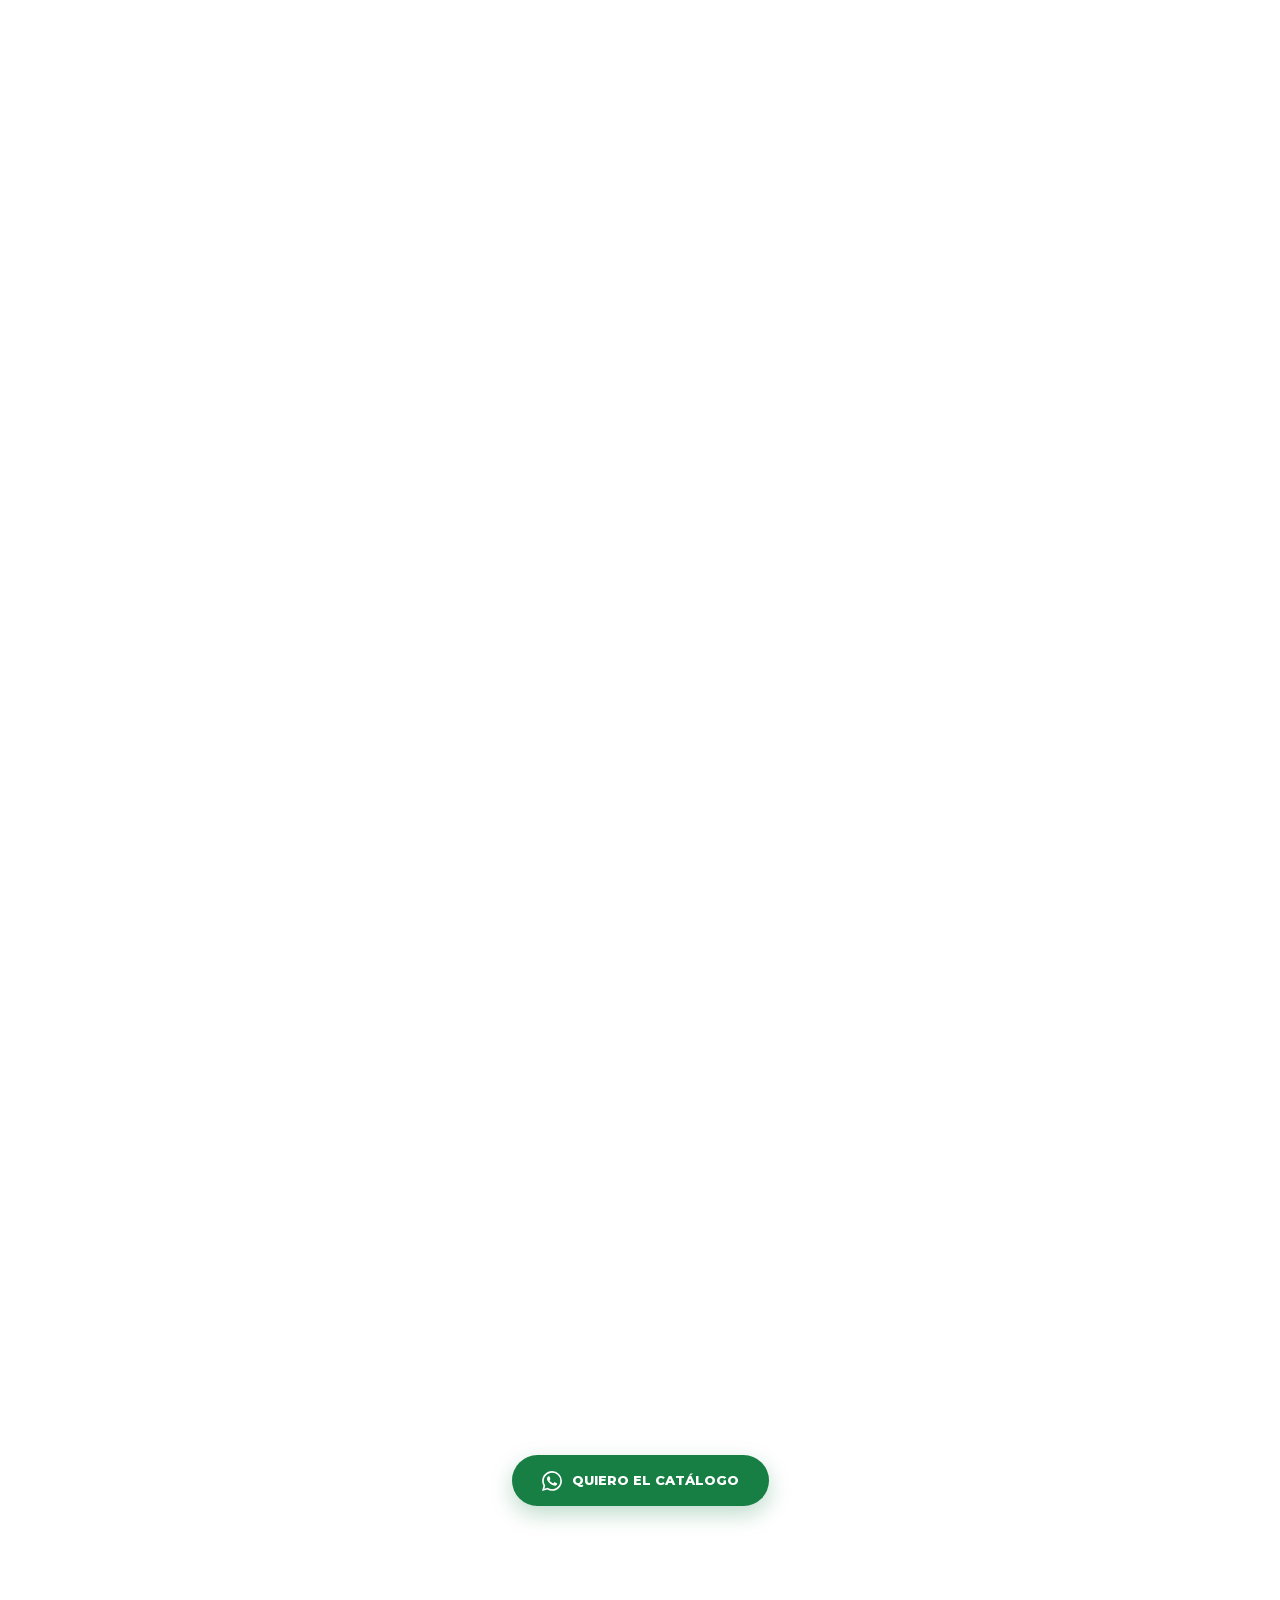
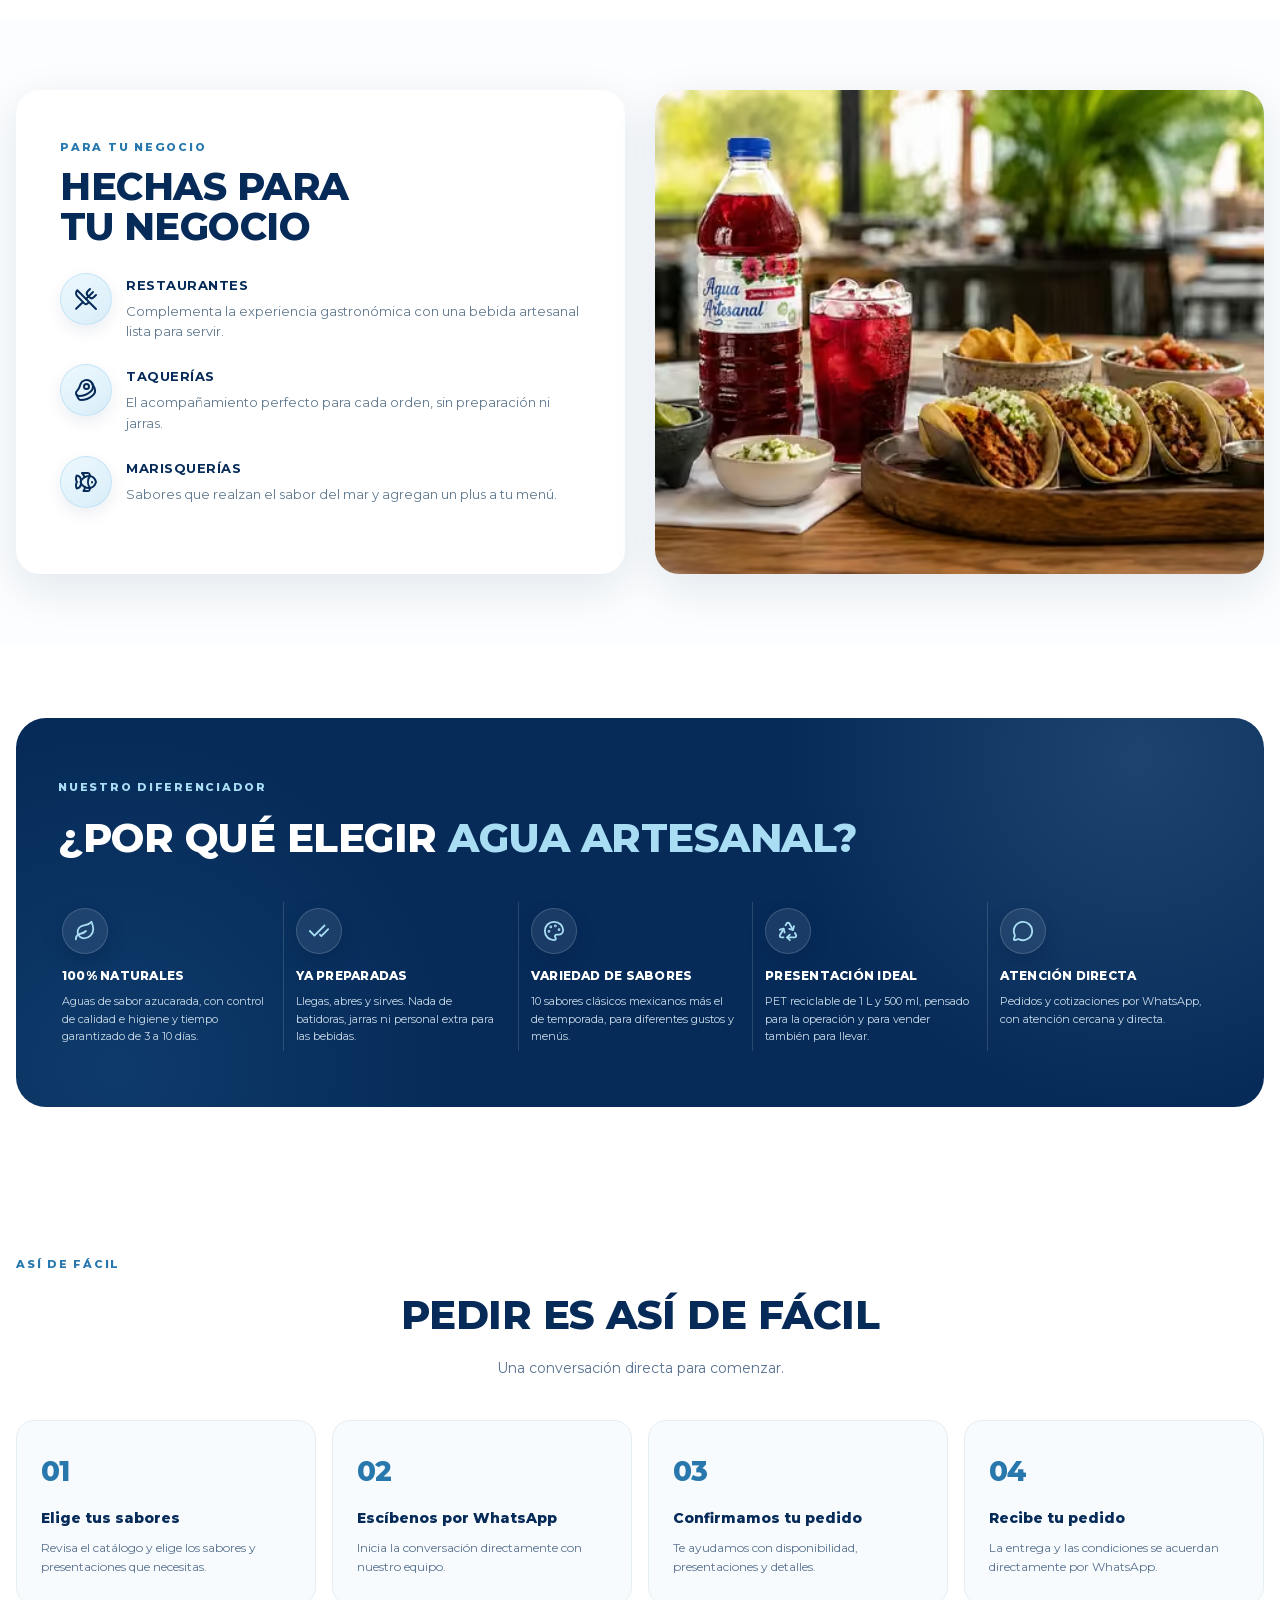
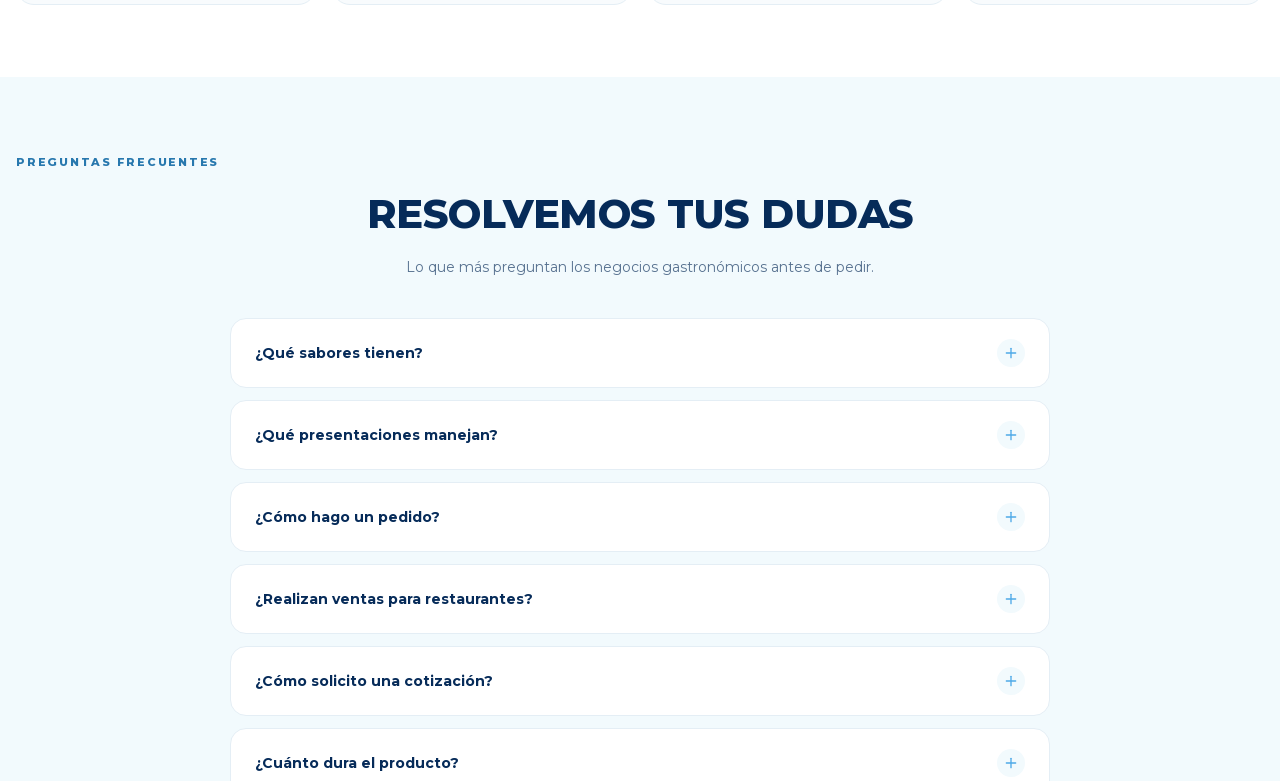
==== commit 40fc6b73: "feat(domain): configura dominio custom aguaartesanal.mx - Agrega CNAME para GitHub Pages (apex) - Ac" ====
--- a/index.html
+++ b/index.html
@@ -9,22 +9,22 @@
   <meta name="robots" content="index, follow">
   <meta name="theme-color" content="#062B59">
   <meta name="author" content="Agua Artesanal">
-  <link rel="canonical" href="https://addv-sites.github.io/aguas-art/">
+  <link rel="canonical" href="https://aguaartesanal.mx/">
 
   <!-- Open Graph -->
   <meta property="og:type" content="website">
   <meta property="og:locale" content="es_MX">
   <meta property="og:title" content="Agua Artesanal | Aguas frescas artesanales para tu negocio">
   <meta property="og:description" content="Aguas 100% naturales, ya preparadas, en PET 1 L y 500 ml. Para restaurantes, taquerías y marisquerías. Pide por WhatsApp.">
-  <meta property="og:url" content="https://addv-sites.github.io/aguas-art/">
+  <meta property="og:url" content="https://aguaartesanal.mx/">
   <meta property="og:site_name" content="Agua Artesanal">
-  <meta property="og:image" content="https://addv-sites.github.io/aguas-art/assets/images/hero-products.webp">
+  <meta property="og:image" content="https://aguaartesanal.mx/assets/images/hero-products.webp">
 
   <!-- Twitter / X -->
   <meta name="twitter:card" content="summary_large_image">
   <meta name="twitter:title" content="Agua Artesanal | Aguas frescas artesanales para tu negocio">
   <meta name="twitter:description" content="Aguas 100% naturales, ya preparadas, en PET 1 L y 500 ml. Para restaurantes, taquerías y marisquerías. Pide por WhatsApp.">
-  <meta name="twitter:image" content="https://addv-sites.github.io/aguas-art/assets/images/hero-products.webp">
+  <meta name="twitter:image" content="https://aguaartesanal.mx/assets/images/hero-products.webp">
 
   <link rel="icon" type="image/svg+xml" href="favicon.svg">
   <link rel="preload" href="assets/fonts/montserrat-latin.woff2" as="font" type="font/woff2" crossorigin>
@@ -50,8 +50,8 @@
     "@context": "https://schema.org",
     "@type": "Organization",
     "name": "Agua Artesanal",
-    "url": "https://addv-sites.github.io/aguas-art/",
-    "logo": "https://addv-sites.github.io/aguas-art/assets/images/logo.webp",
+    "url": "https://aguaartesanal.mx/",
+    "logo": "https://aguaartesanal.mx/assets/images/logo.webp",
     "email": "Javieresp403@gmail.com",
     "contactPoint": {
       "@type": "ContactPoint",
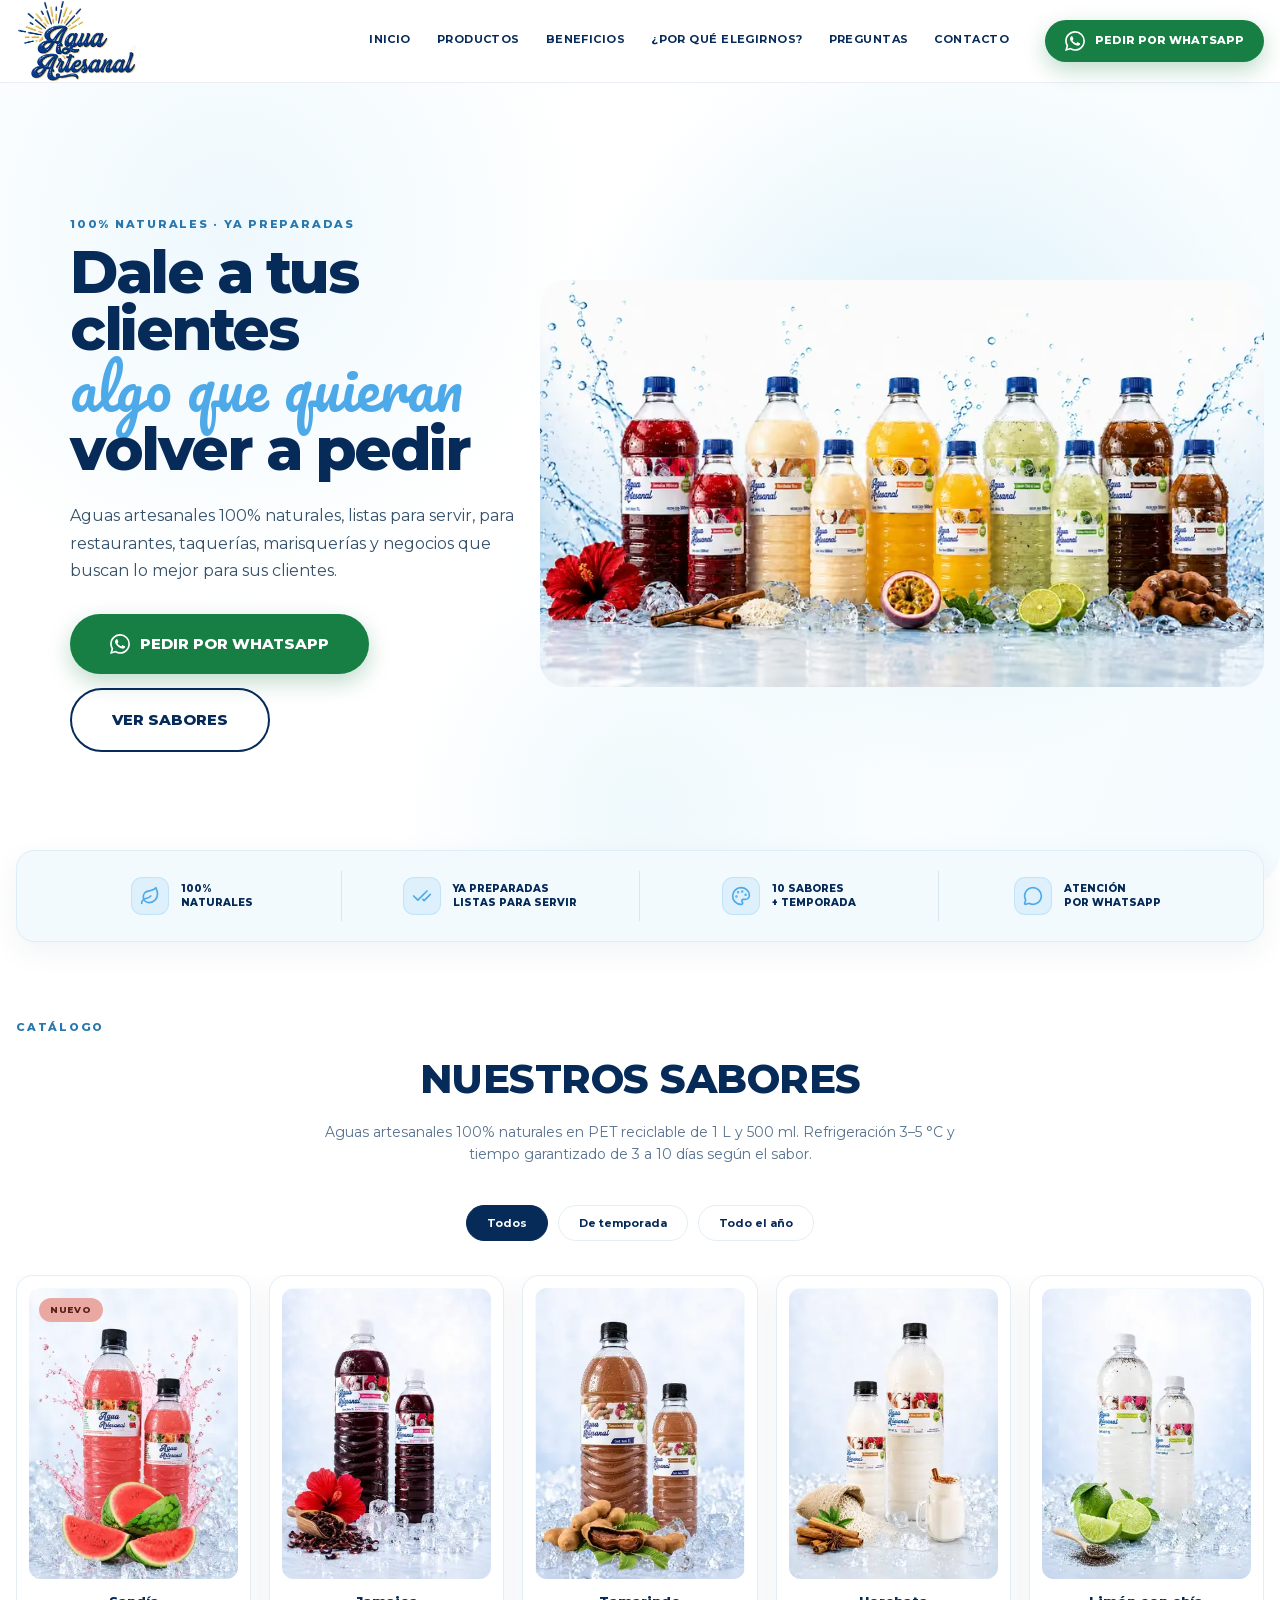
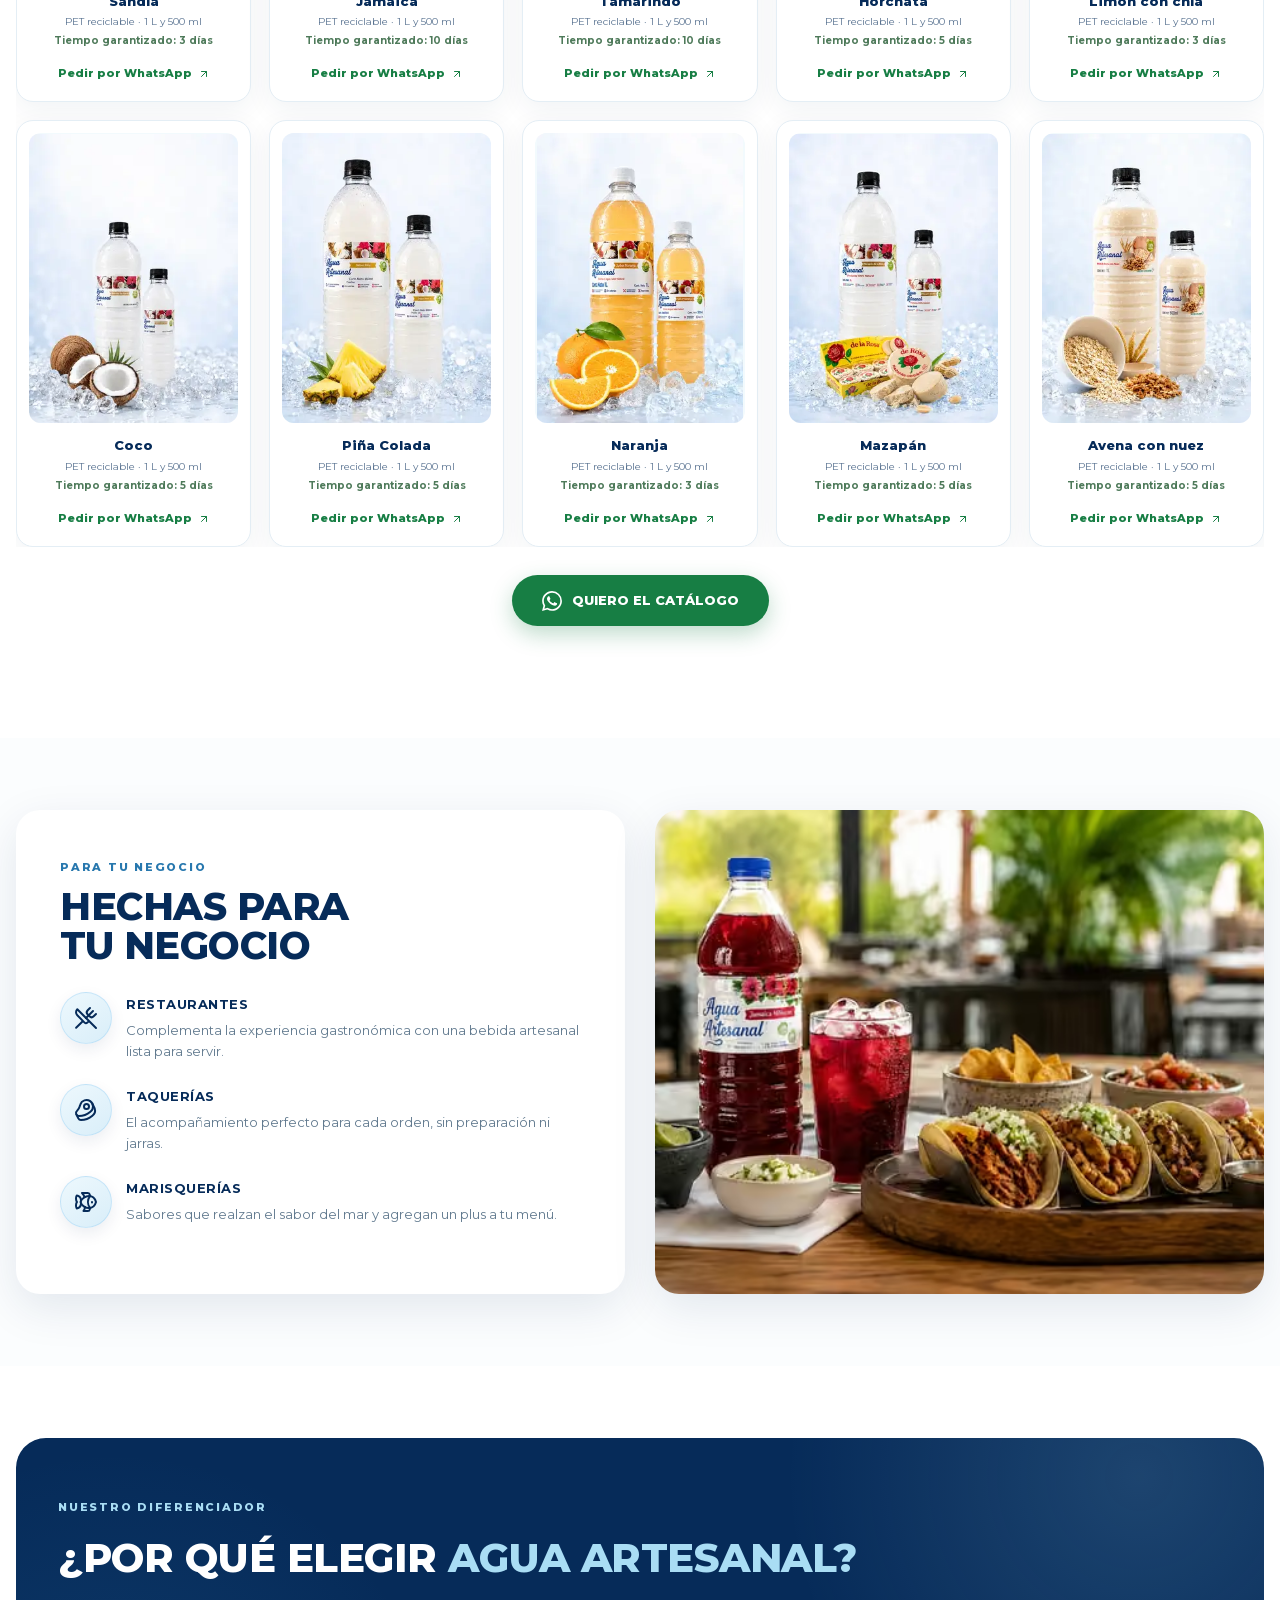
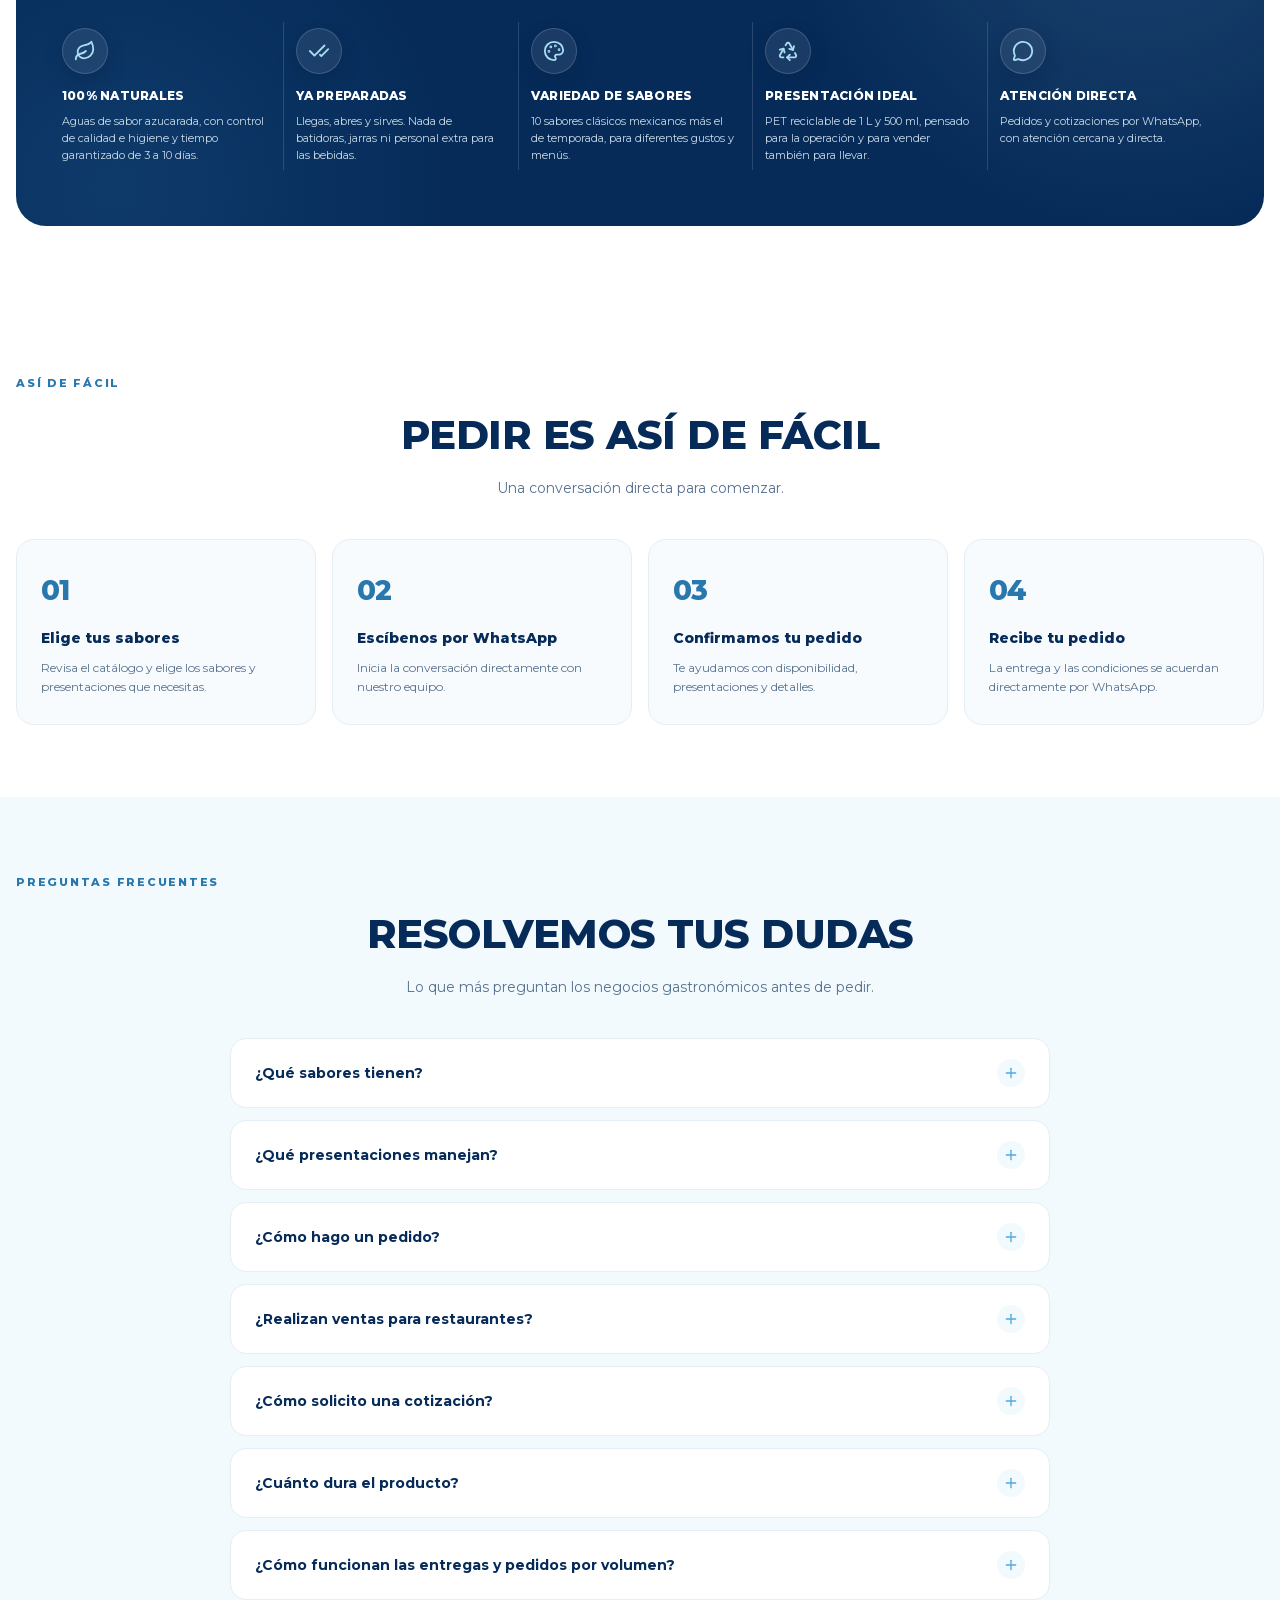
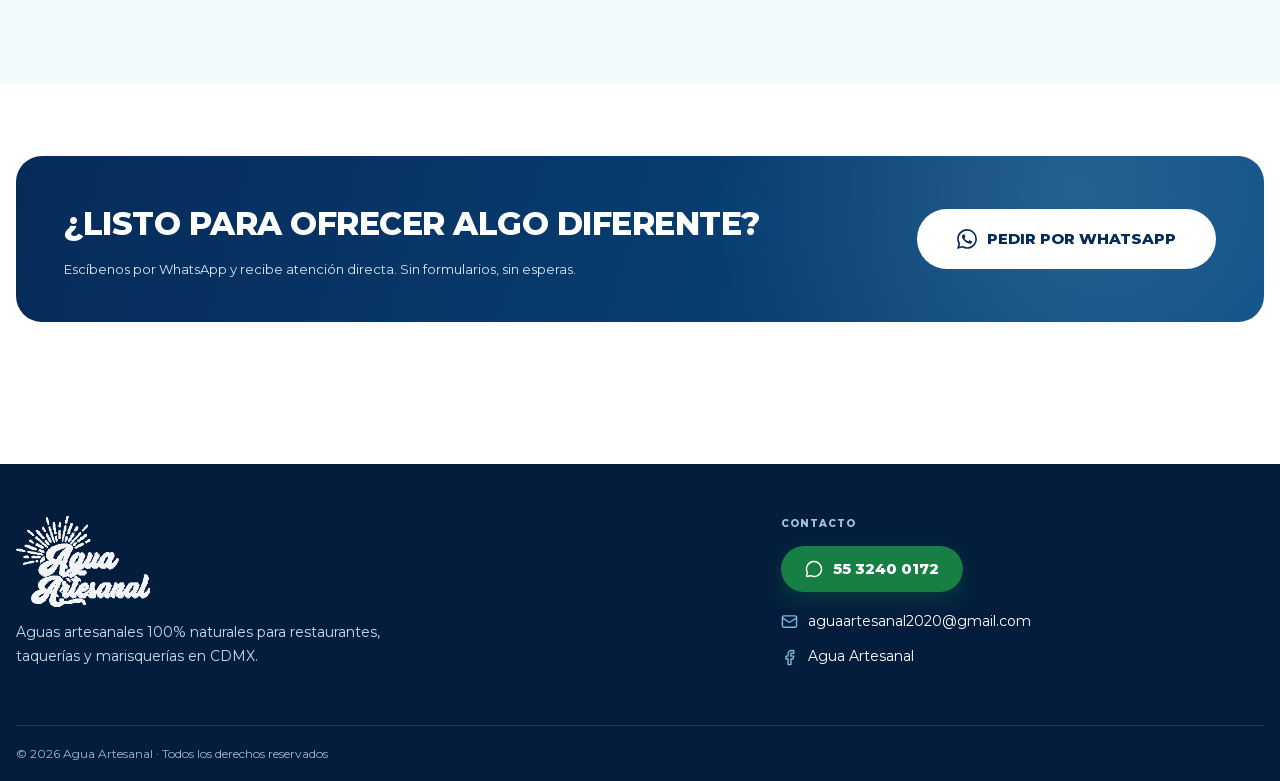
==== commit 6c2b9529: "fix(contact): actualiza correo a aguaartesanal2020@gmail.com - index.html: JSON-LD Organization emai" ====
--- a/index.html
+++ b/index.html
@@ -52,7 +52,7 @@
     "name": "Agua Artesanal",
     "url": "https://aguaartesanal.mx/",
     "logo": "https://aguaartesanal.mx/assets/images/logo.webp",
-    "email": "Javieresp403@gmail.com",
+    "email": "aguaartesanal2020@gmail.com",
     "contactPoint": {
       "@type": "ContactPoint",
       "telephone": "+52 55 3240 0172",
@@ -378,7 +378,7 @@
         <ul class="footer-list">
           <li>
             <svg class="f-ico" aria-hidden="true"><use href="#i-mail"/></svg>
-            <a href="mailto:Javieresp403@gmail.com">Javieresp403@gmail.com</a>
+            <a href="mailto:aguaartesanal2020@gmail.com">aguaartesanal2020@gmail.com</a>
           </li>
           <li>
             <svg class="f-ico" aria-hidden="true"><use href="#i-facebook"/></svg>
